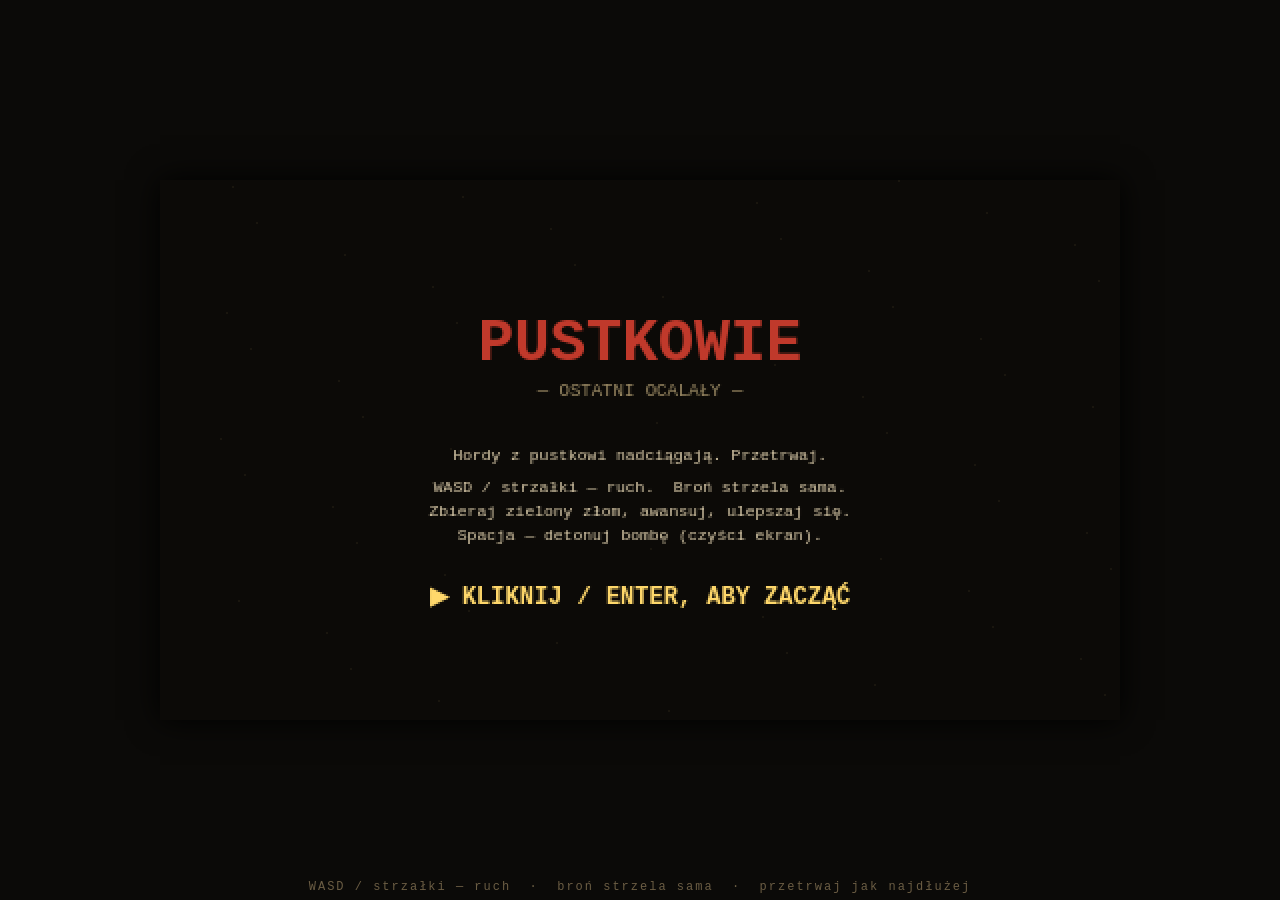
==== index.html @ 8762fdc7 "PUSTKOWIE — Ostatni Ocalały: survivor/horda post-apo (wersja startowa) Survivor/horde w jednym pliku" ====
<!DOCTYPE html>
<html lang="pl">
<head>
<meta charset="utf-8">
<meta name="viewport" content="width=device-width, initial-scale=1, maximum-scale=1, user-scalable=no">
<meta http-equiv="Cache-Control" content="no-cache, no-store, must-revalidate">
<meta http-equiv="Pragma" content="no-cache">
<meta http-equiv="Expires" content="0">
<title>PUSTKOWIE — Ostatni Ocalały</title>
<style>
  html,body{margin:0;height:100%;background:#0b0a08;overflow:hidden;
    font-family:'Courier New',monospace;color:#d8c9a8;-webkit-user-select:none;user-select:none;touch-action:none;}
  #wrap{position:fixed;inset:0;display:flex;align-items:center;justify-content:center;}
  canvas{image-rendering:pixelated;image-rendering:crisp-edges;background:#16130d;
    box-shadow:0 0 60px #000 inset, 0 0 30px #000;}
  #hint{position:fixed;bottom:6px;left:0;right:0;text-align:center;font-size:12px;color:#6b5d44;letter-spacing:2px;}
</style>
</head>
<body>
<div id="wrap"><canvas id="cv"></canvas></div>
<div id="hint">WASD / strzałki — ruch &nbsp;·&nbsp; broń strzela sama &nbsp;·&nbsp; przetrwaj jak najdłużej</div>
<script>
"use strict";
(function(){
// ====================== CANVAS / SKALA ======================
const VW=480, VH=270;               // logiczna rozdzielczość (świat)
const cv=document.getElementById('cv');
const ctx=cv.getContext('2d');
let SCALE=2;
function fit(){
  const ww=window.innerWidth, wh=window.innerHeight;
  SCALE=Math.max(1,Math.min(Math.floor(ww/VW), Math.floor(wh/VH)));
  cv.width=VW; cv.height=VH;
  cv.style.width=(VW*SCALE)+'px'; cv.style.height=(VH*SCALE)+'px';
  ctx.imageSmoothingEnabled=false;
}
window.addEventListener('resize',fit); fit();

// ====================== WEJŚCIE ======================
const keys={};
const KMAP={ArrowUp:'up',ArrowDown:'down',ArrowLeft:'left',ArrowRight:'right',
  w:'up',s:'down',a:'left',d:'right',W:'up',S:'down',A:'left',D:'right'};
addEventListener('keydown',e=>{
  const k=KMAP[e.key]; if(k){keys[k]=1;e.preventDefault();}
  if(e.key===' '||e.key==='Enter') {keys.confirm=1;e.preventDefault();}
  if(e.key>='1'&&e.key<='3') keys['pick'+e.key]=1;
});
addEventListener('keyup',e=>{
  const k=KMAP[e.key]; if(k)keys[k]=0;
  if(e.key===' '||e.key==='Enter')keys.confirm=0;
  if(e.key>='1'&&e.key<='3') keys['pick'+e.key]=0;
});
// klik / dotyk = potwierdź na ekranach
function tap(){ keys.tap=1; }
cv.addEventListener('mousedown',tap);
cv.addEventListener('touchstart',e=>{e.preventDefault();tap();},{passive:false});

// ====================== POMOCNICZE ======================
const rnd=(a,b)=>a+Math.random()*(b-a);
const rint=(a,b)=>Math.floor(rnd(a,b+1));
const clamp=(v,a,b)=>v<a?a:v>b?b:v;
const dist2=(ax,ay,bx,by)=>{const dx=ax-bx,dy=ay-by;return dx*dx+dy*dy;};
function pick(arr){return arr[Math.floor(Math.random()*arr.length)];}

// ====================== PROCEDURALNE SPRITE'Y ======================
// rysujemy małe kafelki na offscreen-canvasach (styl pixel-art)
function mkSprite(w,h,draw){
  const c=document.createElement('canvas'); c.width=w; c.height=h;
  const x=c.getContext('2d'); x.imageSmoothingEnabled=false; draw(x,w,h); return c;
}
function px(x,col,a,b,w,h){x.fillStyle=col;x.fillRect(a,b,w,h);}

// --- gracz: ocalały w masce/płaszczu ---
function survivorSprite(frame){
  return mkSprite(16,18,(x)=>{
    const sw = frame===1?1:frame===2?-1:0; // lekkie kołysanie
    // nogi
    px(x,'#2a2620',6+sw,14,3,4); px(x,'#2a2620',8-sw,14,3,4);
    // płaszcz
    px(x,'#4a3f2c',4,7,9,8);
    px(x,'#5a4d36',5,8,7,5);
    // pas
    px(x,'#23201a',4,12,9,1);
    // głowa + maska gazowa
    px(x,'#7a6a4c',6,2,5,5);
    px(x,'#1c1a16',6,4,5,3);   // maska
    px(x,'#c94f3a',7,5,1,1);   // filtr
    px(x,'#9b8a64',6,1,5,1);   // kaptur górny
    // ramię/broń
    px(x,'#2e2a22',11,9,3,2);
    px(x,'#888',13,9,3,1);     // lufa
  });
}
// --- wrogowie ---
function ghoulSprite(c1,c2,frame){
  const sw=frame?1:0;
  return mkSprite(14,16,(x)=>{
    px(x,c2,4+sw,12,2,4); px(x,c2,7-sw,12,2,4);
    px(x,c1,3,5,8,8);             // tułów
    px(x,c2,4,6,6,5);
    px(x,c1,4,1,6,5);            // głowa
    px(x,'#1a0f0a',5,3,1,1); px(x,'#1a0f0a',8,3,1,1); // oczy
    px(x,'#c33',6,5,3,1);        // paszcza
    px(x,c1,1,6,2,4); px(x,c1,11,6,2,4); // ramiona
  });
}
function dogSprite(frame){
  const sw=frame?1:0;
  return mkSprite(18,12,(x)=>{
    px(x,'#3b342a',2,5,12,5);     // ciało
    px(x,'#2c2620',3+sw,9,2,3); px(x,'#2c2620',11-sw,9,2,3);
    px(x,'#473e30',12,3,5,5);     // głowa
    px(x,'#b33',14,5,1,1);        // oko
    px(x,'#1a1612',16,6,2,1);     // pysk
    px(x,'#2c2620',0,4,3,2);      // ogon
  });
}
function brutePix(frame){
  const sw=frame?1:0;
  return mkSprite(22,24,(x)=>{
    px(x,'#3a3328',7,18,4,6); px(x,'#3a3328',12,18,4,6);
    px(x,'#5b5040',3,6,16,13);    // wielki tułów
    px(x,'#6b5e48',5,8,12,9);
    px(x,'#4a4030',8,1,7,7);      // głowa
    px(x,'#c33',9,3,2,1); px(x,'#c33',13,3,2,1);
    px(x,'#2a251d',1,7,3,9); px(x,'#2a251d',19,7,3,9); // pięści
    px(x,'#888',0,9,2,2); px(x,'#888',20,9,2,2);
  });
}
function gemSprite(){
  return mkSprite(8,8,(x)=>{
    px(x,'#1fbf6f',2,1,4,6); px(x,'#6effb0',3,2,2,3); px(x,'#0a6e3a',2,6,4,1);
  });
}
function medkitSprite(){
  return mkSprite(9,9,(x)=>{ px(x,'#e7e0cf',0,0,9,9); px(x,'#c0392b',3,1,3,7); px(x,'#c0392b',1,3,7,3); });
}
function bombSprite(){
  return mkSprite(9,9,(x)=>{ px(x,'#222',1,1,7,7); px(x,'#e67e22',3,3,3,3); px(x,'#888',4,0,1,2); });
}

const IMG={
  hero:[survivorSprite(0),survivorSprite(1),survivorSprite(2)],
  ghoul:[ghoulSprite('#6b7d4a','#4a5733',0),ghoulSprite('#6b7d4a','#4a5733',1)],
  fastghoul:[ghoulSprite('#8a5a3a','#5e3c24',0),ghoulSprite('#8a5a3a','#5e3c24',1)],
  dog:[dogSprite(0),dogSprite(1)],
  brute:[brutePix(0),brutePix(1)],
  gem:gemSprite(), medkit:medkitSprite(), bomb:bombSprite()
};

// kafelki tła (pustkowie)
function bgTile(){
  return mkSprite(32,32,(x)=>{
    px(x,'#1d1a12',0,0,32,32);
    for(let i=0;i<40;i++){ // ziarno/pył
      const c=pick(['#241f15','#15120c','#26221a']);
      px(x,c,rint(0,31),rint(0,31),1,1);
    }
    // pęknięcia
    x.strokeStyle='#100d08'; x.beginPath();
    x.moveTo(rint(0,32),0); x.lineTo(rint(0,32),32); x.stroke();
  });
}
const BG=[bgTile(),bgTile(),bgTile()];
// rozrzucone obiekty otoczenia
function debrisSprite(){
  const t=rint(0,3);
  return mkSprite(24,18,(x)=>{
    if(t===0){ // wrak auta
      px(x,'#5a3a2a',2,6,20,9); px(x,'#7a4d36',4,3,12,5);
      px(x,'#222',4,14,4,3); px(x,'#222',16,14,4,3);
      px(x,'#3a2418',2,6,20,2);
    } else if(t===1){ // beczka radioaktywna
      px(x,'#6b6f2a',8,3,8,14); px(x,'#9ba83a',9,4,6,4); px(x,'#222',8,9,8,1);
      px(x,'#cfe000',10,11,4,4);
    } else { // sterta gruzu
      px(x,'#4a4438',3,9,18,7); px(x,'#5b5446',6,6,9,5); px(x,'#33302a',9,12,6,4);
    }
  });
}
let debris=[];

// ====================== STAN GRY ======================
let state='title';   // title | play | levelup | over
let world,player,enemies,bullets,gems,pickups,particles,floaters;
let gameTime, killCount, spawnTimer, waveLevel, screenShake, shakeT;
let levelChoices=[];
let camx=0,camy=0;

// definicje broni / ulepszeń
function newPlayer(){
  return {
    x:0,y:0, r:6, speed:62, hp:100, maxhp:100, regen:0,
    facing:1, animT:0, animF:0, invul:0,
    // statystyki broni
    fireRate:0.42, dmg:9, bulletSpeed:170, bulletCount:1, spread:0.18, pierce:0,
    fireTimer:0, range:170,
    pickupR:26, magnet:false,
    orbit:0,          // liczba ostrzy orbitujących
    orbitAng:0,
    shotgun:false,    // dodatkowy strzał wachlarzem
    xp:0, level:1, nextXp:5,
    bombs:1,
  };
}

const UPGRADES=[
  {id:'dmg',  name:'Cięższa amunicja', desc:'+35% obrażeń', apply:p=>p.dmg*=1.35},
  {id:'rof',  name:'Szybszy spust',    desc:'+25% szybkostrzelności', apply:p=>p.fireRate*=0.78},
  {id:'multi',name:'Podwójna lufa',    desc:'+1 pocisk na strzał', apply:p=>{p.bulletCount++;p.spread=Math.max(0.12,p.spread);}},
  {id:'pierce',name:'Pociski przebijające',desc:'pociski przebijają +1 wroga', apply:p=>p.pierce++},
  {id:'spd',  name:'Lekkie buty',      desc:'+15% prędkości ruchu', apply:p=>p.speed*=1.15},
  {id:'hp',   name:'Pancerz',          desc:'+30 maks. zdrowia (i leczy)', apply:p=>{p.maxhp+=30;p.hp+=30;}},
  {id:'regen',name:'Apteczka polowa',  desc:'+0.6 HP/s regeneracji', apply:p=>p.regen+=0.6},
  {id:'magnet',name:'Magnes złomu',    desc:'większy zasięg zbierania', apply:p=>{p.pickupR+=22;}},
  {id:'orbit',name:'Wirująca piła',    desc:'+1 ostrze orbitujące wokół Ciebie', apply:p=>p.orbit++},
  {id:'shotgun',name:'Obrzyn',         desc:'co strzał dodatkowy wachlarz', apply:p=>{p.shotgun=true;p.bulletCount=Math.max(3,p.bulletCount);}},
  {id:'bspd', name:'Naddźwiękowe',     desc:'+30% prędkości pocisków', apply:p=>p.bulletSpeed*=1.3},
];

function startGame(){
  player=newPlayer();
  enemies=[]; bullets=[]; gems=[]; pickups=[]; particles=[]; floaters=[];
  gameTime=0; killCount=0; spawnTimer=0; waveLevel=1; screenShake=0; shakeT=0;
  // rozrzuć śmieci po świecie
  debris=[];
  for(let i=0;i<60;i++) debris.push({x:rnd(-900,900),y:rnd(-700,700),s:debrisSprite()});
  state='play';
}

// ====================== SPAWNY ======================
const ENEMY_TYPES={
  ghoul:    {img:'ghoul', hp:18, speed:30, dmg:8,  r:6,  xp:1,  score:10},
  fastghoul:{img:'fastghoul', hp:12, speed:54, dmg:6, r:5, xp:1, score:12},
  dog:      {img:'dog', hp:9,  speed:74, dmg:5,  r:5,  xp:1,  score:14},
  brute:    {img:'brute', hp:120,speed:22, dmg:22, r:10, xp:6, score:60},
};
function spawnEnemy(){
  // wybór typu wg poziomu fali
  let type='ghoul';
  const r=Math.random();
  if(waveLevel>=6 && r<0.10) type='brute';
  else if(waveLevel>=3 && r<0.35) type='dog';
  else if(waveLevel>=2 && r<0.55) type='fastghoul';
  const t=ENEMY_TYPES[type];
  // spawn za krawędzią ekranu
  const ang=rnd(0,Math.PI*2), d=rnd(170,230);
  const sc=1+(waveLevel-1)*0.12; // skalowanie
  enemies.push({
    type, x:player.x+Math.cos(ang)*d, y:player.y+Math.sin(ang)*d,
    hp:t.hp*sc, maxhp:t.hp*sc, speed:t.speed, dmg:t.dmg*(1+(waveLevel-1)*0.06),
    r:t.r, xp:t.xp, score:t.score, img:t.img, animT:Math.random(), animF:0, hitT:0, knock:{x:0,y:0}
  });
}

// ====================== AKTUALIZACJA ======================
function addFloater(x,y,txt,col){ floaters.push({x,y,txt,col,t:0}); }
function burst(x,y,col,n){ for(let i=0;i<n;i++){const a=rnd(0,Math.PI*2),s=rnd(20,90);
  particles.push({x,y,vx:Math.cos(a)*s,vy:Math.sin(a)*s,t:0,life:rnd(0.25,0.6),col});}}

function fireWeapons(dt){
  player.fireTimer-=dt;
  if(player.fireTimer<=0){
    // znajdź najbliższego wroga w zasięgu
    let best=null,bd=player.range*player.range;
    for(const e of enemies){const d=dist2(e.x,e.y,player.x,player.y); if(d<bd){bd=d;best=e;}}
    if(best){
      player.fireTimer=player.fireRate;
      const baseAng=Math.atan2(best.y-player.y,best.x-player.x);
      const n=player.bulletCount;
      for(let i=0;i<n;i++){
        const off=(n>1)?(i-(n-1)/2)*player.spread:0;
        const a=baseAng+off;
        bullets.push({x:player.x,y:player.y,vx:Math.cos(a)*player.bulletSpeed,
          vy:Math.sin(a)*player.bulletSpeed,dmg:player.dmg,r:3,pierce:player.pierce,t:0,hitset:new Set()});
      }
      if(player.shotgun){ // dodatkowy wachlarz w tył-bok
        for(let i=0;i<3;i++){const a=baseAng+rnd(-0.5,0.5);
          bullets.push({x:player.x,y:player.y,vx:Math.cos(a)*player.bulletSpeed*0.8,
            vy:Math.sin(a)*player.bulletSpeed*0.8,dmg:player.dmg*0.7,r:2,pierce:player.pierce,t:0,hitset:new Set()});}
      }
    }
  }
}

function damageEnemy(e,dmg,kx,ky){
  e.hp-=dmg; e.hitT=0.08;
  e.knock.x+=kx; e.knock.y+=ky;
  addFloater(e.x,e.y-e.r-4,Math.round(dmg),'#ffd86b');
  if(e.hp<=0) killEnemy(e);
}
function killEnemy(e){
  e.dead=true; killCount++;
  burst(e.x,e.y,'#7a3', 8);
  // drop XP
  gems.push({x:e.x,y:e.y,xp:e.xp,t:0,vx:rnd(-20,20),vy:rnd(-20,20)});
  // rzadkie dropy
  const r=Math.random();
  if(r<0.025) pickups.push({x:e.x,y:e.y,kind:'medkit'});
  else if(r<0.04) pickups.push({x:e.x,y:e.y,kind:'bomb'});
}

function detonateBomb(){
  if(player.bombs<=0) return;
  player.bombs--;
  screenShake=8; shakeT=0.4;
  burst(player.x,player.y,'#e67e22',40);
  for(const e of enemies){
    if(dist2(e.x,e.y,player.x,player.y)<170*170) damageEnemy(e,120,0,0);
  }
}

function update(dt){
  gameTime+=dt;
  // skalowanie fali z czasem
  waveLevel=1+Math.floor(gameTime/22);

  // --- ruch gracza ---
  let mx=(keys.right?1:0)-(keys.left?1:0);
  let my=(keys.down?1:0)-(keys.up?1:0);
  if(mx||my){const l=Math.hypot(mx,my);mx/=l;my/=l; player.facing=mx<0?2:mx>0?1:player.facing;
    player.animT+=dt*8; player.animF=1+(Math.floor(player.animT)%2);}
  else player.animF=0;
  player.x+=mx*player.speed*dt; player.y+=my*player.speed*dt;
  player.invul=Math.max(0,player.invul-dt);
  if(player.regen) player.hp=Math.min(player.maxhp,player.hp+player.regen*dt);

  // bomba na klawisz (B)
  // (auto: detonacja gdy gracz blisko śmierci? nie — ręcznie) -> klawisz space w grze
  if(keys.confirm){ detonateBomb(); keys.confirm=0; }

  // --- broń ---
  fireWeapons(dt);
  // ostrza orbitujące
  if(player.orbit>0){
    player.orbitAng+=dt*3.2;
    for(let i=0;i<player.orbit;i++){
      const a=player.orbitAng+i*(Math.PI*2/player.orbit);
      const ox=player.x+Math.cos(a)*30, oy=player.y+Math.sin(a)*30;
      for(const e of enemies){ if(!e.dead && dist2(e.x,e.y,ox,oy)<(e.r+7)*(e.r+7)){
        if(!e._orbT||gameTime-e._orbT>0.25){e._orbT=gameTime; damageEnemy(e,player.dmg*0.6,Math.cos(a)*40,Math.sin(a)*40);}
      }}
      player._orb=player._orb||[]; player._orb[i]={x:ox,y:oy};
    }
  }

  // --- spawn ---
  spawnTimer-=dt;
  const spawnInterval=Math.max(0.18, 1.1 - waveLevel*0.07);
  if(spawnTimer<=0){ spawnTimer=spawnInterval;
    const batch=1+Math.floor(waveLevel/3);
    for(let i=0;i<batch;i++) spawnEnemy();
  }

  // --- wrogowie ---
  for(const e of enemies){
    if(e.dead) continue;
    const dx=player.x-e.x, dy=player.y-e.y, d=Math.hypot(dx,dy)||1;
    e.x+=(dx/d)*e.speed*dt + e.knock.x*dt;
    e.y+=(dy/d)*e.speed*dt + e.knock.y*dt;
    e.knock.x*=0.86; e.knock.y*=0.86;
    e.hitT=Math.max(0,e.hitT-dt);
    e.animT+=dt*6; e.animF=Math.floor(e.animT)%2;
    // kontakt z graczem
    if(d<e.r+player.r && player.invul<=0){
      player.hp-=e.dmg; player.invul=0.6; screenShake=5; shakeT=0.2;
      burst(player.x,player.y,'#c33',6);
      if(player.hp<=0){ player.hp=0; gameOver(); }
    }
  }

  // --- pociski ---
  for(const b of bullets){
    b.x+=b.vx*dt; b.y+=b.vy*dt; b.t+=dt;
    for(const e of enemies){
      if(e.dead||b.hitset.has(e)) continue;
      if(dist2(b.x,b.y,e.x,e.y)<(e.r+b.r)*(e.r+b.r)){
        b.hitset.add(e);
        const kl=Math.hypot(b.vx,b.vy)||1;
        damageEnemy(e,b.dmg,(b.vx/kl)*60,(b.vy/kl)*60);
        if(b.pierce>0){b.pierce--;} else {b.dead=true; break;}
      }
    }
  }

  // --- gemy / zbieranie ---
  for(const g of gems){
    g.t+=dt; g.x+=g.vx*dt; g.y+=g.vy*dt; g.vx*=0.9; g.vy*=0.9;
    const d=Math.hypot(player.x-g.x,player.y-g.y);
    if(d<player.pickupR){ // przyciąganie
      g.x+=(player.x-g.x)/d*180*dt; g.y+=(player.y-g.y)/d*180*dt;
    }
    if(d<8){ g.dead=true; gainXp(g.xp); }
  }
  // --- pickupy ---
  for(const p of pickups){
    const d=Math.hypot(player.x-p.x,player.y-p.y);
    if(d<12){ p.dead=true;
      if(p.kind==='medkit'){ player.hp=Math.min(player.maxhp,player.hp+35); addFloater(player.x,player.y-12,'+35','#7be07b'); }
      else if(p.kind==='bomb'){ player.bombs++; addFloater(player.x,player.y-12,'+BOMBA','#e67e22'); }
    }
  }

  // --- cząsteczki / floatery ---
  for(const pa of particles){ pa.t+=dt; pa.x+=pa.vx*dt; pa.y+=pa.vy*dt; pa.vx*=0.92; pa.vy*=0.92; }
  for(const f of floaters){ f.t+=dt; f.y-=20*dt; }

  // sprzątanie
  enemies=enemies.filter(e=>!e.dead);
  bullets=bullets.filter(b=>!b.dead && b.t<2.2);
  gems=gems.filter(g=>!g.dead);
  pickups=pickups.filter(p=>!p.dead);
  particles=particles.filter(p=>p.t<p.life);
  floaters=floaters.filter(f=>f.t<0.8);

  // trzęsienie
  if(shakeT>0){shakeT-=dt; if(shakeT<=0)screenShake=0;}

  // kamera
  camx=player.x-VW/2; camy=player.y-VH/2;
}

function gainXp(n){
  player.xp+=n;
  if(player.xp>=player.nextXp){
    player.xp-=player.nextXp;
    player.level++;
    player.nextXp=Math.floor(player.nextXp*1.35+3);
    openLevelUp();
  }
}
function openLevelUp(){
  // 3 losowe ulepszenia (bez duplikatów)
  const pool=UPGRADES.slice();
  levelChoices=[];
  for(let i=0;i<3 && pool.length;i++){
    const idx=rint(0,pool.length-1); levelChoices.push(pool.splice(idx,1)[0]);
  }
  state='levelup';
}
function gameOver(){ state='over'; saveBest(); }

// rekord w localStorage
let best=parseInt(localStorage.getItem('pustkowie_best')||'0',10);
function saveBest(){ const t=Math.floor(gameTime); if(t>best){best=t;localStorage.setItem('pustkowie_best',String(t));} }
function fmtTime(t){ const m=Math.floor(t/60),s=Math.floor(t%60); return (m<10?'0':'')+m+':'+(s<10?'0':'')+s; }

// ====================== RYSOWANIE ======================
function drawWorld(){
  ctx.save();
  let sx=0,sy=0;
  if(screenShake>0){ sx=rnd(-screenShake,screenShake); sy=rnd(-screenShake,screenShake); }
  ctx.translate(-Math.floor(camx)+sx,-Math.floor(camy)+sy);

  // tło — kafelkowane
  const ts=32;
  const x0=Math.floor(camx/ts)-1, y0=Math.floor(camy/ts)-1;
  for(let gx=x0; gx<x0+VW/ts+3; gx++) for(let gy=y0; gy<y0+VH/ts+3; gy++){
    const t=BG[((gx*7+gy*13)%BG.length+BG.length)%BG.length];
    ctx.drawImage(t,gx*ts,gy*ts);
  }
  // śmieci otoczenia
  for(const d of debris){ ctx.drawImage(d.s,Math.floor(d.x),Math.floor(d.y)); }

  // gemy
  for(const g of gems){ const bob=Math.sin(g.t*6)*1; ctx.drawImage(IMG.gem,Math.floor(g.x)-4,Math.floor(g.y)-4+bob); }
  // pickupy
  for(const p of pickups){ const img=p.kind==='medkit'?IMG.medkit:IMG.bomb; ctx.drawImage(img,Math.floor(p.x)-4,Math.floor(p.y)-4); }

  // wrogowie
  for(const e of enemies){
    const img=IMG[e.img][e.animF%IMG[e.img].length];
    if(e.hitT>0){ ctx.globalAlpha=1; ctx.drawImage(img,Math.floor(e.x)-img.width/2,Math.floor(e.y)-img.height+e.r);
      ctx.globalCompositeOperation='lighter'; ctx.drawImage(img,Math.floor(e.x)-img.width/2,Math.floor(e.y)-img.height+e.r);
      ctx.globalCompositeOperation='source-over';
    } else ctx.drawImage(img,Math.floor(e.x)-img.width/2,Math.floor(e.y)-img.height+e.r);
    // pasek hp brutów
    if(e.type==='brute'){ const w=18,h=2,hp=clamp(e.hp/e.maxhp,0,1);
      ctx.fillStyle='#000';ctx.fillRect(e.x-w/2,e.y-img.height+e.r-3,w,h);
      ctx.fillStyle='#c33';ctx.fillRect(e.x-w/2,e.y-img.height+e.r-3,w*hp,h);}
  }

  // ostrza orbitujące
  if(player.orbit>0 && player._orb){
    for(let i=0;i<player.orbit;i++){ const o=player._orb[i]; if(!o)continue;
      ctx.save(); ctx.translate(o.x,o.y); ctx.rotate(player.orbitAng*3);
      ctx.fillStyle='#cfd2d6'; ctx.fillRect(-5,-1,10,2); ctx.fillRect(-1,-5,2,10); ctx.restore();
    }
  }

  // gracz
  {
    const img=IMG.hero[player.animF];
    if(player.invul>0 && Math.floor(player.invul*20)%2) ctx.globalAlpha=0.4;
    ctx.save(); ctx.translate(Math.floor(player.x),Math.floor(player.y)-player.r);
    if(player.facing===2){ ctx.scale(-1,1); }
    ctx.drawImage(img,-img.width/2,-img.height+player.r);
    ctx.restore(); ctx.globalAlpha=1;
  }

  // pociski
  ctx.fillStyle='#ffe27a';
  for(const b of bullets){ ctx.fillRect(Math.floor(b.x)-1,Math.floor(b.y)-1,3,3); }

  // cząsteczki
  for(const pa of particles){ ctx.globalAlpha=clamp(1-pa.t/pa.life,0,1); ctx.fillStyle=pa.col;
    ctx.fillRect(Math.floor(pa.x),Math.floor(pa.y),2,2); }
  ctx.globalAlpha=1;

  // floatery
  ctx.font='6px "Courier New"'; ctx.textAlign='center';
  for(const f of floaters){ ctx.globalAlpha=clamp(1-f.t/0.8,0,1); ctx.fillStyle=f.col;
    ctx.fillText(f.txt,Math.floor(f.x),Math.floor(f.y)); }
  ctx.globalAlpha=1; ctx.textAlign='left';

  ctx.restore();
}

function drawHUD(){
  // pasek HP
  ctx.fillStyle='#000a'; ctx.fillRect(8,8,120,8);
  ctx.fillStyle='#7a2620'; ctx.fillRect(9,9,118,6);
  ctx.fillStyle='#cf3b2e'; ctx.fillRect(9,9,118*clamp(player.hp/player.maxhp,0,1),6);
  ctx.font='6px "Courier New"'; ctx.fillStyle='#eee'; ctx.textAlign='left';
  ctx.fillText(Math.ceil(player.hp)+'/'+player.maxhp,12,14);
  // pasek XP
  ctx.fillStyle='#000a'; ctx.fillRect(8,18,120,5);
  ctx.fillStyle='#1fbf6f'; ctx.fillRect(9,19,118*clamp(player.xp/player.nextXp,0,1),3);
  // poziom / czas / zabici / bomby
  ctx.fillStyle='#d8c9a8'; ctx.font='8px "Courier New"';
  ctx.fillText('LVL '+player.level,8,32);
  ctx.textAlign='center'; ctx.fillStyle='#ffd86b';
  ctx.fillText(fmtTime(gameTime),VW/2,14);
  ctx.textAlign='right'; ctx.fillStyle='#d8c9a8';
  ctx.fillText('☠ '+killCount,VW-8,14);
  ctx.fillText('💣 '+player.bombs+'  [spacja]',VW-8,24);
  ctx.textAlign='left';
  // fala
  ctx.fillStyle='#9b8a64'; ctx.font='6px "Courier New"';
  ctx.fillText('FALA '+waveLevel,8,42);
}

function drawTitle(){
  ctx.fillStyle='#0c0a07'; ctx.fillRect(0,0,VW,VH);
  // tło — pył
  for(let i=0;i<60;i++){ctx.fillStyle='#1a160e';ctx.fillRect((i*53+((Date.now()/40)|0))%VW,(i*97)%VH,1,1);}
  ctx.textAlign='center';
  ctx.fillStyle='#c0392b'; ctx.font='bold 30px "Courier New"';
  ctx.fillText('PUSTKOWIE',VW/2,90);
  ctx.fillStyle='#9b8a64'; ctx.font='9px "Courier New"';
  ctx.fillText('— OSTATNI OCALAŁY —',VW/2,108);
  ctx.fillStyle='#d8c9a8'; ctx.font='8px "Courier New"';
  ctx.fillText('Hordy z pustkowi nadciągają. Przetrwaj.',VW/2,140);
  ctx.fillText('WASD / strzałki — ruch.  Broń strzela sama.',VW/2,156);
  ctx.fillText('Zbieraj zielony złom, awansuj, ulepszaj się.',VW/2,168);
  ctx.fillText('Spacja — detonuj bombę (czyści ekran).',VW/2,180);
  const bl=Math.floor(Date.now()/500)%2;
  ctx.fillStyle=bl?'#ffd86b':'#7a6a3a'; ctx.font='bold 12px "Courier New"';
  ctx.fillText('▶ KLIKNIJ / ENTER, ABY ZACZĄĆ',VW/2,212);
  if(best>0){ctx.fillStyle='#6b5d44';ctx.font='8px "Courier New"';ctx.fillText('Rekord: '+fmtTime(best),VW/2,234);}
  ctx.textAlign='left';
}

function drawLevelUp(){
  drawWorld(); drawHUD();
  ctx.fillStyle='#000b'; ctx.fillRect(0,0,VW,VH);
  ctx.textAlign='center'; ctx.fillStyle='#1fbf6f'; ctx.font='bold 14px "Courier New"';
  ctx.fillText('AWANS — POZIOM '+player.level,VW/2,40);
  ctx.fillStyle='#9b8a64'; ctx.font='7px "Courier New"';
  ctx.fillText('wybierz ulepszenie (klik lub 1/2/3)',VW/2,52);
  const cw=130,ch=80,gap=12, total=levelChoices.length*cw+(levelChoices.length-1)*gap;
  const x0=(VW-total)/2, y=75;
  levelChoices.forEach((u,i)=>{
    const x=x0+i*(cw+gap);
    ctx.fillStyle='#241f15'; ctx.fillRect(x,y,cw,ch);
    ctx.strokeStyle='#7a6a3a'; ctx.lineWidth=1; ctx.strokeRect(x+0.5,y+0.5,cw-1,ch-1);
    ctx.fillStyle='#ffd86b'; ctx.font='bold 8px "Courier New"';
    ctx.fillText('['+(i+1)+']',x+cw/2,y+16);
    ctx.fillStyle='#e7dcc0'; ctx.font='bold 9px "Courier New"';
    wrap(u.name,x+cw/2,y+34,cw-12,11);
    ctx.fillStyle='#a89878'; ctx.font='7px "Courier New"';
    wrap(u.desc,x+cw/2,y+56,cw-14,9);
    u._rect={x,y,w:cw,h:ch};
  });
  ctx.textAlign='left';
}
function wrap(txt,cx,cy,maxw,lh){
  const words=txt.split(' '); let line='',y=cy;
  for(const w of words){ const test=line?line+' '+w:w;
    if(ctx.measureText(test).width>maxw && line){ ctx.fillText(line,cx,y); line=w; y+=lh; } else line=test; }
  ctx.fillText(line,cx,y);
}

function drawOver(){
  drawWorld();
  ctx.fillStyle='#000c'; ctx.fillRect(0,0,VW,VH);
  ctx.textAlign='center';
  ctx.fillStyle='#c0392b'; ctx.font='bold 22px "Courier New"';
  ctx.fillText('KONIEC WĘDRÓWKI',VW/2,90);
  ctx.fillStyle='#d8c9a8'; ctx.font='10px "Courier New"';
  ctx.fillText('Przetrwałeś: '+fmtTime(gameTime),VW/2,120);
  ctx.fillText('Poziom: '+player.level+'   Zabici: '+killCount,VW/2,138);
  ctx.fillStyle=Math.floor(gameTime)>=best&&best>0?'#ffd86b':'#9b8a64';
  ctx.fillText('Rekord: '+fmtTime(best),VW/2,158);
  const bl=Math.floor(Date.now()/500)%2;
  ctx.fillStyle=bl?'#ffd86b':'#7a6a3a'; ctx.font='bold 11px "Courier New"';
  ctx.fillText('▶ KLIKNIJ / ENTER, ABY ZAGRAĆ PONOWNIE',VW/2,200);
  ctx.textAlign='left';
}

// obsługa wyboru na ekranach
function handleScreens(){
  if(state==='title'){
    if(keys.tap||keys.confirm){ keys.tap=0;keys.confirm=0; startGame(); }
  } else if(state==='over'){
    if(keys.tap||keys.confirm){ keys.tap=0;keys.confirm=0; startGame(); }
  } else if(state==='levelup'){
    let chosen=-1;
    if(keys.pick1){chosen=0;keys.pick1=0;} if(keys.pick2){chosen=1;keys.pick2=0;} if(keys.pick3){chosen=2;keys.pick3=0;}
    if(keys.tap && lastTap){ // klik w kartę
      for(let i=0;i<levelChoices.length;i++){const r=levelChoices[i]._rect;
        if(r && lastTap.x>=r.x&&lastTap.x<=r.x+r.w&&lastTap.y>=r.y&&lastTap.y<=r.y+r.h){chosen=i;break;}}
      keys.tap=0;
    }
    if(chosen>=0 && levelChoices[chosen]){ levelChoices[chosen].apply(player); state='play'; }
  }
}
// pozycja kliknięcia w przestrzeni logicznej
let lastTap=null;
function tapPos(e){
  const rect=cv.getBoundingClientRect();
  const cx=(e.touches?e.touches[0].clientX:e.clientX)-rect.left;
  const cy=(e.touches?e.touches[0].clientY:e.clientY)-rect.top;
  lastTap={x:cx/SCALE, y:cy/SCALE};
}
cv.addEventListener('mousedown',tapPos);
cv.addEventListener('touchstart',e=>tapPos(e),{passive:true});

// ====================== PĘTLA ======================
let last=performance.now();
function loop(now){
  let dt=(now-last)/1000; last=now; if(dt>0.05)dt=0.05;
  ctx.clearRect(0,0,VW,VH);
  handleScreens();
  if(state==='play'){ update(dt); drawWorld(); drawHUD(); }
  else if(state==='levelup'){ drawLevelUp(); }
  else if(state==='title'){ drawTitle(); }
  else if(state==='over'){ drawOver(); }
  requestAnimationFrame(loop);
}
requestAnimationFrame(loop);

})();
</script>
</body>
</html>
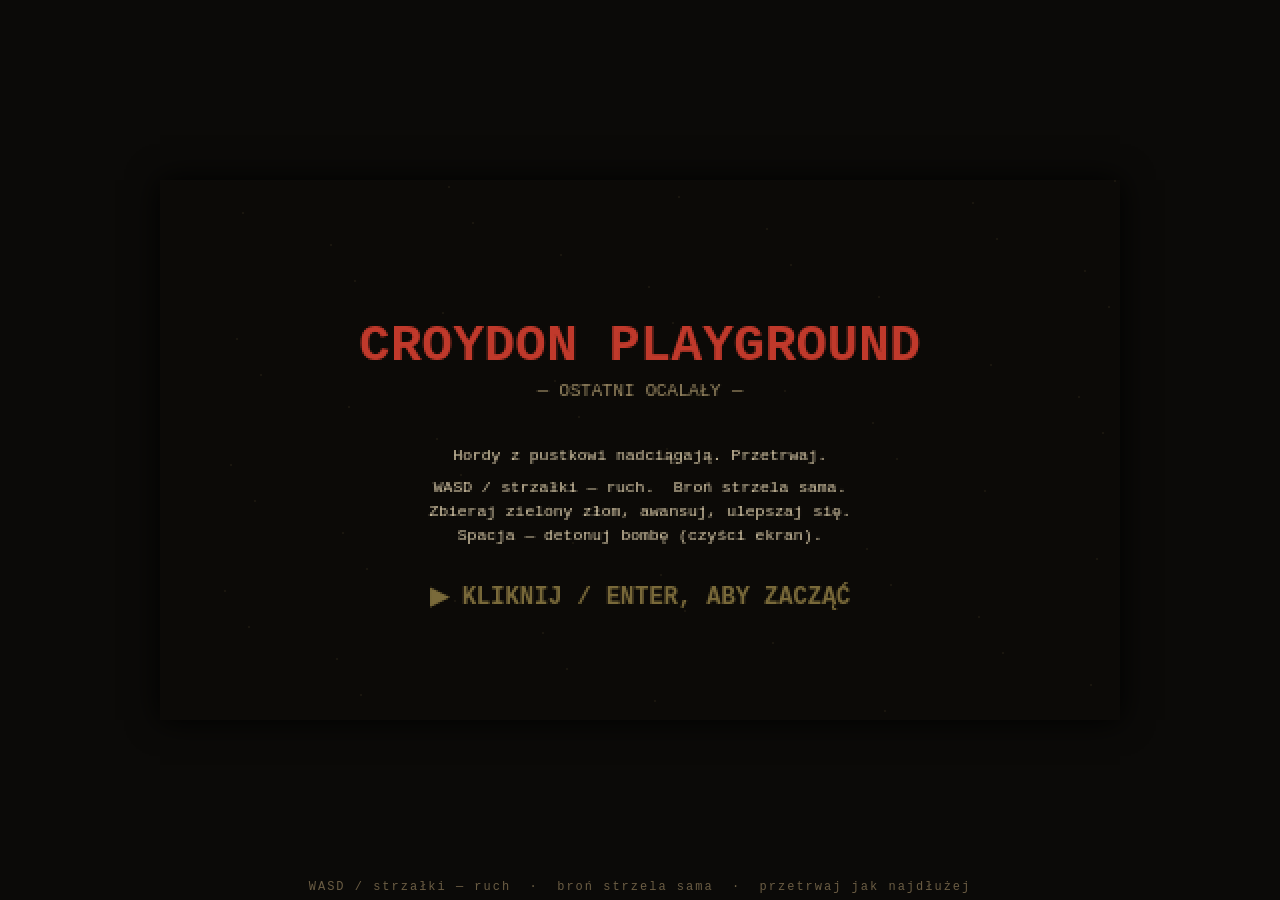
==== commit 6c89f8f8: "Zmiana nazwy gry na Croydon Playground Co-Authored-By: Claude Opus 4.8 <noreply@anthropic.com>" ====
--- a/index.html
+++ b/index.html
@@ -6,7 +6,7 @@
 <meta http-equiv="Cache-Control" content="no-cache, no-store, must-revalidate">
 <meta http-equiv="Pragma" content="no-cache">
 <meta http-equiv="Expires" content="0">
-<title>PUSTKOWIE — Ostatni Ocalały</title>
+<title>Croydon Playground</title>
 <style>
   html,body{margin:0;height:100%;background:#0b0a08;overflow:hidden;
     font-family:'Courier New',monospace;color:#d8c9a8;-webkit-user-select:none;user-select:none;touch-action:none;}
@@ -545,8 +545,8 @@
   // tło — pył
   for(let i=0;i<60;i++){ctx.fillStyle='#1a160e';ctx.fillRect((i*53+((Date.now()/40)|0))%VW,(i*97)%VH,1,1);}
   ctx.textAlign='center';
-  ctx.fillStyle='#c0392b'; ctx.font='bold 30px "Courier New"';
-  ctx.fillText('PUSTKOWIE',VW/2,90);
+  ctx.fillStyle='#c0392b'; ctx.font='bold 26px "Courier New"';
+  ctx.fillText('CROYDON PLAYGROUND',VW/2,90);
   ctx.fillStyle='#9b8a64'; ctx.font='9px "Courier New"';
   ctx.fillText('— OSTATNI OCALAŁY —',VW/2,108);
   ctx.fillStyle='#d8c9a8'; ctx.font='8px "Courier New"';
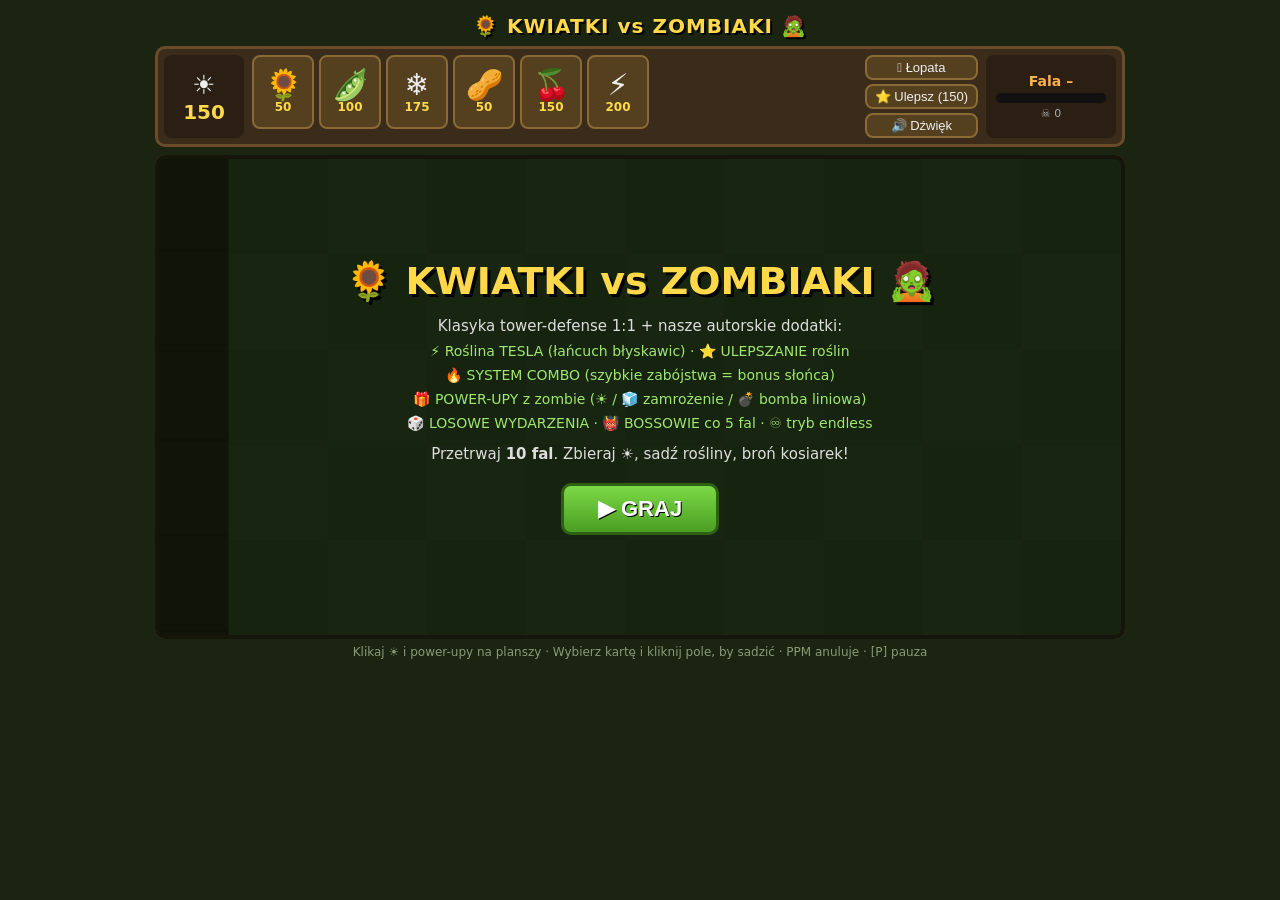
==== commit 1d758c59: "Nowa gra: Kwiatki vs Zombiaki — klon PvZ z autorskimi dodatkami Pełny klon mechanik Plants vs Zombie" ====
--- a/index.html
+++ b/index.html
@@ -1,656 +1,806 @@
 <!DOCTYPE html>
 <html lang="pl">
 <head>
-<meta charset="utf-8">
-<meta name="viewport" content="width=device-width, initial-scale=1, maximum-scale=1, user-scalable=no">
-<meta http-equiv="Cache-Control" content="no-cache, no-store, must-revalidate">
-<meta http-equiv="Pragma" content="no-cache">
-<meta http-equiv="Expires" content="0">
-<title>Croydon Playground</title>
+<meta charset="UTF-8">
+<meta name="viewport" content="width=device-width, initial-scale=1.0">
+<title>Kwiatki vs Zombiaki 🌻🧟</title>
 <style>
-  html,body{margin:0;height:100%;background:#0b0a08;overflow:hidden;
-    font-family:'Courier New',monospace;color:#d8c9a8;-webkit-user-select:none;user-select:none;touch-action:none;}
-  #wrap{position:fixed;inset:0;display:flex;align-items:center;justify-content:center;}
-  canvas{image-rendering:pixelated;image-rendering:crisp-edges;background:#16130d;
-    box-shadow:0 0 60px #000 inset, 0 0 30px #000;}
-  #hint{position:fixed;bottom:6px;left:0;right:0;text-align:center;font-size:12px;color:#6b5d44;letter-spacing:2px;}
+  * { margin:0; padding:0; box-sizing:border-box; }
+  body {
+    background:#1a2410; color:#eee; font-family:'Segoe UI',system-ui,sans-serif;
+    display:flex; flex-direction:column; align-items:center; min-height:100vh; padding:10px;
+    user-select:none; -webkit-user-select:none;
+  }
+  h1 { font-size:20px; margin:4px 0 8px; color:#ffd94a; text-shadow:2px 2px 0 #000; letter-spacing:1px; }
+  #topbar {
+    width:970px; max-width:100%; display:flex; align-items:stretch; gap:8px;
+    background:#3b2b1a; border:3px solid #6b4c2a; border-radius:10px; padding:6px; margin-bottom:8px;
+  }
+  #sunbox {
+    display:flex; flex-direction:column; align-items:center; justify-content:center;
+    background:#2a1f12; border-radius:8px; padding:4px 10px; min-width:80px;
+  }
+  #sunbox .icon { font-size:26px; }
+  #sunCount { font-size:20px; font-weight:bold; color:#ffd94a; }
+  #cards { display:flex; gap:5px; flex:1; flex-wrap:wrap; }
+  .card {
+    position:relative; width:62px; height:74px;
+    background:#54401f; border:2px solid #8a6a35; border-radius:8px; cursor:pointer;
+    display:flex; flex-direction:column; align-items:center; justify-content:center; overflow:hidden;
+    transition:transform .08s;
+  }
+  .card:hover { transform:scale(1.05); }
+  .card .em { font-size:30px; line-height:1; }
+  .card .cost { font-size:12px; font-weight:bold; color:#ffd94a; }
+  .card.sel { border-color:#7cff5e; box-shadow:0 0 10px #7cff5e; }
+  .card.poor .em, .card.poor .cost { opacity:.35; }
+  .card .cd {
+    position:absolute; left:0; bottom:0; width:100%; height:0%;
+    background:rgba(0,0,0,.72); pointer-events:none;
+  }
+  #tools { display:flex; flex-direction:column; gap:4px; justify-content:center; }
+  .tool {
+    background:#54401f; border:2px solid #8a6a35; border-radius:8px; color:#eee;
+    font-size:13px; padding:3px 8px; cursor:pointer; white-space:nowrap;
+  }
+  .tool.sel { border-color:#ff6a5e; box-shadow:0 0 8px #ff6a5e; }
+  #waveinfo {
+    display:flex; flex-direction:column; align-items:center; justify-content:center;
+    min-width:130px; background:#2a1f12; border-radius:8px; padding:4px 8px; gap:4px;
+  }
+  #waveLabel { font-size:14px; font-weight:bold; color:#ffb14a; }
+  #waveBarWrap { width:110px; height:10px; background:#111; border-radius:5px; overflow:hidden; }
+  #waveBar { height:100%; width:0%; background:linear-gradient(90deg,#5eff6a,#ffd94a); transition:width .3s; }
+  #killLabel { font-size:11px; color:#aaa; }
+  #stage { position:relative; width:970px; max-width:100%; }
+  canvas {
+    width:100%; display:block; background:#274d1c; border:4px solid #6b4c2a; border-radius:10px;
+    cursor:crosshair;
+  }
+  #overlay {
+    position:absolute; inset:0; background:rgba(10,15,5,.88); border-radius:10px;
+    display:flex; flex-direction:column; align-items:center; justify-content:center;
+    text-align:center; padding:20px; z-index:5;
+  }
+  #overlay.hidden { display:none; }
+  #overlay h2 { font-size:38px; color:#ffd94a; text-shadow:3px 3px 0 #000; margin-bottom:10px; }
+  #overlay p { margin:4px 0; font-size:15px; color:#ddd; }
+  #overlay .feat { color:#9fe870; font-size:14px; }
+  #overlay button {
+    margin-top:16px; font-size:22px; font-weight:bold; padding:10px 34px; cursor:pointer;
+    background:linear-gradient(#7cd946,#4a9e22); color:#fff; border:3px solid #2d6212;
+    border-radius:10px; text-shadow:1px 1px 0 #000; margin-left:6px; margin-right:6px;
+  }
+  #overlay button:hover { filter:brightness(1.15); }
+  #overlay button.alt { background:linear-gradient(#d9a746,#9e7422); border-color:#62480f; font-size:17px; }
+  #hint { font-size:12px; color:#8a9a78; margin-top:6px; text-align:center; }
 </style>
 </head>
 <body>
-<div id="wrap"><canvas id="cv"></canvas></div>
-<div id="hint">WASD / strzałki — ruch &nbsp;·&nbsp; broń strzela sama &nbsp;·&nbsp; przetrwaj jak najdłużej</div>
+<h1>🌻 KWIATKI vs ZOMBIAKI 🧟</h1>
+
+<div id="topbar">
+  <div id="sunbox"><span class="icon">☀️</span><span id="sunCount">150</span></div>
+  <div id="cards"></div>
+  <div id="tools">
+    <button class="tool" id="shovelBtn">🪏 Łopata</button>
+    <button class="tool" id="upBtn">⭐ Ulepsz (150)</button>
+    <button class="tool" id="muteBtn">🔊 Dźwięk</button>
+  </div>
+  <div id="waveinfo">
+    <span id="waveLabel">Fala –</span>
+    <div id="waveBarWrap"><div id="waveBar"></div></div>
+    <span id="killLabel">☠️ 0</span>
+  </div>
+</div>
+
+<div id="stage">
+  <canvas id="cv" width="970" height="480"></canvas>
+  <div id="overlay"></div>
+</div>
+<div id="hint">Klikaj ☀️ i power-upy na planszy · Wybierz kartę i kliknij pole, by sadzić · PPM anuluje · [P] pauza</div>
+
 <script>
-"use strict";
-(function(){
-// ====================== CANVAS / SKALA ======================
-const VW=480, VH=270;               // logiczna rozdzielczość (świat)
-const cv=document.getElementById('cv');
-const ctx=cv.getContext('2d');
-let SCALE=2;
-function fit(){
-  const ww=window.innerWidth, wh=window.innerHeight;
-  SCALE=Math.max(1,Math.min(Math.floor(ww/VW), Math.floor(wh/VH)));
-  cv.width=VW; cv.height=VH;
-  cv.style.width=(VW*SCALE)+'px'; cv.style.height=(VH*SCALE)+'px';
-  ctx.imageSmoothingEnabled=false;
-}
-window.addEventListener('resize',fit); fit();
-
-// ====================== WEJŚCIE ======================
-const keys={};
-const KMAP={ArrowUp:'up',ArrowDown:'down',ArrowLeft:'left',ArrowRight:'right',
-  w:'up',s:'down',a:'left',d:'right',W:'up',S:'down',A:'left',D:'right'};
-addEventListener('keydown',e=>{
-  const k=KMAP[e.key]; if(k){keys[k]=1;e.preventDefault();}
-  if(e.key===' '||e.key==='Enter') {keys.confirm=1;e.preventDefault();}
-  if(e.key>='1'&&e.key<='3') keys['pick'+e.key]=1;
+'use strict';
+
+// ====== STAŁE PLANSZY ======
+const COLS=9, ROWS=5, CW=100, CH=96, GX=70;
+const cv=document.getElementById('cv'), ctx=cv.getContext('2d');
+const W=cv.width, H=cv.height;
+const WIN_WAVE=10, UPGRADE_COST=150;
+
+// ====== DEFINICJE ROŚLIN ======
+const PLANTS={
+  sunflower:{name:'Słonecznik', em:'🌻', cost:50,  hp:80,  cd:5,  desc:'produkuje słońce'},
+  pea:      {name:'Groszek',    em:'🫛', cost:100, hp:100, cd:5,  desc:'strzela groszkiem'},
+  ice:      {name:'Mrozak',     em:'❄️', cost:175, hp:100, cd:6,  desc:'spowalnia zombie'},
+  nut:      {name:'Orzech',     em:'🥜', cost:50,  hp:600, cd:18, desc:'twarda ściana'},
+  cherry:   {name:'Wiśnia',     em:'🍒', cost:150, hp:100, cd:25, desc:'eksploduje 3x3'},
+  tesla:    {name:'Tesla',      em:'⚡', cost:200, hp:100, cd:10, desc:'razi łańcuchem'},
+};
+
+// ====== DEFINICJE ZOMBIE ======
+const ZTYPES={
+  normal:{hp:100,  speed:11, em:'🧟', badge:'',   size:54},
+  cone:  {hp:230,  speed:11, em:'🧟', badge:'🔺', size:54},
+  bucket:{hp:400,  speed:10, em:'🧟', badge:'🪣', size:54},
+  runner:{hp:70,   speed:26, em:'🧟', badge:'💨', size:50},
+  boss:  {hp:1600, speed:7,  em:'👹', badge:'👑', size:84},
+};
+
+// ====== DŹWIĘK ======
+let audioCtx=null, muted=false;
+function beep(freq,dur,type='square',vol=0.05){
+  if(muted) return;
+  try{
+    if(!audioCtx) audioCtx=new (window.AudioContext||window.webkitAudioContext)();
+    const o=audioCtx.createOscillator(), g=audioCtx.createGain();
+    o.type=type; o.frequency.value=freq;
+    g.gain.setValueAtTime(vol,audioCtx.currentTime);
+    g.gain.exponentialRampToValueAtTime(0.001,audioCtx.currentTime+dur);
+    o.connect(g); g.connect(audioCtx.destination);
+    o.start(); o.stop(audioCtx.currentTime+dur);
+  }catch(e){}
+}
+
+// ====== STAN GRY ======
+let S=null;
+function newState(){
+  return {
+    state:'menu',        // menu | prewave | wave | pause | over | win
+    endless:false,
+    sun:150, wave:0, preT:0,
+    grid:Array.from({length:ROWS},()=>Array(COLS).fill(null)),
+    zombies:[], projectiles:[], suns:[], pickups:[], floaters:[], particles:[], zaps:[],
+    mowers:Array.from({length:ROWS},(_,r)=>({row:r,x:GX-52,active:false,used:false,gone:false})),
+    cds:{}, selected:null, shovel:false, upgrading:false,
+    queue:[], spawnT:0, totalWave:0, killedWave:0,
+    skyT:6, sunRain:0, sunRainT:0,
+    eventT:40, overT:0,
+    combo:0, comboT:0, maxCombo:0, kills:0,
+    banner:null, mouse:{x:-1,y:-1}, prevState:'wave',
+  };
+}
+
+// ====== UI: KARTY ======
+const cardsDiv=document.getElementById('cards');
+const cardEls={};
+for(const key of Object.keys(PLANTS)){
+  const p=PLANTS[key];
+  const d=document.createElement('div');
+  d.className='card'; d.title=`${p.name} – ${p.desc}`;
+  d.innerHTML=`<span class="em">${p.em}</span><span class="cost">${p.cost}</span><div class="cd"></div>`;
+  d.onclick=()=>{ if(!S||S.state==='menu') return; selectCard(key); };
+  cardsDiv.appendChild(d); cardEls[key]=d;
+}
+function selectCard(key){
+  const p=PLANTS[key];
+  if((S.cds[key]||0)>0 || S.sun<p.cost) { beep(160,.1); return; }
+  S.selected = (S.selected===key)? null : key;
+  S.shovel=false; S.upgrading=false;
+  beep(700,.06,'triangle');
+}
+
+const shovelBtn=document.getElementById('shovelBtn');
+const upBtn=document.getElementById('upBtn');
+const muteBtn=document.getElementById('muteBtn');
+shovelBtn.onclick=()=>{ if(!S) return; S.shovel=!S.shovel; S.upgrading=false; S.selected=null; };
+upBtn.onclick=()=>{ if(!S) return; S.upgrading=!S.upgrading; S.shovel=false; S.selected=null; };
+muteBtn.onclick=()=>{ muted=!muted; muteBtn.textContent=muted?'🔇 Cisza':'🔊 Dźwięk'; };
+
+// ====== POMOCNICZE ======
+const rnd=Math.random;
+function cellX(c){ return GX+c*CW+CW/2; }
+function cellY(r){ return r*CH+CH/2; }
+function floater(x,y,text,color='#ffd94a',size=18){ S.floaters.push({x,y,text,color,size,t:1.2}); }
+function banner(text){ S.banner={text,t:2.6}; }
+function boom(x,y,n,color){ for(let i=0;i<n;i++) S.particles.push({x,y,vx:(rnd()-.5)*260,vy:(rnd()-.5)*260,t:.5+rnd()*.4,color}); }
+
+// ====== SŁOŃCE ======
+function dropSkySun(){
+  const x=GX+30+rnd()*(COLS*CW-60);
+  S.suns.push({x,y:-30,targetY:80+rnd()*(H-140),value:25,t:12});
+}
+function plantSun(x,y,value){
+  S.suns.push({x:x+(rnd()-.5)*30,y:y-10,targetY:y+10,value,t:10});
+}
+
+// ====== FALE ======
+function buildQueue(n){
+  const count=4+Math.round(n*2.2);
+  const pool=[];
+  pool.push({t:'normal',w:10});
+  if(n>=2) pool.push({t:'cone',w:4+n});
+  if(n>=3) pool.push({t:'runner',w:3+n*0.5});
+  if(n>=4) pool.push({t:'bucket',w:2+n*0.7});
+  const total=pool.reduce((a,p)=>a+p.w,0);
+  const q=[];
+  for(let i=0;i<count;i++){
+    let r=rnd()*total;
+    for(const p of pool){ r-=p.w; if(r<=0){ q.push(p.t); break; } }
+  }
+  if(n%5===0) q.push('boss');
+  return q;
+}
+function startWave(){
+  S.wave++;
+  S.queue=buildQueue(S.wave);
+  S.totalWave=S.queue.length; S.killedWave=0;
+  S.spawnT=1.5; S.state='wave';
+  if(!S.endless && S.wave===WIN_WAVE) banner('☠️ OSTATNIA FALA! ☠️');
+  else if(S.wave%5===0) banner(`Fala ${S.wave} — BOSS! 👹`);
+  else banner(`Fala ${S.wave} nadchodzi!`);
+  beep(220,.3,'sawtooth',.08);
+}
+function spawnZombie(type){
+  const zt=ZTYPES[type];
+  const hpScale = type==='boss' ? (1 + (S.wave-5)*0.18) : (1 + Math.max(0,S.wave-6)*0.07);
+  const row=Math.floor(rnd()*ROWS);
+  S.zombies.push({
+    type, row, x:W+20+rnd()*40, hp:zt.hp*hpScale, maxHp:zt.hp*hpScale,
+    speed:zt.speed*(0.9+rnd()*0.2), slowT:0, slowAmt:0, frozenT:0, dead:false, wob:rnd()*6.28,
+  });
+}
+
+// ====== ZOMBIE: OBRAŻENIA / ŚMIERĆ ======
+function damageZombie(z,dmg){
+  if(z.dead) return;
+  z.hp-=dmg;
+  if(z.hp<=0) killZombie(z);
+}
+function killZombie(z){
+  z.dead=true; S.kills++; S.killedWave++;
+  const cx=z.x, cy=cellY(z.row);
+  boom(cx,cy,10,'#8fce6e');
+  beep(180,.12,'square',.06);
+  // COMBO (autorski dodatek)
+  S.combo++; S.comboT=2.5;
+  if(S.combo>S.maxCombo) S.maxCombo=S.combo;
+  if(S.combo>=2){
+    const bonus=Math.min(S.combo*3,30);
+    S.sun+=bonus;
+    floater(cx,cy-30,`COMBO x${S.combo} +☀️${bonus}`,'#7cff5e',16);
+  }
+  // POWER-UPY (autorski dodatek)
+  if(z.type==='boss'){
+    for(let i=0;i<3;i++) dropPickup(cx+(i-1)*45,cy,z.row);
+    banner('👹 BOSS POKONANY!');
+  } else if(rnd()<0.10){
+    dropPickup(cx,cy,z.row);
+  }
+}
+function dropPickup(x,y,row){
+  const types=['sun','freeze','bomb'];
+  const type=types[Math.floor(rnd()*types.length)];
+  S.pickups.push({x:Math.min(Math.max(x,GX+20),W-20),y,row,type,t:9});
+}
+function usePickup(pk){
+  if(pk.type==='sun'){ S.sun+=75; floater(pk.x,pk.y,'+☀️75'); beep(1100,.12,'sine',.08); }
+  else if(pk.type==='freeze'){
+    for(const z of S.zombies) if(!z.dead) z.frozenT=4;
+    banner('🧊 WIELKIE ZAMROŻENIE!'); beep(500,.35,'sine',.08);
+  }
+  else if(pk.type==='bomb'){
+    for(const z of S.zombies) if(!z.dead && z.row===pk.row) damageZombie(z,400);
+    boom(pk.x,pk.y,26,'#ff8844'); banner('💣 BUM! Cała linia!'); beep(90,.4,'square',.12);
+  }
+}
+
+// ====== ROŚLINY ======
+function placePlant(key,r,c){
+  const def=PLANTS[key];
+  const p={type:key,row:r,col:c,hp:def.hp,maxHp:def.hp,up:false,
+           sunT:5+rnd()*3, shootT:0.5, zapT:1.5, fuse:0.9};
+  S.grid[r][c]=p;
+  S.sun-=def.cost; S.cds[key]=def.cd;
+  S.selected=null;
+  boom(cellX(c),cellY(r),6,'#c9f29b');
+  beep(520,.08,'triangle',.06);
+}
+function upgradePlant(p){
+  if(p.up || p.type==='cherry'){ floater(cellX(p.col),cellY(p.row),'Nie można!','#ff7a5e',14); return; }
+  if(S.sun<UPGRADE_COST){ floater(cellX(p.col),cellY(p.row),'Za mało słońca!','#ff7a5e',14); return; }
+  S.sun-=UPGRADE_COST; p.up=true;
+  if(p.type==='nut'){ p.maxHp=1200; p.hp=1200; }
+  floater(cellX(p.col),cellY(p.row)-20,'⭐ ULEPSZONO!','#ffd94a',16);
+  boom(cellX(p.col),cellY(p.row),12,'#ffd94a');
+  beep(880,.15,'triangle',.08);
+  S.upgrading=false;
+}
+function zombieAhead(row,px){
+  return S.zombies.some(z=>!z.dead&&z.row===row&&z.x>px-10&&z.x<W+10);
+}
+function fireProjectile(p){
+  const isIce=p.type==='ice';
+  const dmg=isIce?(p.up?30:15):(p.up?40:20);
+  S.projectiles.push({row:p.row,x:cellX(p.col)+18,dmg,ice:isIce,up:p.up});
+  beep(isIce?980:840,.04,'triangle',.02);
+}
+function teslaZap(p){
+  const px=cellX(p.col);
+  const range=380, maxT=p.up?5:3, dmg=p.up?70:45;
+  const targets=S.zombies.filter(z=>!z.dead&&z.row===p.row&&z.x>px-20&&z.x<px+range)
+                         .sort((a,b)=>a.x-b.x).slice(0,maxT);
+  if(!targets.length) return false;
+  const pts=targets.map(z=>({x:z.x,y:cellY(z.row)-10}));
+  S.zaps.push({x0:px,y0:cellY(p.row)-20,pts,t:0.15});
+  for(const z of targets) damageZombie(z,dmg);
+  beep(600,.1,'sawtooth',.05);
+  return true;
+}
+function explodeCherry(p){
+  const cx=cellX(p.col), cy=cellY(p.row);
+  for(const z of S.zombies){
+    if(z.dead) continue;
+    if(Math.abs(z.row-p.row)<=1 && Math.abs(z.x-cx)<=CW*1.5) damageZombie(z,900);
+  }
+  boom(cx,cy,34,'#ff5c33');
+  S.grid[p.row][p.col]=null;
+  beep(70,.5,'square',.14);
+}
+
+// ====== WYDARZENIA LOSOWE (autorski dodatek) ======
+function randomEvent(){
+  const r=rnd();
+  if(r<0.34){
+    banner('☀️ DESZCZ SŁOŃCA!');
+    S.sunRain=6; S.sunRainT=0;
+  } else if(r<0.67){
+    banner('🧟 SZAŁ HORDY!');
+    for(let i=0;i<3;i++) spawnZombie(rnd()<0.5?'normal':'runner');
+    S.totalWave+=3;
+  } else {
+    banner('⚡ PRZEŁADOWANIE ROŚLIN!');
+    S.overT=8;
+  }
+}
+
+// ====== PORAŻKA / ZWYCIĘSTWO ======
+function gameOver(){
+  S.state='over';
+  showOverlay(`
+    <h2>🧠 ZOMBIAKI ZJADŁY CI MÓZG!</h2>
+    <p>Dotarłeś do fali <b>${S.wave}</b> · Pokonane zombie: <b>${S.kills}</b> · Max combo: <b>x${S.maxCombo}</b></p>
+    <button onclick="startGame()">🔄 Jeszcze raz</button>
+  `);
+  beep(110,.8,'sawtooth',.1);
+}
+function victory(){
+  S.state='win';
+  showOverlay(`
+    <h2>🏆 ZWYCIĘSTWO!</h2>
+    <p>Obroniłeś ogród przez <b>${WIN_WAVE}</b> fal!</p>
+    <p>Pokonane zombie: <b>${S.kills}</b> · Max combo: <b>x${S.maxCombo}</b></p>
+    <button onclick="startGame()">🔄 Od nowa</button>
+    <button class="alt" onclick="goEndless()">♾️ Graj dalej (endless)</button>
+  `);
+  beep(660,.2,'triangle',.1); setTimeout(()=>beep(880,.3,'triangle',.1),200);
+}
+function goEndless(){
+  S.endless=true; S.state='prewave'; S.preT=6;
+  hideOverlay(); banner('♾️ TRYB ENDLESS!');
+}
+
+// ====== OVERLAY ======
+const overlayDiv=document.getElementById('overlay');
+function showOverlay(html){ overlayDiv.innerHTML=html; overlayDiv.classList.remove('hidden'); }
+function hideOverlay(){ overlayDiv.classList.add('hidden'); }
+function showMenu(){
+  showOverlay(`
+    <h2>🌻 KWIATKI vs ZOMBIAKI 🧟</h2>
+    <p>Klasyka tower-defense 1:1 + nasze autorskie dodatki:</p>
+    <p class="feat">⚡ Roślina TESLA (łańcuch błyskawic) · ⭐ ULEPSZANIE roślin</p>
+    <p class="feat">🔥 SYSTEM COMBO (szybkie zabójstwa = bonus słońca)</p>
+    <p class="feat">🎁 POWER-UPY z zombie (☀️ / 🧊 zamrożenie / 💣 bomba liniowa)</p>
+    <p class="feat">🎲 LOSOWE WYDARZENIA · 👹 BOSSOWIE co 5 fal · ♾️ tryb endless</p>
+    <p style="margin-top:10px">Przetrwaj <b>${WIN_WAVE} fal</b>. Zbieraj ☀️, sadź rośliny, broń kosiarek!</p>
+    <button onclick="startGame()">▶ GRAJ</button>
+  `);
+}
+window.startGame=function(){
+  S=newState();
+  S.state='prewave'; S.preT=5;
+  hideOverlay();
+  banner('Przygotuj obronę!');
+};
+window.goEndless=goEndless;
+
+// ====== WEJŚCIE ======
+function canvasPos(e){
+  const rect=cv.getBoundingClientRect();
+  return { x:(e.clientX-rect.left)*(W/rect.width), y:(e.clientY-rect.top)*(H/rect.height) };
+}
+cv.addEventListener('mousemove',e=>{ if(!S) return; const p=canvasPos(e); S.mouse=p; });
+cv.addEventListener('contextmenu',e=>{
+  e.preventDefault();
+  if(S){ S.selected=null; S.shovel=false; S.upgrading=false; }
 });
-addEventListener('keyup',e=>{
-  const k=KMAP[e.key]; if(k)keys[k]=0;
-  if(e.key===' '||e.key==='Enter')keys.confirm=0;
-  if(e.key>='1'&&e.key<='3') keys['pick'+e.key]=0;
+cv.addEventListener('click',e=>{
+  if(!S || S.state==='menu'||S.state==='over'||S.state==='win'||S.state==='pause') return;
+  const {x,y}=canvasPos(e);
+  // 1) słońca
+  for(let i=S.suns.length-1;i>=0;i--){
+    const s=S.suns[i];
+    if(Math.hypot(s.x-x,s.y-y)<34){
+      S.sun+=s.value; floater(s.x,s.y,'+'+s.value);
+      S.suns.splice(i,1); beep(1200,.08,'sine',.06);
+      return;
+    }
+  }
+  // 2) power-upy
+  for(let i=S.pickups.length-1;i>=0;i--){
+    const pk=S.pickups[i];
+    if(Math.hypot(pk.x-x,pk.y-y)<32){ usePickup(pk); S.pickups.splice(i,1); return; }
+  }
+  // 3) siatka
+  const c=Math.floor((x-GX)/CW), r=Math.floor(y/CH);
+  if(c<0||c>=COLS||r<0||r>=ROWS) return;
+  const existing=S.grid[r][c];
+  if(S.shovel){
+    if(existing){ S.grid[r][c]=null; boom(cellX(c),cellY(r),6,'#a8875a'); beep(300,.08); }
+    S.shovel=false; return;
+  }
+  if(S.upgrading){
+    if(existing) upgradePlant(existing);
+    return;
+  }
+  if(S.selected){
+    const def=PLANTS[S.selected];
+    if(existing){ floater(cellX(c),cellY(r),'Zajęte!','#ff7a5e',14); return; }
+    if(S.sun<def.cost||(S.cds[S.selected]||0)>0){ S.selected=null; return; }
+    placePlant(S.selected,r,c);
+  }
 });
-// klik / dotyk = potwierdź na ekranach
-function tap(){ keys.tap=1; }
-cv.addEventListener('mousedown',tap);
-cv.addEventListener('touchstart',e=>{e.preventDefault();tap();},{passive:false});
-
-// ====================== POMOCNICZE ======================
-const rnd=(a,b)=>a+Math.random()*(b-a);
-const rint=(a,b)=>Math.floor(rnd(a,b+1));
-const clamp=(v,a,b)=>v<a?a:v>b?b:v;
-const dist2=(ax,ay,bx,by)=>{const dx=ax-bx,dy=ay-by;return dx*dx+dy*dy;};
-function pick(arr){return arr[Math.floor(Math.random()*arr.length)];}
-
-// ====================== PROCEDURALNE SPRITE'Y ======================
-// rysujemy małe kafelki na offscreen-canvasach (styl pixel-art)
-function mkSprite(w,h,draw){
-  const c=document.createElement('canvas'); c.width=w; c.height=h;
-  const x=c.getContext('2d'); x.imageSmoothingEnabled=false; draw(x,w,h); return c;
-}
-function px(x,col,a,b,w,h){x.fillStyle=col;x.fillRect(a,b,w,h);}
-
-// --- gracz: ocalały w masce/płaszczu ---
-function survivorSprite(frame){
-  return mkSprite(16,18,(x)=>{
-    const sw = frame===1?1:frame===2?-1:0; // lekkie kołysanie
-    // nogi
-    px(x,'#2a2620',6+sw,14,3,4); px(x,'#2a2620',8-sw,14,3,4);
-    // płaszcz
-    px(x,'#4a3f2c',4,7,9,8);
-    px(x,'#5a4d36',5,8,7,5);
-    // pas
-    px(x,'#23201a',4,12,9,1);
-    // głowa + maska gazowa
-    px(x,'#7a6a4c',6,2,5,5);
-    px(x,'#1c1a16',6,4,5,3);   // maska
-    px(x,'#c94f3a',7,5,1,1);   // filtr
-    px(x,'#9b8a64',6,1,5,1);   // kaptur górny
-    // ramię/broń
-    px(x,'#2e2a22',11,9,3,2);
-    px(x,'#888',13,9,3,1);     // lufa
-  });
-}
-// --- wrogowie ---
-function ghoulSprite(c1,c2,frame){
-  const sw=frame?1:0;
-  return mkSprite(14,16,(x)=>{
-    px(x,c2,4+sw,12,2,4); px(x,c2,7-sw,12,2,4);
-    px(x,c1,3,5,8,8);             // tułów
-    px(x,c2,4,6,6,5);
-    px(x,c1,4,1,6,5);            // głowa
-    px(x,'#1a0f0a',5,3,1,1); px(x,'#1a0f0a',8,3,1,1); // oczy
-    px(x,'#c33',6,5,3,1);        // paszcza
-    px(x,c1,1,6,2,4); px(x,c1,11,6,2,4); // ramiona
-  });
-}
-function dogSprite(frame){
-  const sw=frame?1:0;
-  return mkSprite(18,12,(x)=>{
-    px(x,'#3b342a',2,5,12,5);     // ciało
-    px(x,'#2c2620',3+sw,9,2,3); px(x,'#2c2620',11-sw,9,2,3);
-    px(x,'#473e30',12,3,5,5);     // głowa
-    px(x,'#b33',14,5,1,1);        // oko
-    px(x,'#1a1612',16,6,2,1);     // pysk
-    px(x,'#2c2620',0,4,3,2);      // ogon
-  });
-}
-function brutePix(frame){
-  const sw=frame?1:0;
-  return mkSprite(22,24,(x)=>{
-    px(x,'#3a3328',7,18,4,6); px(x,'#3a3328',12,18,4,6);
-    px(x,'#5b5040',3,6,16,13);    // wielki tułów
-    px(x,'#6b5e48',5,8,12,9);
-    px(x,'#4a4030',8,1,7,7);      // głowa
-    px(x,'#c33',9,3,2,1); px(x,'#c33',13,3,2,1);
-    px(x,'#2a251d',1,7,3,9); px(x,'#2a251d',19,7,3,9); // pięści
-    px(x,'#888',0,9,2,2); px(x,'#888',20,9,2,2);
-  });
-}
-function gemSprite(){
-  return mkSprite(8,8,(x)=>{
-    px(x,'#1fbf6f',2,1,4,6); px(x,'#6effb0',3,2,2,3); px(x,'#0a6e3a',2,6,4,1);
-  });
-}
-function medkitSprite(){
-  return mkSprite(9,9,(x)=>{ px(x,'#e7e0cf',0,0,9,9); px(x,'#c0392b',3,1,3,7); px(x,'#c0392b',1,3,7,3); });
-}
-function bombSprite(){
-  return mkSprite(9,9,(x)=>{ px(x,'#222',1,1,7,7); px(x,'#e67e22',3,3,3,3); px(x,'#888',4,0,1,2); });
-}
-
-const IMG={
-  hero:[survivorSprite(0),survivorSprite(1),survivorSprite(2)],
-  ghoul:[ghoulSprite('#6b7d4a','#4a5733',0),ghoulSprite('#6b7d4a','#4a5733',1)],
-  fastghoul:[ghoulSprite('#8a5a3a','#5e3c24',0),ghoulSprite('#8a5a3a','#5e3c24',1)],
-  dog:[dogSprite(0),dogSprite(1)],
-  brute:[brutePix(0),brutePix(1)],
-  gem:gemSprite(), medkit:medkitSprite(), bomb:bombSprite()
-};
-
-// kafelki tła (pustkowie)
-function bgTile(){
-  return mkSprite(32,32,(x)=>{
-    px(x,'#1d1a12',0,0,32,32);
-    for(let i=0;i<40;i++){ // ziarno/pył
-      const c=pick(['#241f15','#15120c','#26221a']);
-      px(x,c,rint(0,31),rint(0,31),1,1);
-    }
-    // pęknięcia
-    x.strokeStyle='#100d08'; x.beginPath();
-    x.moveTo(rint(0,32),0); x.lineTo(rint(0,32),32); x.stroke();
-  });
-}
-const BG=[bgTile(),bgTile(),bgTile()];
-// rozrzucone obiekty otoczenia
-function debrisSprite(){
-  const t=rint(0,3);
-  return mkSprite(24,18,(x)=>{
-    if(t===0){ // wrak auta
-      px(x,'#5a3a2a',2,6,20,9); px(x,'#7a4d36',4,3,12,5);
-      px(x,'#222',4,14,4,3); px(x,'#222',16,14,4,3);
-      px(x,'#3a2418',2,6,20,2);
-    } else if(t===1){ // beczka radioaktywna
-      px(x,'#6b6f2a',8,3,8,14); px(x,'#9ba83a',9,4,6,4); px(x,'#222',8,9,8,1);
-      px(x,'#cfe000',10,11,4,4);
-    } else { // sterta gruzu
-      px(x,'#4a4438',3,9,18,7); px(x,'#5b5446',6,6,9,5); px(x,'#33302a',9,12,6,4);
-    }
-  });
-}
-let debris=[];
-
-// ====================== STAN GRY ======================
-let state='title';   // title | play | levelup | over
-let world,player,enemies,bullets,gems,pickups,particles,floaters;
-let gameTime, killCount, spawnTimer, waveLevel, screenShake, shakeT;
-let levelChoices=[];
-let camx=0,camy=0;
-
-// definicje broni / ulepszeń
-function newPlayer(){
-  return {
-    x:0,y:0, r:6, speed:62, hp:100, maxhp:100, regen:0,
-    facing:1, animT:0, animF:0, invul:0,
-    // statystyki broni
-    fireRate:0.42, dmg:9, bulletSpeed:170, bulletCount:1, spread:0.18, pierce:0,
-    fireTimer:0, range:170,
-    pickupR:26, magnet:false,
-    orbit:0,          // liczba ostrzy orbitujących
-    orbitAng:0,
-    shotgun:false,    // dodatkowy strzał wachlarzem
-    xp:0, level:1, nextXp:5,
-    bombs:1,
-  };
-}
-
-const UPGRADES=[
-  {id:'dmg',  name:'Cięższa amunicja', desc:'+35% obrażeń', apply:p=>p.dmg*=1.35},
-  {id:'rof',  name:'Szybszy spust',    desc:'+25% szybkostrzelności', apply:p=>p.fireRate*=0.78},
-  {id:'multi',name:'Podwójna lufa',    desc:'+1 pocisk na strzał', apply:p=>{p.bulletCount++;p.spread=Math.max(0.12,p.spread);}},
-  {id:'pierce',name:'Pociski przebijające',desc:'pociski przebijają +1 wroga', apply:p=>p.pierce++},
-  {id:'spd',  name:'Lekkie buty',      desc:'+15% prędkości ruchu', apply:p=>p.speed*=1.15},
-  {id:'hp',   name:'Pancerz',          desc:'+30 maks. zdrowia (i leczy)', apply:p=>{p.maxhp+=30;p.hp+=30;}},
-  {id:'regen',name:'Apteczka polowa',  desc:'+0.6 HP/s regeneracji', apply:p=>p.regen+=0.6},
-  {id:'magnet',name:'Magnes złomu',    desc:'większy zasięg zbierania', apply:p=>{p.pickupR+=22;}},
-  {id:'orbit',name:'Wirująca piła',    desc:'+1 ostrze orbitujące wokół Ciebie', apply:p=>p.orbit++},
-  {id:'shotgun',name:'Obrzyn',         desc:'co strzał dodatkowy wachlarz', apply:p=>{p.shotgun=true;p.bulletCount=Math.max(3,p.bulletCount);}},
-  {id:'bspd', name:'Naddźwiękowe',     desc:'+30% prędkości pocisków', apply:p=>p.bulletSpeed*=1.3},
-];
-
-function startGame(){
-  player=newPlayer();
-  enemies=[]; bullets=[]; gems=[]; pickups=[]; particles=[]; floaters=[];
-  gameTime=0; killCount=0; spawnTimer=0; waveLevel=1; screenShake=0; shakeT=0;
-  // rozrzuć śmieci po świecie
-  debris=[];
-  for(let i=0;i<60;i++) debris.push({x:rnd(-900,900),y:rnd(-700,700),s:debrisSprite()});
-  state='play';
-}
-
-// ====================== SPAWNY ======================
-const ENEMY_TYPES={
-  ghoul:    {img:'ghoul', hp:18, speed:30, dmg:8,  r:6,  xp:1,  score:10},
-  fastghoul:{img:'fastghoul', hp:12, speed:54, dmg:6, r:5, xp:1, score:12},
-  dog:      {img:'dog', hp:9,  speed:74, dmg:5,  r:5,  xp:1,  score:14},
-  brute:    {img:'brute', hp:120,speed:22, dmg:22, r:10, xp:6, score:60},
-};
-function spawnEnemy(){
-  // wybór typu wg poziomu fali
-  let type='ghoul';
-  const r=Math.random();
-  if(waveLevel>=6 && r<0.10) type='brute';
-  else if(waveLevel>=3 && r<0.35) type='dog';
-  else if(waveLevel>=2 && r<0.55) type='fastghoul';
-  const t=ENEMY_TYPES[type];
-  // spawn za krawędzią ekranu
-  const ang=rnd(0,Math.PI*2), d=rnd(170,230);
-  const sc=1+(waveLevel-1)*0.12; // skalowanie
-  enemies.push({
-    type, x:player.x+Math.cos(ang)*d, y:player.y+Math.sin(ang)*d,
-    hp:t.hp*sc, maxhp:t.hp*sc, speed:t.speed, dmg:t.dmg*(1+(waveLevel-1)*0.06),
-    r:t.r, xp:t.xp, score:t.score, img:t.img, animT:Math.random(), animF:0, hitT:0, knock:{x:0,y:0}
-  });
-}
-
-// ====================== AKTUALIZACJA ======================
-function addFloater(x,y,txt,col){ floaters.push({x,y,txt,col,t:0}); }
-function burst(x,y,col,n){ for(let i=0;i<n;i++){const a=rnd(0,Math.PI*2),s=rnd(20,90);
-  particles.push({x,y,vx:Math.cos(a)*s,vy:Math.sin(a)*s,t:0,life:rnd(0.25,0.6),col});}}
-
-function fireWeapons(dt){
-  player.fireTimer-=dt;
-  if(player.fireTimer<=0){
-    // znajdź najbliższego wroga w zasięgu
-    let best=null,bd=player.range*player.range;
-    for(const e of enemies){const d=dist2(e.x,e.y,player.x,player.y); if(d<bd){bd=d;best=e;}}
-    if(best){
-      player.fireTimer=player.fireRate;
-      const baseAng=Math.atan2(best.y-player.y,best.x-player.x);
-      const n=player.bulletCount;
-      for(let i=0;i<n;i++){
-        const off=(n>1)?(i-(n-1)/2)*player.spread:0;
-        const a=baseAng+off;
-        bullets.push({x:player.x,y:player.y,vx:Math.cos(a)*player.bulletSpeed,
-          vy:Math.sin(a)*player.bulletSpeed,dmg:player.dmg,r:3,pierce:player.pierce,t:0,hitset:new Set()});
+document.addEventListener('keydown',e=>{
+  if(!S) return;
+  if(e.key==='p'||e.key==='P'){
+    if(S.state==='wave'||S.state==='prewave'){ S.prevState=S.state; S.state='pause'; showOverlay('<h2>⏸️ PAUZA</h2><p>Naciśnij P, aby kontynuować</p>'); }
+    else if(S.state==='pause'){ S.state=S.prevState; hideOverlay(); }
+  }
+  if(e.key==='Escape'){ S.selected=null; S.shovel=false; S.upgrading=false; }
+});
+
+// ====== AKTUALIZACJA ======
+function update(dt){
+  if(!S || S.state==='menu'||S.state==='pause'||S.state==='over'||S.state==='win') return;
+
+  if(S.state==='prewave'){
+    S.preT-=dt;
+    if(S.preT<=0) startWave();
+  }
+
+  // cooldowny kart
+  for(const k in S.cds) if(S.cds[k]>0) S.cds[k]-=dt;
+
+  // słońce z nieba
+  S.skyT-=dt;
+  if(S.skyT<=0){ dropSkySun(); S.skyT=7+rnd()*4; }
+  // deszcz słońca
+  if(S.sunRain>0){
+    S.sunRainT-=dt;
+    if(S.sunRainT<=0){ dropSkySun(); S.sunRain--; S.sunRainT=0.5; }
+  }
+  // spadanie / życie słońc
+  for(let i=S.suns.length-1;i>=0;i--){
+    const s=S.suns[i];
+    if(s.y<s.targetY) s.y=Math.min(s.y+90*dt,s.targetY);
+    s.t-=dt;
+    if(s.t<=0) S.suns.splice(i,1);
+  }
+
+  // przeładowanie
+  if(S.overT>0) S.overT-=dt;
+  const rateMul=S.overT>0?2:1;
+
+  // rośliny
+  for(let r=0;r<ROWS;r++) for(let c=0;c<COLS;c++){
+    const p=S.grid[r][c]; if(!p) continue;
+    if(p.type==='sunflower'){
+      p.sunT-=dt;
+      if(p.sunT<=0){ plantSun(cellX(c),cellY(r),p.up?50:25); p.sunT=11+rnd()*3; }
+    } else if(p.type==='pea'||p.type==='ice'){
+      p.shootT-=dt*rateMul;
+      if(p.shootT<=0 && zombieAhead(r,cellX(c))){ fireProjectile(p); p.shootT=1.4; }
+    } else if(p.type==='tesla'){
+      p.zapT-=dt*rateMul;
+      if(p.zapT<=0){ if(teslaZap(p)) p.zapT=2.6; else p.zapT=0.3; }
+    } else if(p.type==='cherry'){
+      p.fuse-=dt;
+      if(p.fuse<=0) explodeCherry(p);
+    }
+  }
+
+  // pociski
+  for(let i=S.projectiles.length-1;i>=0;i--){
+    const pr=S.projectiles[i];
+    pr.x+=320*dt;
+    if(pr.x>W+20){ S.projectiles.splice(i,1); continue; }
+    let hit=null;
+    for(const z of S.zombies){
+      if(z.dead||z.row!==pr.row) continue;
+      if(Math.abs(z.x-pr.x)<28 && (!hit||z.x<hit.x)) hit=z;
+    }
+    if(hit){
+      damageZombie(hit,pr.dmg);
+      if(pr.ice){ hit.slowT=pr.up?4:3; hit.slowAmt=pr.up?0.6:0.4; }
+      boom(pr.x,cellY(pr.row)-10,3,pr.ice?'#9fe0ff':'#a8e05a');
+      S.projectiles.splice(i,1);
+    }
+  }
+
+  // zombie
+  for(const z of S.zombies){
+    if(z.dead) continue;
+    z.wob+=dt*6;
+    if(z.frozenT>0){ z.frozenT-=dt; continue; }
+    if(z.slowT>0) z.slowT-=dt;
+    const sp=z.speed*(z.slowT>0?(1-z.slowAmt):1);
+    const frontCol=Math.floor((z.x-24-GX)/CW);
+    let eating=false;
+    if(frontCol>=0&&frontCol<COLS){
+      const p=S.grid[z.row][frontCol];
+      if(p){
+        eating=true;
+        p.hp-=(z.type==='boss'?90:35)*dt;
+        if(p.hp<=0){ S.grid[z.row][frontCol]=null; boom(cellX(frontCol),cellY(z.row),8,'#7a9a4e'); beep(240,.1); }
       }
-      if(player.shotgun){ // dodatkowy wachlarz w tył-bok
-        for(let i=0;i<3;i++){const a=baseAng+rnd(-0.5,0.5);
-          bullets.push({x:player.x,y:player.y,vx:Math.cos(a)*player.bulletSpeed*0.8,
-            vy:Math.sin(a)*player.bulletSpeed*0.8,dmg:player.dmg*0.7,r:2,pierce:player.pierce,t:0,hitset:new Set()});}
+    }
+    if(!eating) z.x-=sp*dt;
+    // kosiarka
+    if(z.x<GX+6){
+      const m=S.mowers[z.row];
+      if(!m.used){ m.used=true; m.active=true; beep(400,.3,'sawtooth',.1); }
+      else if(z.x<GX-40){ gameOver(); return; }
+    }
+  }
+
+  // kosiarki
+  for(const m of S.mowers){
+    if(!m.active||m.gone) continue;
+    m.x+=330*dt;
+    for(const z of S.zombies){
+      if(z.dead||z.row!==m.row) continue;
+      if(z.x<m.x+42){
+        if(z.type==='boss') damageZombie(z,1500);
+        else killZombie(z);
       }
     }
-  }
-}
-
-function damageEnemy(e,dmg,kx,ky){
-  e.hp-=dmg; e.hitT=0.08;
-  e.knock.x+=kx; e.knock.y+=ky;
-  addFloater(e.x,e.y-e.r-4,Math.round(dmg),'#ffd86b');
-  if(e.hp<=0) killEnemy(e);
-}
-function killEnemy(e){
-  e.dead=true; killCount++;
-  burst(e.x,e.y,'#7a3', 8);
-  // drop XP
-  gems.push({x:e.x,y:e.y,xp:e.xp,t:0,vx:rnd(-20,20),vy:rnd(-20,20)});
-  // rzadkie dropy
-  const r=Math.random();
-  if(r<0.025) pickups.push({x:e.x,y:e.y,kind:'medkit'});
-  else if(r<0.04) pickups.push({x:e.x,y:e.y,kind:'bomb'});
-}
-
-function detonateBomb(){
-  if(player.bombs<=0) return;
-  player.bombs--;
-  screenShake=8; shakeT=0.4;
-  burst(player.x,player.y,'#e67e22',40);
-  for(const e of enemies){
-    if(dist2(e.x,e.y,player.x,player.y)<170*170) damageEnemy(e,120,0,0);
-  }
-}
-
-function update(dt){
-  gameTime+=dt;
-  // skalowanie fali z czasem
-  waveLevel=1+Math.floor(gameTime/22);
-
-  // --- ruch gracza ---
-  let mx=(keys.right?1:0)-(keys.left?1:0);
-  let my=(keys.down?1:0)-(keys.up?1:0);
-  if(mx||my){const l=Math.hypot(mx,my);mx/=l;my/=l; player.facing=mx<0?2:mx>0?1:player.facing;
-    player.animT+=dt*8; player.animF=1+(Math.floor(player.animT)%2);}
-  else player.animF=0;
-  player.x+=mx*player.speed*dt; player.y+=my*player.speed*dt;
-  player.invul=Math.max(0,player.invul-dt);
-  if(player.regen) player.hp=Math.min(player.maxhp,player.hp+player.regen*dt);
-
-  // bomba na klawisz (B)
-  // (auto: detonacja gdy gracz blisko śmierci? nie — ręcznie) -> klawisz space w grze
-  if(keys.confirm){ detonateBomb(); keys.confirm=0; }
-
-  // --- broń ---
-  fireWeapons(dt);
-  // ostrza orbitujące
-  if(player.orbit>0){
-    player.orbitAng+=dt*3.2;
-    for(let i=0;i<player.orbit;i++){
-      const a=player.orbitAng+i*(Math.PI*2/player.orbit);
-      const ox=player.x+Math.cos(a)*30, oy=player.y+Math.sin(a)*30;
-      for(const e of enemies){ if(!e.dead && dist2(e.x,e.y,ox,oy)<(e.r+7)*(e.r+7)){
-        if(!e._orbT||gameTime-e._orbT>0.25){e._orbT=gameTime; damageEnemy(e,player.dmg*0.6,Math.cos(a)*40,Math.sin(a)*40);}
-      }}
-      player._orb=player._orb||[]; player._orb[i]={x:ox,y:oy};
-    }
-  }
-
-  // --- spawn ---
-  spawnTimer-=dt;
-  const spawnInterval=Math.max(0.18, 1.1 - waveLevel*0.07);
-  if(spawnTimer<=0){ spawnTimer=spawnInterval;
-    const batch=1+Math.floor(waveLevel/3);
-    for(let i=0;i<batch;i++) spawnEnemy();
-  }
-
-  // --- wrogowie ---
-  for(const e of enemies){
-    if(e.dead) continue;
-    const dx=player.x-e.x, dy=player.y-e.y, d=Math.hypot(dx,dy)||1;
-    e.x+=(dx/d)*e.speed*dt + e.knock.x*dt;
-    e.y+=(dy/d)*e.speed*dt + e.knock.y*dt;
-    e.knock.x*=0.86; e.knock.y*=0.86;
-    e.hitT=Math.max(0,e.hitT-dt);
-    e.animT+=dt*6; e.animF=Math.floor(e.animT)%2;
-    // kontakt z graczem
-    if(d<e.r+player.r && player.invul<=0){
-      player.hp-=e.dmg; player.invul=0.6; screenShake=5; shakeT=0.2;
-      burst(player.x,player.y,'#c33',6);
-      if(player.hp<=0){ player.hp=0; gameOver(); }
-    }
-  }
-
-  // --- pociski ---
-  for(const b of bullets){
-    b.x+=b.vx*dt; b.y+=b.vy*dt; b.t+=dt;
-    for(const e of enemies){
-      if(e.dead||b.hitset.has(e)) continue;
-      if(dist2(b.x,b.y,e.x,e.y)<(e.r+b.r)*(e.r+b.r)){
-        b.hitset.add(e);
-        const kl=Math.hypot(b.vx,b.vy)||1;
-        damageEnemy(e,b.dmg,(b.vx/kl)*60,(b.vy/kl)*60);
-        if(b.pierce>0){b.pierce--;} else {b.dead=true; break;}
+    if(m.x>W+60){ m.active=false; m.gone=true; }
+  }
+
+  // usuń martwych
+  S.zombies=S.zombies.filter(z=>!z.dead);
+
+  // combo timeout
+  if(S.comboT>0){ S.comboT-=dt; if(S.comboT<=0) S.combo=0; }
+
+  // pickupy
+  for(let i=S.pickups.length-1;i>=0;i--){
+    S.pickups[i].t-=dt;
+    if(S.pickups[i].t<=0) S.pickups.splice(i,1);
+  }
+
+  // spawnowanie fali
+  if(S.state==='wave'){
+    if(S.queue.length){
+      S.spawnT-=dt;
+      if(S.spawnT<=0){
+        spawnZombie(S.queue.shift());
+        const base=Math.max(1.1,3.4-S.wave*0.16);
+        S.spawnT=base*(0.6+rnd()*0.8);
       }
-    }
-  }
-
-  // --- gemy / zbieranie ---
-  for(const g of gems){
-    g.t+=dt; g.x+=g.vx*dt; g.y+=g.vy*dt; g.vx*=0.9; g.vy*=0.9;
-    const d=Math.hypot(player.x-g.x,player.y-g.y);
-    if(d<player.pickupR){ // przyciąganie
-      g.x+=(player.x-g.x)/d*180*dt; g.y+=(player.y-g.y)/d*180*dt;
-    }
-    if(d<8){ g.dead=true; gainXp(g.xp); }
-  }
-  // --- pickupy ---
-  for(const p of pickups){
-    const d=Math.hypot(player.x-p.x,player.y-p.y);
-    if(d<12){ p.dead=true;
-      if(p.kind==='medkit'){ player.hp=Math.min(player.maxhp,player.hp+35); addFloater(player.x,player.y-12,'+35','#7be07b'); }
-      else if(p.kind==='bomb'){ player.bombs++; addFloater(player.x,player.y-12,'+BOMBA','#e67e22'); }
-    }
-  }
-
-  // --- cząsteczki / floatery ---
-  for(const pa of particles){ pa.t+=dt; pa.x+=pa.vx*dt; pa.y+=pa.vy*dt; pa.vx*=0.92; pa.vy*=0.92; }
-  for(const f of floaters){ f.t+=dt; f.y-=20*dt; }
-
-  // sprzątanie
-  enemies=enemies.filter(e=>!e.dead);
-  bullets=bullets.filter(b=>!b.dead && b.t<2.2);
-  gems=gems.filter(g=>!g.dead);
-  pickups=pickups.filter(p=>!p.dead);
-  particles=particles.filter(p=>p.t<p.life);
-  floaters=floaters.filter(f=>f.t<0.8);
-
-  // trzęsienie
-  if(shakeT>0){shakeT-=dt; if(shakeT<=0)screenShake=0;}
-
-  // kamera
-  camx=player.x-VW/2; camy=player.y-VH/2;
-}
-
-function gainXp(n){
-  player.xp+=n;
-  if(player.xp>=player.nextXp){
-    player.xp-=player.nextXp;
-    player.level++;
-    player.nextXp=Math.floor(player.nextXp*1.35+3);
-    openLevelUp();
-  }
-}
-function openLevelUp(){
-  // 3 losowe ulepszenia (bez duplikatów)
-  const pool=UPGRADES.slice();
-  levelChoices=[];
-  for(let i=0;i<3 && pool.length;i++){
-    const idx=rint(0,pool.length-1); levelChoices.push(pool.splice(idx,1)[0]);
-  }
-  state='levelup';
-}
-function gameOver(){ state='over'; saveBest(); }
-
-// rekord w localStorage
-let best=parseInt(localStorage.getItem('pustkowie_best')||'0',10);
-function saveBest(){ const t=Math.floor(gameTime); if(t>best){best=t;localStorage.setItem('pustkowie_best',String(t));} }
-function fmtTime(t){ const m=Math.floor(t/60),s=Math.floor(t%60); return (m<10?'0':'')+m+':'+(s<10?'0':'')+s; }
-
-// ====================== RYSOWANIE ======================
-function drawWorld(){
-  ctx.save();
-  let sx=0,sy=0;
-  if(screenShake>0){ sx=rnd(-screenShake,screenShake); sy=rnd(-screenShake,screenShake); }
-  ctx.translate(-Math.floor(camx)+sx,-Math.floor(camy)+sy);
-
-  // tło — kafelkowane
-  const ts=32;
-  const x0=Math.floor(camx/ts)-1, y0=Math.floor(camy/ts)-1;
-  for(let gx=x0; gx<x0+VW/ts+3; gx++) for(let gy=y0; gy<y0+VH/ts+3; gy++){
-    const t=BG[((gx*7+gy*13)%BG.length+BG.length)%BG.length];
-    ctx.drawImage(t,gx*ts,gy*ts);
-  }
-  // śmieci otoczenia
-  for(const d of debris){ ctx.drawImage(d.s,Math.floor(d.x),Math.floor(d.y)); }
-
-  // gemy
-  for(const g of gems){ const bob=Math.sin(g.t*6)*1; ctx.drawImage(IMG.gem,Math.floor(g.x)-4,Math.floor(g.y)-4+bob); }
-  // pickupy
-  for(const p of pickups){ const img=p.kind==='medkit'?IMG.medkit:IMG.bomb; ctx.drawImage(img,Math.floor(p.x)-4,Math.floor(p.y)-4); }
-
-  // wrogowie
-  for(const e of enemies){
-    const img=IMG[e.img][e.animF%IMG[e.img].length];
-    if(e.hitT>0){ ctx.globalAlpha=1; ctx.drawImage(img,Math.floor(e.x)-img.width/2,Math.floor(e.y)-img.height+e.r);
-      ctx.globalCompositeOperation='lighter'; ctx.drawImage(img,Math.floor(e.x)-img.width/2,Math.floor(e.y)-img.height+e.r);
-      ctx.globalCompositeOperation='source-over';
-    } else ctx.drawImage(img,Math.floor(e.x)-img.width/2,Math.floor(e.y)-img.height+e.r);
-    // pasek hp brutów
-    if(e.type==='brute'){ const w=18,h=2,hp=clamp(e.hp/e.maxhp,0,1);
-      ctx.fillStyle='#000';ctx.fillRect(e.x-w/2,e.y-img.height+e.r-3,w,h);
-      ctx.fillStyle='#c33';ctx.fillRect(e.x-w/2,e.y-img.height+e.r-3,w*hp,h);}
-  }
-
-  // ostrza orbitujące
-  if(player.orbit>0 && player._orb){
-    for(let i=0;i<player.orbit;i++){ const o=player._orb[i]; if(!o)continue;
-      ctx.save(); ctx.translate(o.x,o.y); ctx.rotate(player.orbitAng*3);
-      ctx.fillStyle='#cfd2d6'; ctx.fillRect(-5,-1,10,2); ctx.fillRect(-1,-5,2,10); ctx.restore();
-    }
-  }
-
-  // gracz
-  {
-    const img=IMG.hero[player.animF];
-    if(player.invul>0 && Math.floor(player.invul*20)%2) ctx.globalAlpha=0.4;
-    ctx.save(); ctx.translate(Math.floor(player.x),Math.floor(player.y)-player.r);
-    if(player.facing===2){ ctx.scale(-1,1); }
-    ctx.drawImage(img,-img.width/2,-img.height+player.r);
-    ctx.restore(); ctx.globalAlpha=1;
+    } else if(!S.zombies.length){
+      if(!S.endless && S.wave>=WIN_WAVE){ victory(); return; }
+      S.state='prewave'; S.preT=7;
+    }
+    // wydarzenia losowe
+    if(S.wave>=2){
+      S.eventT-=dt;
+      if(S.eventT<=0){ randomEvent(); S.eventT=35+rnd()*20; }
+    }
+  }
+
+  // efekty
+  for(let i=S.floaters.length-1;i>=0;i--){
+    const f=S.floaters[i]; f.t-=dt; f.y-=30*dt;
+    if(f.t<=0) S.floaters.splice(i,1);
+  }
+  for(let i=S.particles.length-1;i>=0;i--){
+    const p=S.particles[i]; p.t-=dt; p.x+=p.vx*dt; p.y+=p.vy*dt; p.vy+=200*dt;
+    if(p.t<=0) S.particles.splice(i,1);
+  }
+  for(let i=S.zaps.length-1;i>=0;i--){
+    S.zaps[i].t-=dt;
+    if(S.zaps[i].t<=0) S.zaps.splice(i,1);
+  }
+  if(S.banner){ S.banner.t-=dt; if(S.banner.t<=0) S.banner=null; }
+}
+
+// ====== RYSOWANIE ======
+function draw(){
+  ctx.clearRect(0,0,W,H);
+  // pas domu
+  ctx.fillStyle='#4a3a26'; ctx.fillRect(0,0,GX,H);
+  ctx.fillStyle='#3a2d1c';
+  for(let r=0;r<ROWS;r++) ctx.fillRect(0,r*CH+CH-6,GX,3);
+  // trawa
+  for(let r=0;r<ROWS;r++) for(let c=0;c<COLS;c++){
+    ctx.fillStyle=(r+c)%2===0?'#77b255':'#88c766';
+    ctx.fillRect(GX+c*CW,r*CH,CW,CH);
+  }
+  if(!S){ return; }
+
+  // podgląd sadzenia
+  if(S.selected&&S.mouse.x>=GX){
+    const c=Math.floor((S.mouse.x-GX)/CW), r=Math.floor(S.mouse.y/CH);
+    if(c>=0&&c<COLS&&r>=0&&r<ROWS&&!S.grid[r][c]){
+      ctx.globalAlpha=0.45;
+      ctx.font='52px serif'; ctx.textAlign='center'; ctx.textBaseline='middle';
+      ctx.fillText(PLANTS[S.selected].em,cellX(c),cellY(r));
+      ctx.globalAlpha=1;
+    }
+  }
+
+  // kosiarki
+  ctx.font='34px serif'; ctx.textAlign='center'; ctx.textBaseline='middle';
+  for(const m of S.mowers){
+    if(m.gone&&!m.active) continue;
+    ctx.fillText('🚜',m.x+20,cellY(m.row)+18);
+  }
+
+  // rośliny
+  for(let r=0;r<ROWS;r++) for(let c=0;c<COLS;c++){
+    const p=S.grid[r][c]; if(!p) continue;
+    const x=cellX(c), y=cellY(r);
+    ctx.globalAlpha=p.type==='nut'?Math.max(0.45,p.hp/p.maxHp):1;
+    ctx.font='50px serif';
+    ctx.fillText(PLANTS[p.type].em,x,y);
+    ctx.globalAlpha=1;
+    if(p.up){ ctx.font='18px serif'; ctx.fillText('⭐',x+26,y-26); }
+    if(p.hp<p.maxHp){
+      ctx.fillStyle='#300'; ctx.fillRect(x-22,y-40,44,5);
+      ctx.fillStyle='#5eff6a'; ctx.fillRect(x-22,y-40,44*Math.max(0,p.hp/p.maxHp),5);
+    }
+  }
+
+  // zombie
+  for(const z of S.zombies){
+    const zt=ZTYPES[z.type];
+    const y=cellY(z.row)+(z.type==='boss'?-8:4)+Math.sin(z.wob)*2;
+    ctx.font=zt.size+'px serif';
+    if(z.frozenT>0){ ctx.globalAlpha=0.7; }
+    ctx.fillText(zt.em,z.x,y);
+    ctx.globalAlpha=1;
+    if(zt.badge){ ctx.font='20px serif'; ctx.fillText(zt.badge,z.x,y-zt.size*0.55); }
+    if(z.frozenT>0){ ctx.font='18px serif'; ctx.fillText('🧊',z.x-20,y-20); }
+    // pasek hp
+    const bw=z.type==='boss'?70:40;
+    ctx.fillStyle='#300'; ctx.fillRect(z.x-bw/2,y-zt.size*0.62-8,bw,5);
+    ctx.fillStyle=z.slowT>0?'#7fd8ff':'#ff5c5c';
+    ctx.fillRect(z.x-bw/2,y-zt.size*0.62-8,bw*Math.max(0,z.hp/z.maxHp),5);
   }
 
   // pociski
-  ctx.fillStyle='#ffe27a';
-  for(const b of bullets){ ctx.fillRect(Math.floor(b.x)-1,Math.floor(b.y)-1,3,3); }
+  for(const pr of S.projectiles){
+    ctx.beginPath();
+    ctx.arc(pr.x,cellY(pr.row)-12,pr.up?9:7,0,7);
+    ctx.fillStyle=pr.ice?'#7fd8ff':'#6ecb3c';
+    ctx.fill();
+    ctx.strokeStyle='rgba(0,0,0,.3)'; ctx.stroke();
+  }
+
+  // błyskawice tesli
+  for(const zp of S.zaps){
+    ctx.strokeStyle='#ffe95e'; ctx.lineWidth=3;
+    let px=zp.x0, py=zp.y0;
+    for(const pt of zp.pts){
+      ctx.beginPath(); ctx.moveTo(px,py);
+      const mx=(px+pt.x)/2+(rnd()-.5)*16, my=(py+pt.y)/2+(rnd()-.5)*16;
+      ctx.lineTo(mx,my); ctx.lineTo(pt.x,pt.y); ctx.stroke();
+      px=pt.x; py=pt.y;
+    }
+    ctx.lineWidth=1;
+  }
 
   // cząsteczki
-  for(const pa of particles){ ctx.globalAlpha=clamp(1-pa.t/pa.life,0,1); ctx.fillStyle=pa.col;
-    ctx.fillRect(Math.floor(pa.x),Math.floor(pa.y),2,2); }
+  for(const p of S.particles){
+    ctx.globalAlpha=Math.max(0,p.t*2);
+    ctx.fillStyle=p.color;
+    ctx.fillRect(p.x-3,p.y-3,6,6);
+  }
   ctx.globalAlpha=1;
 
+  // power-upy
+  for(const pk of S.pickups){
+    const pulse=1+Math.sin(Date.now()/150)*0.1;
+    ctx.beginPath(); ctx.arc(pk.x,pk.y,24*pulse,0,7);
+    ctx.fillStyle='rgba(255,255,255,.25)'; ctx.fill();
+    ctx.font=Math.round(30*pulse)+'px serif';
+    ctx.fillText(pk.type==='sun'?'💰':pk.type==='freeze'?'🧊':'💣',pk.x,pk.y);
+    if(pk.t<3&&Math.floor(pk.t*6)%2===0) { /* miganie przed zniknięciem */ }
+  }
+
+  // słońca
+  for(const s of S.suns){
+    const pulse=1+Math.sin(Date.now()/200+s.x)*0.08;
+    ctx.font=Math.round(40*pulse)+'px serif';
+    ctx.globalAlpha=s.t<2?Math.max(0.25,s.t/2):1;
+    ctx.fillText('☀️',s.x,s.y);
+    ctx.globalAlpha=1;
+  }
+
   // floatery
-  ctx.font='6px "Courier New"'; ctx.textAlign='center';
-  for(const f of floaters){ ctx.globalAlpha=clamp(1-f.t/0.8,0,1); ctx.fillStyle=f.col;
-    ctx.fillText(f.txt,Math.floor(f.x),Math.floor(f.y)); }
-  ctx.globalAlpha=1; ctx.textAlign='left';
-
-  ctx.restore();
-}
-
-function drawHUD(){
-  // pasek HP
-  ctx.fillStyle='#000a'; ctx.fillRect(8,8,120,8);
-  ctx.fillStyle='#7a2620'; ctx.fillRect(9,9,118,6);
-  ctx.fillStyle='#cf3b2e'; ctx.fillRect(9,9,118*clamp(player.hp/player.maxhp,0,1),6);
-  ctx.font='6px "Courier New"'; ctx.fillStyle='#eee'; ctx.textAlign='left';
-  ctx.fillText(Math.ceil(player.hp)+'/'+player.maxhp,12,14);
-  // pasek XP
-  ctx.fillStyle='#000a'; ctx.fillRect(8,18,120,5);
-  ctx.fillStyle='#1fbf6f'; ctx.fillRect(9,19,118*clamp(player.xp/player.nextXp,0,1),3);
-  // poziom / czas / zabici / bomby
-  ctx.fillStyle='#d8c9a8'; ctx.font='8px "Courier New"';
-  ctx.fillText('LVL '+player.level,8,32);
-  ctx.textAlign='center'; ctx.fillStyle='#ffd86b';
-  ctx.fillText(fmtTime(gameTime),VW/2,14);
-  ctx.textAlign='right'; ctx.fillStyle='#d8c9a8';
-  ctx.fillText('☠ '+killCount,VW-8,14);
-  ctx.fillText('💣 '+player.bombs+'  [spacja]',VW-8,24);
-  ctx.textAlign='left';
-  // fala
-  ctx.fillStyle='#9b8a64'; ctx.font='6px "Courier New"';
-  ctx.fillText('FALA '+waveLevel,8,42);
-}
-
-function drawTitle(){
-  ctx.fillStyle='#0c0a07'; ctx.fillRect(0,0,VW,VH);
-  // tło — pył
-  for(let i=0;i<60;i++){ctx.fillStyle='#1a160e';ctx.fillRect((i*53+((Date.now()/40)|0))%VW,(i*97)%VH,1,1);}
-  ctx.textAlign='center';
-  ctx.fillStyle='#c0392b'; ctx.font='bold 26px "Courier New"';
-  ctx.fillText('CROYDON PLAYGROUND',VW/2,90);
-  ctx.fillStyle='#9b8a64'; ctx.font='9px "Courier New"';
-  ctx.fillText('— OSTATNI OCALAŁY —',VW/2,108);
-  ctx.fillStyle='#d8c9a8'; ctx.font='8px "Courier New"';
-  ctx.fillText('Hordy z pustkowi nadciągają. Przetrwaj.',VW/2,140);
-  ctx.fillText('WASD / strzałki — ruch.  Broń strzela sama.',VW/2,156);
-  ctx.fillText('Zbieraj zielony złom, awansuj, ulepszaj się.',VW/2,168);
-  ctx.fillText('Spacja — detonuj bombę (czyści ekran).',VW/2,180);
-  const bl=Math.floor(Date.now()/500)%2;
-  ctx.fillStyle=bl?'#ffd86b':'#7a6a3a'; ctx.font='bold 12px "Courier New"';
-  ctx.fillText('▶ KLIKNIJ / ENTER, ABY ZACZĄĆ',VW/2,212);
-  if(best>0){ctx.fillStyle='#6b5d44';ctx.font='8px "Courier New"';ctx.fillText('Rekord: '+fmtTime(best),VW/2,234);}
-  ctx.textAlign='left';
-}
-
-function drawLevelUp(){
-  drawWorld(); drawHUD();
-  ctx.fillStyle='#000b'; ctx.fillRect(0,0,VW,VH);
-  ctx.textAlign='center'; ctx.fillStyle='#1fbf6f'; ctx.font='bold 14px "Courier New"';
-  ctx.fillText('AWANS — POZIOM '+player.level,VW/2,40);
-  ctx.fillStyle='#9b8a64'; ctx.font='7px "Courier New"';
-  ctx.fillText('wybierz ulepszenie (klik lub 1/2/3)',VW/2,52);
-  const cw=130,ch=80,gap=12, total=levelChoices.length*cw+(levelChoices.length-1)*gap;
-  const x0=(VW-total)/2, y=75;
-  levelChoices.forEach((u,i)=>{
-    const x=x0+i*(cw+gap);
-    ctx.fillStyle='#241f15'; ctx.fillRect(x,y,cw,ch);
-    ctx.strokeStyle='#7a6a3a'; ctx.lineWidth=1; ctx.strokeRect(x+0.5,y+0.5,cw-1,ch-1);
-    ctx.fillStyle='#ffd86b'; ctx.font='bold 8px "Courier New"';
-    ctx.fillText('['+(i+1)+']',x+cw/2,y+16);
-    ctx.fillStyle='#e7dcc0'; ctx.font='bold 9px "Courier New"';
-    wrap(u.name,x+cw/2,y+34,cw-12,11);
-    ctx.fillStyle='#a89878'; ctx.font='7px "Courier New"';
-    wrap(u.desc,x+cw/2,y+56,cw-14,9);
-    u._rect={x,y,w:cw,h:ch};
-  });
-  ctx.textAlign='left';
-}
-function wrap(txt,cx,cy,maxw,lh){
-  const words=txt.split(' '); let line='',y=cy;
-  for(const w of words){ const test=line?line+' '+w:w;
-    if(ctx.measureText(test).width>maxw && line){ ctx.fillText(line,cx,y); line=w; y+=lh; } else line=test; }
-  ctx.fillText(line,cx,y);
-}
-
-function drawOver(){
-  drawWorld();
-  ctx.fillStyle='#000c'; ctx.fillRect(0,0,VW,VH);
-  ctx.textAlign='center';
-  ctx.fillStyle='#c0392b'; ctx.font='bold 22px "Courier New"';
-  ctx.fillText('KONIEC WĘDRÓWKI',VW/2,90);
-  ctx.fillStyle='#d8c9a8'; ctx.font='10px "Courier New"';
-  ctx.fillText('Przetrwałeś: '+fmtTime(gameTime),VW/2,120);
-  ctx.fillText('Poziom: '+player.level+'   Zabici: '+killCount,VW/2,138);
-  ctx.fillStyle=Math.floor(gameTime)>=best&&best>0?'#ffd86b':'#9b8a64';
-  ctx.fillText('Rekord: '+fmtTime(best),VW/2,158);
-  const bl=Math.floor(Date.now()/500)%2;
-  ctx.fillStyle=bl?'#ffd86b':'#7a6a3a'; ctx.font='bold 11px "Courier New"';
-  ctx.fillText('▶ KLIKNIJ / ENTER, ABY ZAGRAĆ PONOWNIE',VW/2,200);
-  ctx.textAlign='left';
-}
-
-// obsługa wyboru na ekranach
-function handleScreens(){
-  if(state==='title'){
-    if(keys.tap||keys.confirm){ keys.tap=0;keys.confirm=0; startGame(); }
-  } else if(state==='over'){
-    if(keys.tap||keys.confirm){ keys.tap=0;keys.confirm=0; startGame(); }
-  } else if(state==='levelup'){
-    let chosen=-1;
-    if(keys.pick1){chosen=0;keys.pick1=0;} if(keys.pick2){chosen=1;keys.pick2=0;} if(keys.pick3){chosen=2;keys.pick3=0;}
-    if(keys.tap && lastTap){ // klik w kartę
-      for(let i=0;i<levelChoices.length;i++){const r=levelChoices[i]._rect;
-        if(r && lastTap.x>=r.x&&lastTap.x<=r.x+r.w&&lastTap.y>=r.y&&lastTap.y<=r.y+r.h){chosen=i;break;}}
-      keys.tap=0;
-    }
-    if(chosen>=0 && levelChoices[chosen]){ levelChoices[chosen].apply(player); state='play'; }
-  }
-}
-// pozycja kliknięcia w przestrzeni logicznej
-let lastTap=null;
-function tapPos(e){
-  const rect=cv.getBoundingClientRect();
-  const cx=(e.touches?e.touches[0].clientX:e.clientX)-rect.left;
-  const cy=(e.touches?e.touches[0].clientY:e.clientY)-rect.top;
-  lastTap={x:cx/SCALE, y:cy/SCALE};
-}
-cv.addEventListener('mousedown',tapPos);
-cv.addEventListener('touchstart',e=>tapPos(e),{passive:true});
-
-// ====================== PĘTLA ======================
-let last=performance.now();
+  for(const f of S.floaters){
+    ctx.globalAlpha=Math.min(1,f.t*2);
+    ctx.font='bold '+f.size+'px sans-serif';
+    ctx.fillStyle='#000'; ctx.fillText(f.text,f.x+1,f.y+1);
+    ctx.fillStyle=f.color; ctx.fillText(f.text,f.x,f.y);
+  }
+  ctx.globalAlpha=1;
+
+  // combo HUD
+  if(S.combo>=2){
+    ctx.font='bold 22px sans-serif'; ctx.textAlign='right';
+    ctx.fillStyle='#000'; ctx.fillText(`🔥 COMBO x${S.combo}`,W-14,30);
+    ctx.fillStyle='#7cff5e'; ctx.fillText(`🔥 COMBO x${S.combo}`,W-15,29);
+    ctx.textAlign='center';
+  }
+  // przeładowanie HUD
+  if(S.overT>0){
+    ctx.font='bold 16px sans-serif'; ctx.textAlign='right';
+    ctx.fillStyle='#ffe95e'; ctx.fillText(`⚡ ${Math.ceil(S.overT)}s`,W-15,54);
+    ctx.textAlign='center';
+  }
+
+  // banner
+  if(S.banner){
+    ctx.globalAlpha=Math.min(1,S.banner.t);
+    ctx.font='bold 40px sans-serif'; ctx.textAlign='center';
+    ctx.fillStyle='#000'; ctx.fillText(S.banner.text,W/2+2,H/2-58);
+    ctx.fillStyle='#ffd94a'; ctx.fillText(S.banner.text,W/2,H/2-60);
+    ctx.globalAlpha=1;
+  }
+  // odliczanie prewave
+  if(S.state==='prewave'){
+    ctx.font='bold 22px sans-serif';
+    ctx.fillStyle='#fff';
+    ctx.fillText(`Fala ${S.wave+1} za ${Math.ceil(S.preT)}s...`,W/2,40);
+  }
+}
+
+// ====== UI DOM ======
+function updateUI(){
+  if(!S) return;
+  document.getElementById('sunCount').textContent=S.sun;
+  for(const key in cardEls){
+    const el=cardEls[key], def=PLANTS[key];
+    const cd=S.cds[key]||0;
+    el.querySelector('.cd').style.height=cd>0?Math.min(100,(cd/def.cd)*100)+'%':'0%';
+    el.classList.toggle('poor',S.sun<def.cost);
+    el.classList.toggle('sel',S.selected===key);
+  }
+  shovelBtn.classList.toggle('sel',S.shovel);
+  upBtn.classList.toggle('sel',S.upgrading);
+  const wl=document.getElementById('waveLabel');
+  if(S.wave===0) wl.textContent='Przygotowanie...';
+  else wl.textContent=S.endless?`Fala ${S.wave} ♾️`:`Fala ${S.wave}/${WIN_WAVE}`;
+  const prog=S.totalWave>0?Math.min(100,(S.killedWave/S.totalWave)*100):0;
+  document.getElementById('waveBar').style.width=prog+'%';
+  document.getElementById('killLabel').textContent='☠️ '+S.kills;
+}
+
+// ====== PĘTLA ======
+let lastT=performance.now();
 function loop(now){
-  let dt=(now-last)/1000; last=now; if(dt>0.05)dt=0.05;
-  ctx.clearRect(0,0,VW,VH);
-  handleScreens();
-  if(state==='play'){ update(dt); drawWorld(); drawHUD(); }
-  else if(state==='levelup'){ drawLevelUp(); }
-  else if(state==='title'){ drawTitle(); }
-  else if(state==='over'){ drawOver(); }
+  const dt=Math.min(0.05,(now-lastT)/1000);
+  lastT=now;
+  update(dt);
+  draw();
+  updateUI();
   requestAnimationFrame(loop);
 }
+showMenu();
 requestAnimationFrame(loop);
-
-})();
 </script>
 </body>
 </html>
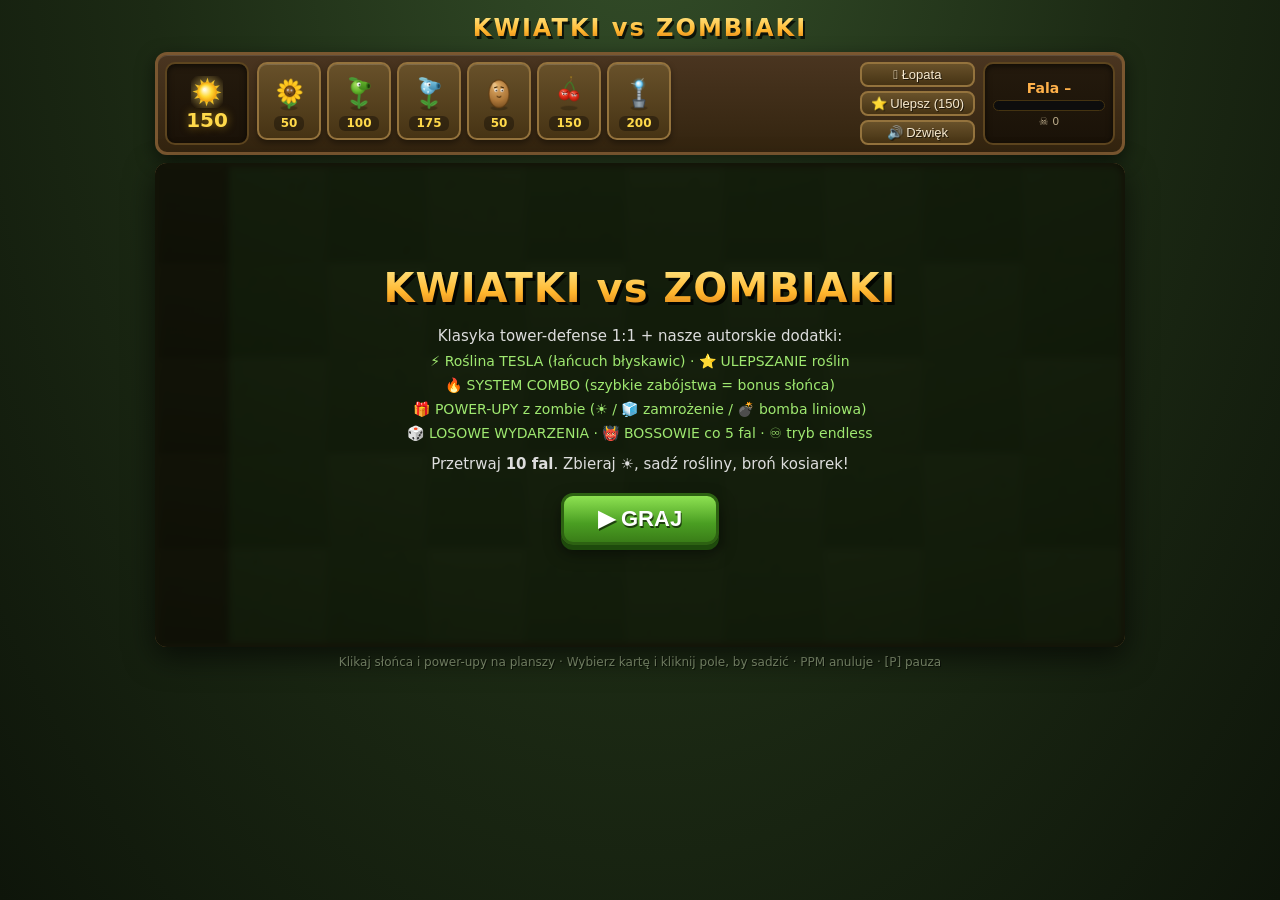
==== commit f35ffe17: "Kompletny redesign grafiki: wektorowa canvas-art zamiast emoji Cała oprawa rysowana ręcznie na canva" ====
--- a/index.html
+++ b/index.html
@@ -7,80 +7,102 @@
 <style>
   * { margin:0; padding:0; box-sizing:border-box; }
   body {
-    background:#1a2410; color:#eee; font-family:'Segoe UI',system-ui,sans-serif;
+    background:radial-gradient(ellipse at 50% -20%, #35502a 0%, #1c2a14 55%, #0e150a 100%);
+    color:#eee; font-family:'Segoe UI',system-ui,sans-serif;
     display:flex; flex-direction:column; align-items:center; min-height:100vh; padding:10px;
     user-select:none; -webkit-user-select:none;
   }
-  h1 { font-size:20px; margin:4px 0 8px; color:#ffd94a; text-shadow:2px 2px 0 #000; letter-spacing:1px; }
+  h1 {
+    font-size:24px; margin:4px 0 10px; letter-spacing:2px; font-weight:900;
+    background:linear-gradient(#ffe98a,#ffb62e 60%,#d97b16);
+    -webkit-background-clip:text; background-clip:text; color:transparent;
+    filter:drop-shadow(2px 3px 0 rgba(0,0,0,.7));
+  }
   #topbar {
     width:970px; max-width:100%; display:flex; align-items:stretch; gap:8px;
-    background:#3b2b1a; border:3px solid #6b4c2a; border-radius:10px; padding:6px; margin-bottom:8px;
+    background:linear-gradient(#4a3520,#33240f); border:3px solid #7a5730; border-radius:12px;
+    padding:7px; margin-bottom:8px; box-shadow:0 6px 18px rgba(0,0,0,.55), inset 0 1px 0 rgba(255,255,255,.12);
   }
   #sunbox {
     display:flex; flex-direction:column; align-items:center; justify-content:center;
-    background:#2a1f12; border-radius:8px; padding:4px 10px; min-width:80px;
-  }
-  #sunbox .icon { font-size:26px; }
-  #sunCount { font-size:20px; font-weight:bold; color:#ffd94a; }
-  #cards { display:flex; gap:5px; flex:1; flex-wrap:wrap; }
+    background:linear-gradient(#241a0d,#1a1208); border:2px solid #5d451f; border-radius:10px;
+    padding:4px 10px; min-width:84px; box-shadow:inset 0 2px 6px rgba(0,0,0,.6);
+  }
+  #sunIcon { width:32px; height:32px; }
+  #sunCount { font-size:20px; font-weight:bold; color:#ffd94a; text-shadow:0 0 8px rgba(255,200,40,.5); }
+  #cards { display:flex; gap:6px; flex:1; flex-wrap:wrap; }
   .card {
-    position:relative; width:62px; height:74px;
-    background:#54401f; border:2px solid #8a6a35; border-radius:8px; cursor:pointer;
-    display:flex; flex-direction:column; align-items:center; justify-content:center; overflow:hidden;
-    transition:transform .08s;
-  }
-  .card:hover { transform:scale(1.05); }
-  .card .em { font-size:30px; line-height:1; }
-  .card .cost { font-size:12px; font-weight:bold; color:#ffd94a; }
-  .card.sel { border-color:#7cff5e; box-shadow:0 0 10px #7cff5e; }
-  .card.poor .em, .card.poor .cost { opacity:.35; }
+    position:relative; width:64px; height:78px;
+    background:linear-gradient(#68512a,#463314); border:2px solid #94733d; border-radius:10px;
+    cursor:pointer; display:flex; flex-direction:column; align-items:center; justify-content:center;
+    gap:1px; overflow:hidden; transition:transform .08s, box-shadow .08s;
+    box-shadow:0 3px 6px rgba(0,0,0,.4), inset 0 1px 0 rgba(255,255,255,.15);
+  }
+  .card:hover { transform:scale(1.06); box-shadow:0 5px 12px rgba(0,0,0,.5); }
+  .card canvas { width:44px; height:44px; }
+  .card .cost {
+    font-size:12px; font-weight:bold; color:#ffd94a;
+    background:rgba(0,0,0,.35); border-radius:6px; padding:0 7px; line-height:15px;
+  }
+  .card.sel { border-color:#8dff6e; box-shadow:0 0 14px rgba(125,255,90,.8), inset 0 0 8px rgba(125,255,90,.3); }
+  .card.poor canvas, .card.poor .cost { opacity:.35; filter:grayscale(.7); }
   .card .cd {
     position:absolute; left:0; bottom:0; width:100%; height:0%;
     background:rgba(0,0,0,.72); pointer-events:none;
   }
   #tools { display:flex; flex-direction:column; gap:4px; justify-content:center; }
   .tool {
-    background:#54401f; border:2px solid #8a6a35; border-radius:8px; color:#eee;
-    font-size:13px; padding:3px 8px; cursor:pointer; white-space:nowrap;
-  }
-  .tool.sel { border-color:#ff6a5e; box-shadow:0 0 8px #ff6a5e; }
+    background:linear-gradient(#68512a,#463314); border:2px solid #94733d; border-radius:8px;
+    color:#f5e8cf; font-size:13px; padding:3px 9px; cursor:pointer; white-space:nowrap;
+    text-shadow:1px 1px 0 rgba(0,0,0,.6);
+  }
+  .tool:hover { filter:brightness(1.15); }
+  .tool.sel { border-color:#ff7a5e; box-shadow:0 0 10px rgba(255,110,80,.8); }
   #waveinfo {
     display:flex; flex-direction:column; align-items:center; justify-content:center;
-    min-width:130px; background:#2a1f12; border-radius:8px; padding:4px 8px; gap:4px;
+    min-width:132px; background:linear-gradient(#241a0d,#1a1208); border:2px solid #5d451f;
+    border-radius:10px; padding:4px 8px; gap:4px; box-shadow:inset 0 2px 6px rgba(0,0,0,.6);
   }
   #waveLabel { font-size:14px; font-weight:bold; color:#ffb14a; }
-  #waveBarWrap { width:110px; height:10px; background:#111; border-radius:5px; overflow:hidden; }
-  #waveBar { height:100%; width:0%; background:linear-gradient(90deg,#5eff6a,#ffd94a); transition:width .3s; }
-  #killLabel { font-size:11px; color:#aaa; }
+  #waveBarWrap { width:112px; height:11px; background:#0d0d0d; border-radius:6px; overflow:hidden; border:1px solid #443311; }
+  #waveBar { height:100%; width:0%; background:linear-gradient(90deg,#5eff6a,#ffd94a,#ff8a3a); transition:width .3s; }
+  #killLabel { font-size:11px; color:#b8a888; }
   #stage { position:relative; width:970px; max-width:100%; }
-  canvas {
-    width:100%; display:block; background:#274d1c; border:4px solid #6b4c2a; border-radius:10px;
-    cursor:crosshair;
+  canvas#cv {
+    width:100%; display:block; border:4px solid #7a5730; border-radius:12px;
+    cursor:crosshair; box-shadow:0 10px 30px rgba(0,0,0,.6), inset 0 0 40px rgba(0,0,0,.2);
   }
   #overlay {
-    position:absolute; inset:0; background:rgba(10,15,5,.88); border-radius:10px;
+    position:absolute; inset:0; background:rgba(8,13,4,.9); border-radius:12px;
     display:flex; flex-direction:column; align-items:center; justify-content:center;
-    text-align:center; padding:20px; z-index:5;
+    text-align:center; padding:20px; z-index:5; backdrop-filter:blur(3px);
   }
   #overlay.hidden { display:none; }
-  #overlay h2 { font-size:38px; color:#ffd94a; text-shadow:3px 3px 0 #000; margin-bottom:10px; }
+  #overlay h2 {
+    font-size:40px; margin-bottom:12px; font-weight:900; letter-spacing:1px;
+    background:linear-gradient(#ffe98a,#ffb62e 60%,#d97b16);
+    -webkit-background-clip:text; background-clip:text; color:transparent;
+    filter:drop-shadow(3px 3px 0 rgba(0,0,0,.8));
+  }
   #overlay p { margin:4px 0; font-size:15px; color:#ddd; }
   #overlay .feat { color:#9fe870; font-size:14px; }
   #overlay button {
     margin-top:16px; font-size:22px; font-weight:bold; padding:10px 34px; cursor:pointer;
-    background:linear-gradient(#7cd946,#4a9e22); color:#fff; border:3px solid #2d6212;
-    border-radius:10px; text-shadow:1px 1px 0 #000; margin-left:6px; margin-right:6px;
-  }
-  #overlay button:hover { filter:brightness(1.15); }
-  #overlay button.alt { background:linear-gradient(#d9a746,#9e7422); border-color:#62480f; font-size:17px; }
-  #hint { font-size:12px; color:#8a9a78; margin-top:6px; text-align:center; }
+    background:linear-gradient(#8ee252,#4a9e22 60%,#3a7d18); color:#fff; border:3px solid #2d6212;
+    border-radius:12px; text-shadow:1px 2px 0 rgba(0,0,0,.6); margin-left:6px; margin-right:6px;
+    box-shadow:0 5px 0 #1e4a0c, 0 8px 16px rgba(0,0,0,.5);
+  }
+  #overlay button:hover { filter:brightness(1.12); transform:translateY(-1px); }
+  #overlay button:active { transform:translateY(3px); box-shadow:0 2px 0 #1e4a0c; }
+  #overlay button.alt { background:linear-gradient(#e8c25a,#9e7422 60%,#7d5a16); border-color:#62480f; font-size:17px; box-shadow:0 5px 0 #4a370c, 0 8px 16px rgba(0,0,0,.5); }
+  #hint { font-size:12px; color:#8a9a78; margin-top:8px; text-align:center; text-shadow:1px 1px 0 rgba(0,0,0,.5); }
 </style>
 </head>
 <body>
-<h1>🌻 KWIATKI vs ZOMBIAKI 🧟</h1>
+<h1>KWIATKI vs ZOMBIAKI</h1>
 
 <div id="topbar">
-  <div id="sunbox"><span class="icon">☀️</span><span id="sunCount">150</span></div>
+  <div id="sunbox"><canvas id="sunIcon" width="32" height="32"></canvas><span id="sunCount">150</span></div>
   <div id="cards"></div>
   <div id="tools">
     <button class="tool" id="shovelBtn">🪏 Łopata</button>
@@ -98,7 +120,7 @@
   <canvas id="cv" width="970" height="480"></canvas>
   <div id="overlay"></div>
 </div>
-<div id="hint">Klikaj ☀️ i power-upy na planszy · Wybierz kartę i kliknij pole, by sadzić · PPM anuluje · [P] pauza</div>
+<div id="hint">Klikaj słońca i power-upy na planszy · Wybierz kartę i kliknij pole, by sadzić · PPM anuluje · [P] pauza</div>
 
 <script>
 'use strict';
@@ -108,24 +130,25 @@
 const cv=document.getElementById('cv'), ctx=cv.getContext('2d');
 const W=cv.width, H=cv.height;
 const WIN_WAVE=10, UPGRADE_COST=150;
+const TAU=Math.PI*2;
 
 // ====== DEFINICJE ROŚLIN ======
 const PLANTS={
-  sunflower:{name:'Słonecznik', em:'🌻', cost:50,  hp:80,  cd:5,  desc:'produkuje słońce'},
-  pea:      {name:'Groszek',    em:'🫛', cost:100, hp:100, cd:5,  desc:'strzela groszkiem'},
-  ice:      {name:'Mrozak',     em:'❄️', cost:175, hp:100, cd:6,  desc:'spowalnia zombie'},
-  nut:      {name:'Orzech',     em:'🥜', cost:50,  hp:600, cd:18, desc:'twarda ściana'},
-  cherry:   {name:'Wiśnia',     em:'🍒', cost:150, hp:100, cd:25, desc:'eksploduje 3x3'},
-  tesla:    {name:'Tesla',      em:'⚡', cost:200, hp:100, cd:10, desc:'razi łańcuchem'},
+  sunflower:{name:'Słonecznik', cost:50,  hp:80,  cd:5,  desc:'produkuje słońce'},
+  pea:      {name:'Groszek',    cost:100, hp:100, cd:5,  desc:'strzela groszkiem'},
+  ice:      {name:'Mrozak',     cost:175, hp:100, cd:6,  desc:'spowalnia zombie'},
+  nut:      {name:'Orzech',     cost:50,  hp:600, cd:18, desc:'twarda ściana'},
+  cherry:   {name:'Wiśnia',     cost:150, hp:100, cd:25, desc:'eksploduje 3x3'},
+  tesla:    {name:'Tesla',      cost:200, hp:100, cd:10, desc:'razi łańcuchem'},
 };
 
 // ====== DEFINICJE ZOMBIE ======
 const ZTYPES={
-  normal:{hp:100,  speed:11, em:'🧟', badge:'',   size:54},
-  cone:  {hp:230,  speed:11, em:'🧟', badge:'🔺', size:54},
-  bucket:{hp:400,  speed:10, em:'🧟', badge:'🪣', size:54},
-  runner:{hp:70,   speed:26, em:'🧟', badge:'💨', size:50},
-  boss:  {hp:1600, speed:7,  em:'👹', badge:'👑', size:84},
+  normal:{hp:100,  speed:11},
+  cone:  {hp:230,  speed:11},
+  bucket:{hp:400,  speed:10},
+  runner:{hp:70,   speed:26},
+  boss:  {hp:1600, speed:7},
 };
 
 // ====== DŹWIĘK ======
@@ -143,6 +166,542 @@
   }catch(e){}
 }
 
+// ====== POMOCNICZE RYSOWANIE ======
+function rr(g,x,y,w,h,r){
+  g.beginPath();
+  g.moveTo(x+r,y);
+  g.arcTo(x+w,y,x+w,y+h,r); g.arcTo(x+w,y+h,x,y+h,r);
+  g.arcTo(x,y+h,x,y,r); g.arcTo(x,y,x+w,y,r);
+  g.closePath();
+}
+function star(g,x,y,r,color){
+  g.save(); g.translate(x,y); g.fillStyle=color;
+  g.beginPath();
+  for(let i=0;i<10;i++){
+    const a=-Math.PI/2+i*Math.PI/5, rad=i%2===0?r:r*0.45;
+    g.lineTo(Math.cos(a)*rad,Math.sin(a)*rad);
+  }
+  g.closePath(); g.fill();
+  g.strokeStyle='rgba(120,80,0,.6)'; g.lineWidth=1; g.stroke();
+  g.restore();
+}
+function leaf(g,x,y,dir,color='#4da33a'){
+  g.save(); g.translate(x,y); g.scale(dir,1); g.rotate(-0.55);
+  g.fillStyle=color;
+  g.beginPath(); g.ellipse(8,0,8.5,3.6,0,0,TAU); g.fill();
+  g.strokeStyle='rgba(30,80,20,.5)'; g.lineWidth=1;
+  g.beginPath(); g.moveTo(1,0); g.lineTo(15,0); g.stroke();
+  g.restore();
+}
+function stem(g,sway){
+  g.strokeStyle='#3f9331'; g.lineWidth=5; g.lineCap='round';
+  g.beginPath(); g.moveTo(0,32); g.quadraticCurveTo(-2+sway*20,18,sway*30,6); g.stroke();
+}
+function plantShadow(g){
+  g.fillStyle='rgba(0,0,0,.22)';
+  g.beginPath(); g.ellipse(0,33,17,4.5,0,0,TAU); g.fill();
+}
+
+// ====== GRAFIKA ROŚLIN ======
+function drawSunflower(g,t,up){
+  const sw=Math.sin(t*1.8)*0.05;
+  plantShadow(g);
+  stem(g,sw);
+  leaf(g,-1,25,-1); leaf(g,1,28,1);
+  g.save(); g.translate(sw*30,0); g.rotate(sw*1.5);
+  for(let i=0;i<12;i++){
+    g.save(); g.rotate(i*Math.PI/6+Math.sin(t*1.8)*0.03);
+    const pg=g.createLinearGradient(6,0,24,0);
+    pg.addColorStop(0,'#ffb814'); pg.addColorStop(1,up?'#ffe45e':'#ffd428');
+    g.fillStyle=pg;
+    g.beginPath(); g.ellipse(15.5,0,9.5,4.4,0,0,TAU); g.fill();
+    g.strokeStyle='rgba(180,110,0,.45)'; g.lineWidth=1; g.stroke();
+    g.restore();
+  }
+  const cg=g.createRadialGradient(-3,-3,1,0,0,11);
+  cg.addColorStop(0,'#a5702f'); cg.addColorStop(1,'#5e3a14');
+  g.fillStyle=cg;
+  g.beginPath(); g.arc(0,0,10.5,0,TAU); g.fill();
+  g.strokeStyle='#4a2d0e'; g.lineWidth=1.5; g.stroke();
+  // twarz
+  g.fillStyle='#fff';
+  g.beginPath(); g.arc(-3.5,-2,2.2,0,TAU); g.arc(3.5,-2,2.2,0,TAU); g.fill();
+  g.fillStyle='#2b1a0a';
+  g.beginPath(); g.arc(-3,-1.7,1.1,0,TAU); g.arc(4,-1.7,1.1,0,TAU); g.fill();
+  g.strokeStyle='#2b1a0a'; g.lineWidth=1.4; g.lineCap='round';
+  g.beginPath(); g.arc(0,2,4,0.25*Math.PI,0.75*Math.PI); g.stroke();
+  g.restore();
+}
+
+function drawShooter(g,t,ice,recoil,up){
+  const sw=Math.sin(t*2+1)*0.04;
+  plantShadow(g);
+  stem(g,sw);
+  leaf(g,-2,26,-1); leaf(g,2,28,1);
+  g.save(); g.translate(-Math.max(0,recoil)*40+sw*20,-8); g.rotate(sw);
+  const cL=ice?'#bfe9f7':'#a2d95e', cM=ice?'#79c4e2':'#63b52c', cD=ice?'#3d85a8':'#3c7f18';
+  // czubek — kiełek
+  g.save(); g.translate(-4,-15); g.rotate(-0.5+sw*2);
+  leaf(g,0,0,-1,ice?'#8fd2e8':'#4da33a');
+  g.restore();
+  // głowa
+  const hg=g.createRadialGradient(-7,-6,2,-2,0,17);
+  hg.addColorStop(0,cL); hg.addColorStop(0.6,cM); hg.addColorStop(1,cD);
+  g.fillStyle=hg;
+  g.beginPath(); g.arc(-2,0,14.5,0,TAU); g.fill();
+  // ryjek / lufa
+  const sg=g.createLinearGradient(4,-12,4,6);
+  sg.addColorStop(0,cM); sg.addColorStop(1,cD);
+  g.fillStyle=sg;
+  g.beginPath(); g.ellipse(9,-3,11,8.5,0,0,TAU); g.fill();
+  // wylot lufy
+  g.fillStyle=cD;
+  g.beginPath(); g.ellipse(17.5,-3,4.5,6.5,0,0,TAU); g.fill();
+  g.fillStyle=ice?'#1e4a61':'#1c3a0b';
+  g.beginPath(); g.ellipse(18.5,-3,2.6,4.5,0,0,TAU); g.fill();
+  // oko
+  g.fillStyle='#fff';
+  g.beginPath(); g.ellipse(-1,-5.5,3.6,4.2,0,0,TAU); g.fill();
+  g.fillStyle='#1a1a1a';
+  g.beginPath(); g.arc(0.4,-5,1.8,0,TAU); g.fill();
+  g.strokeStyle=cD; g.lineWidth=1.6; g.lineCap='round';
+  g.beginPath(); g.moveTo(-5,-10); g.lineTo(1,-11); g.stroke();
+  if(ice){ // sople i szron
+    g.fillStyle='rgba(255,255,255,.85)';
+    for(const [fx,fy] of [[-10,-8],[-12,2],[-4,8]]){
+      g.beginPath(); g.moveTo(fx,fy); g.lineTo(fx+2,fy+5); g.lineTo(fx+4,fy); g.closePath(); g.fill();
+    }
+  }
+  if(up){ star(g,10,-16,6,'#ffd21f'); }
+  g.restore();
+}
+
+function drawNut(g,t,hpRatio,up){
+  const br=1+Math.sin(t*2.4)*0.015;
+  plantShadow(g);
+  g.save(); g.scale(1,br);
+  const ng=g.createRadialGradient(-7,-12,3,0,2,30);
+  ng.addColorStop(0,'#e0ac66'); ng.addColorStop(0.65,'#b0793a'); ng.addColorStop(1,'#7d5222');
+  g.fillStyle=ng;
+  g.beginPath(); g.ellipse(0,5,20,27,0,0,TAU); g.fill();
+  g.strokeStyle='#5e3c14'; g.lineWidth=2; g.stroke();
+  // połysk
+  g.fillStyle='rgba(255,240,200,.3)';
+  g.beginPath(); g.ellipse(-8,-9,4.5,9,-0.35,0,TAU); g.fill();
+  // twarz
+  const worried=hpRatio<0.5;
+  g.fillStyle='#fff';
+  g.beginPath(); g.arc(-6,-2,3.4,0,TAU); g.arc(6,-2,3.4,0,TAU); g.fill();
+  g.fillStyle='#241505';
+  g.beginPath(); g.arc(-5.4,-1.6,1.7,0,TAU); g.arc(6.6,-1.6,1.7,0,TAU); g.fill();
+  g.strokeStyle='#3d2508'; g.lineWidth=1.8; g.lineCap='round';
+  g.beginPath();
+  if(worried) g.arc(0,13,4.5,1.2*Math.PI,1.8*Math.PI);
+  else g.arc(0,7,4.5,0.2*Math.PI,0.8*Math.PI);
+  g.stroke();
+  // brwi
+  g.beginPath(); g.moveTo(-9,-7); g.lineTo(-3.6,-8.4); g.moveTo(3.6,-8.4); g.lineTo(9,-7); g.stroke();
+  // pęknięcia
+  g.strokeStyle='#4a2e0c'; g.lineWidth=1.6;
+  if(hpRatio<0.66){
+    g.beginPath(); g.moveTo(12,-16); g.lineTo(9,-9); g.lineTo(13,-3); g.stroke();
+  }
+  if(hpRatio<0.33){
+    g.beginPath(); g.moveTo(-13,8); g.lineTo(-8,14); g.lineTo(-12,20); g.stroke();
+    g.beginPath(); g.moveTo(2,20); g.lineTo(6,25); g.stroke();
+  }
+  if(up){ star(g,13,-20,6,'#ffd21f'); }
+  g.restore();
+}
+
+function drawCherryB(g,t,fuse){
+  const arming=fuse<0.9;
+  const flash=arming&&fuse<0.4&&Math.floor(fuse*16)%2===0;
+  const puls=arming?1+Math.sin(t*22)*0.06:1;
+  plantShadow(g);
+  g.save(); g.scale(puls,puls);
+  // ogonki
+  g.strokeStyle='#3f7a28'; g.lineWidth=2.6; g.lineCap='round';
+  g.beginPath(); g.moveTo(-8,-6); g.quadraticCurveTo(-4,-16,2,-19); g.stroke();
+  g.beginPath(); g.moveTo(10,-3); g.quadraticCurveTo(8,-14,2,-19); g.stroke();
+  // lont z iskrą
+  g.strokeStyle='#7d5a2a'; g.lineWidth=2;
+  g.beginPath(); g.moveTo(2,-19); g.quadraticCurveTo(6,-23,4,-27); g.stroke();
+  const sp=1+Math.sin(t*30)*0.5;
+  g.fillStyle='#ffe95e';
+  star(g,4,-28,3.5*sp,'#ffe95e');
+  // wisienki
+  for(const [cx,cy,r] of [[-9,6,11.5],[10,9,10.5]]){
+    const cg2=g.createRadialGradient(cx-4,cy-5,1,cx,cy,r+2);
+    if(flash){ cg2.addColorStop(0,'#fff'); cg2.addColorStop(1,'#ff9c8a'); }
+    else { cg2.addColorStop(0,'#ff6a52'); cg2.addColorStop(0.6,'#d92714'); cg2.addColorStop(1,'#8f0f06'); }
+    g.fillStyle=cg2;
+    g.beginPath(); g.arc(cx,cy,r,0,TAU); g.fill();
+    g.fillStyle='rgba(255,255,255,.45)';
+    g.beginPath(); g.ellipse(cx-3.5,cy-4.5,2.8,1.8,-0.5,0,TAU); g.fill();
+    // gniewne oczy
+    g.fillStyle='#fff';
+    g.beginPath(); g.arc(cx-2,cy-1,2.4,0,TAU); g.arc(cx+3,cy-1,2.4,0,TAU); g.fill();
+    g.fillStyle='#1a0505';
+    g.beginPath(); g.arc(cx-1.5,cy-0.6,1.2,0,TAU); g.arc(cx+3.5,cy-0.6,1.2,0,TAU); g.fill();
+    g.strokeStyle='#5e0a02'; g.lineWidth=1.6;
+    g.beginPath(); g.moveTo(cx-5,cy-5); g.lineTo(cx-0.5,cy-3.2); g.moveTo(cx+6.5,cy-5); g.lineTo(cx+2,cy-3.2); g.stroke();
+  }
+  g.restore();
+}
+
+function drawTesla(g,t,up,flash){
+  plantShadow(g);
+  // doniczka metalowa
+  const bg2=g.createLinearGradient(-12,18,12,18);
+  bg2.addColorStop(0,'#5d6870'); bg2.addColorStop(0.5,'#9aa7b0'); bg2.addColorStop(1,'#5d6870');
+  g.fillStyle=bg2;
+  g.beginPath(); g.moveTo(-12,17); g.lineTo(12,17); g.lineTo(9,32); g.lineTo(-9,32); g.closePath(); g.fill();
+  g.strokeStyle='#3d454c'; g.lineWidth=1.5; g.stroke();
+  g.fillStyle='#48525a';
+  g.beginPath(); g.ellipse(0,17,12,3,0,0,TAU); g.fill();
+  // pręt cewki
+  const rg=g.createLinearGradient(-4,0,4,0);
+  rg.addColorStop(0,'#707c85'); rg.addColorStop(0.5,'#c2ccd4'); rg.addColorStop(1,'#707c85');
+  g.fillStyle=rg;
+  g.fillRect(-3.5,-8,7,25);
+  g.strokeStyle='#4a545c'; g.lineWidth=1.4;
+  for(let i=0;i<3;i++){ g.beginPath(); g.moveTo(-3.5,-2+i*6); g.lineTo(3.5,-2+i*6); g.stroke(); }
+  // kula plazmowa
+  const pulse=0.85+Math.sin(t*6)*0.15+(flash>0?flash*2.5:0);
+  const orbR=up?10:8;
+  const gl=g.createRadialGradient(0,-14,1,0,-14,orbR*2.4*pulse);
+  gl.addColorStop(0,'rgba(200,245,255,.85)');
+  gl.addColorStop(0.4,'rgba(90,200,255,.4)');
+  gl.addColorStop(1,'rgba(90,200,255,0)');
+  g.fillStyle=gl;
+  g.beginPath(); g.arc(0,-14,orbR*2.4*pulse,0,TAU); g.fill();
+  const og=g.createRadialGradient(-2,-16,1,0,-14,orbR);
+  og.addColorStop(0,'#ffffff'); og.addColorStop(0.55,'#9fe4ff'); og.addColorStop(1,'#2f9ad4');
+  g.fillStyle=og;
+  g.beginPath(); g.arc(0,-14,orbR,0,TAU); g.fill();
+  // iskry wokół kuli
+  g.strokeStyle='rgba(220,250,255,.8)'; g.lineWidth=1.4; g.lineCap='round';
+  for(let i=0;i<3;i++){
+    const a=t*4+i*2.1;
+    const x1=Math.cos(a)*orbR, y1=-14+Math.sin(a)*orbR;
+    g.beginPath(); g.moveTo(x1,y1);
+    g.lineTo(x1+Math.cos(a)*5+(Math.random()-0.5)*4, y1+Math.sin(a)*5+(Math.random()-0.5)*4);
+    g.stroke();
+  }
+  if(up){ star(g,12,-24,6,'#ffd21f'); }
+}
+
+function drawPlantArt(g,type,t,p){
+  const up=!!(p&&p.up);
+  switch(type){
+    case 'sunflower': drawSunflower(g,t,up); break;
+    case 'pea':  drawShooter(g,t,false,p?(p.recoil||0):0,up); break;
+    case 'ice':  drawShooter(g,t,true, p?(p.recoil||0):0,up); break;
+    case 'nut':  drawNut(g,t,p?Math.max(0,p.hp/p.maxHp):1,up); break;
+    case 'cherry': drawCherryB(g,t,p?p.fuse:1); break;
+    case 'tesla':  drawTesla(g,t,up,p?(p.recoil||0):0); break;
+  }
+}
+
+// ====== GRAFIKA ZOMBIE ======
+function drawZombieArt(g,t,z){
+  const boss=z.type==='boss';
+  const s=boss?1.62 : z.type==='runner'?0.95 : 1.05;
+  const skin  = boss?'#c0563e':'#a8bd72';
+  const skinD = boss?'#8a3a26':'#7d9350';
+  const skinL = boss?'#d97a5a':'#c4d494';
+  const suit  = boss?'#4a2b3a':'#6e6757';
+  const suitD = boss?'#33202b':'#514c3d';
+  const pants = boss?'#3a2430':'#4a4438';
+  const moving = z.frozenT<=0 && !z.eating;
+  const wob=z.wob;
+  g.save();
+  g.translate(0,34*(1-s)); g.scale(s,s);
+  // cień
+  g.fillStyle='rgba(0,0,0,.28)';
+  g.beginPath(); g.ellipse(0,33,15,4.5,0,0,TAU); g.fill();
+  // smugi biegacza
+  if(z.type==='runner'&&moving){
+    g.strokeStyle='rgba(255,255,255,.3)'; g.lineWidth=2; g.lineCap='round';
+    for(let i=0;i<3;i++){
+      const yy=-6+i*10, off=(t*90+i*13)%22;
+      g.beginPath(); g.moveTo(14+off,yy); g.lineTo(24+off,yy); g.stroke();
+    }
+  }
+  // nogi
+  const swl=moving?Math.sin(wob*2.2)*4.5:1.5;
+  g.strokeStyle=pants; g.lineWidth=5.5; g.lineCap='round';
+  g.beginPath(); g.moveTo(-3,13); g.lineTo(-4+swl,30); g.stroke();
+  g.beginPath(); g.moveTo(3,13); g.lineTo(4-swl,30); g.stroke();
+  g.fillStyle='#2c2822';
+  g.beginPath(); g.ellipse(-6+swl,31.5,5,2.6,0,0,TAU); g.fill();
+  g.beginPath(); g.ellipse(2-swl,31.5,5,2.6,0,0,TAU); g.fill();
+  const lean=z.type==='runner'?-0.22:-0.06;
+  g.save(); g.rotate(lean);
+  // tułów — podarta marynarka
+  const tg2=g.createLinearGradient(-9,-10,9,14);
+  tg2.addColorStop(0,suit); tg2.addColorStop(1,suitD);
+  g.fillStyle=tg2;
+  rr(g,-9,-10,18,24,4); g.fill();
+  g.fillStyle=suitD;
+  g.beginPath(); g.moveTo(-9,14); g.lineTo(-5,9); g.lineTo(-1,14); g.closePath(); g.fill();
+  g.beginPath(); g.moveTo(3,14); g.lineTo(6,10); g.lineTo(9,14); g.closePath(); g.fill();
+  // krawat
+  g.fillStyle=boss?'#d4a017':'#8f2f26';
+  g.beginPath(); g.moveTo(0,-8); g.lineTo(-2.5,-4); g.lineTo(0,6); g.lineTo(2.5,-4); g.closePath(); g.fill();
+  // ramiona wyciągnięte do przodu
+  const armY=-4+Math.sin(wob*2.2+1)*1.5+(z.eating?Math.sin(wob*5)*2.5:0);
+  g.strokeStyle=suitD; g.lineWidth=5;
+  g.beginPath(); g.moveTo(-4,-6); g.lineTo(-15,armY); g.stroke();
+  g.strokeStyle=skinD; g.lineWidth=4.4;
+  g.beginPath(); g.moveTo(-15,armY); g.lineTo(-22,armY+3); g.stroke();
+  g.fillStyle=skinD; g.beginPath(); g.arc(-23,armY+3,3,0,TAU); g.fill();
+  g.strokeStyle=suit; g.lineWidth=5;
+  g.beginPath(); g.moveTo(-2,-2); g.lineTo(-14,armY+5); g.stroke();
+  g.strokeStyle=skin; g.lineWidth=4.4;
+  g.beginPath(); g.moveTo(-14,armY+5); g.lineTo(-21,armY+8); g.stroke();
+  g.fillStyle=skin; g.beginPath(); g.arc(-22,armY+8,3,0,TAU); g.fill();
+  // głowa
+  g.save(); g.translate(-2,-16); g.rotate(Math.sin(wob*1.6)*0.05-0.04);
+  const chomp=z.eating?2+Math.abs(Math.sin(wob*4.5))*3.5:1.4;
+  const hg2=g.createRadialGradient(-3,-7,1,0,-3,12);
+  hg2.addColorStop(0,skinL); hg2.addColorStop(1,skin);
+  g.fillStyle=hg2;
+  g.beginPath(); g.arc(0,-4,9.8,0,TAU); g.fill();
+  // ucho
+  g.fillStyle=skinD;
+  g.beginPath(); g.arc(8,-4,2.4,0,TAU); g.fill();
+  // szczęka
+  g.fillStyle=skinD;
+  g.beginPath(); g.ellipse(-3,3.5+chomp*0.5,6.2,3.6,0,0,TAU); g.fill();
+  // usta
+  g.fillStyle='#3a1d1d';
+  g.beginPath(); g.ellipse(-4,1.5,4.6,chomp,0,0,TAU); g.fill();
+  g.fillStyle='#e8e3d0';
+  g.fillRect(-6.5,0.2,2,1.6); g.fillRect(-3,0.2,2,1.6);
+  // oczy
+  g.fillStyle='#e8e3d0';
+  g.beginPath(); g.arc(-5,-6,2.8,0,TAU); g.arc(2.4,-7,3.2,0,TAU); g.fill();
+  g.fillStyle=boss?'#ff3a1a':'#1e1e1e';
+  g.beginPath(); g.arc(-6,-6,1.2,0,TAU); g.arc(1.2,-7,1.35,0,TAU); g.fill();
+  // opadająca powieka + blizna
+  g.strokeStyle=skinD; g.lineWidth=1.6; g.lineCap='round';
+  g.beginPath(); g.moveTo(0,-10); g.lineTo(5,-9.4); g.stroke();
+  g.beginPath(); g.moveTo(4,-13); g.lineTo(7,-10);
+  g.moveTo(4.4,-12.6) ; g.lineTo(5.8,-13.4);
+  g.moveTo(5.4,-11.6); g.lineTo(6.8,-12.4); g.stroke();
+  // włosy
+  g.strokeStyle='#3a3a2c'; g.lineWidth=1.6;
+  g.beginPath();
+  g.moveTo(-6,-12.5); g.lineTo(-7.5,-16);
+  g.moveTo(-2,-13.6); g.lineTo(-2.4,-17.4);
+  g.moveTo(2,-13.4); g.lineTo(3.4,-16.6);
+  g.stroke();
+  // akcesoria
+  if(z.type==='cone'){
+    const cg3=g.createLinearGradient(-8,-28,6,-10);
+    cg3.addColorStop(0,'#f0a03c'); cg3.addColorStop(1,'#c26a1a');
+    g.fillStyle=cg3;
+    g.beginPath(); g.moveTo(-8,-11); g.lineTo(-1,-30); g.lineTo(6,-11); g.closePath(); g.fill();
+    g.strokeStyle='#8f4a10'; g.lineWidth=1.4; g.stroke();
+    g.strokeStyle='#ffe0b0'; g.lineWidth=2;
+    g.beginPath(); g.moveTo(-4.6,-18); g.lineTo(2.8,-18); g.stroke();
+    g.fillStyle='#c26a1a';
+    g.beginPath(); g.ellipse(-1,-11,8.4,2.4,0,0,TAU); g.fill();
+  } else if(z.type==='bucket'){
+    const bg3=g.createLinearGradient(-9,-28,7,-10);
+    bg3.addColorStop(0,'#b8c2ca'); bg3.addColorStop(1,'#78848d');
+    g.fillStyle=bg3;
+    g.beginPath(); g.moveTo(-9,-10); g.lineTo(-7,-28); g.lineTo(5,-28); g.lineTo(7,-10); g.closePath(); g.fill();
+    g.strokeStyle='#4d565e'; g.lineWidth=1.6; g.stroke();
+    g.fillStyle='#68747d';
+    g.beginPath(); g.ellipse(-1,-10,8.6,2.4,0,0,TAU); g.fill();
+    g.strokeStyle='rgba(255,255,255,.55)'; g.lineWidth=2;
+    g.beginPath(); g.moveTo(-5.5,-25) ; g.lineTo(-4.5,-13); g.stroke();
+  } else if(z.type==='runner'){
+    g.fillStyle='#d92f1e';
+    rr(g,-9,-11.5,18.4,4.4,2); g.fill();
+    g.beginPath(); g.moveTo(8,-10); g.lineTo(16,-7); g.lineTo(15,-11); g.closePath(); g.fill();
+  } else if(boss){
+    g.fillStyle='#4a2018';
+    g.beginPath(); g.moveTo(-8,-9); g.quadraticCurveTo(-15,-16,-12,-24); g.quadraticCurveTo(-9,-17,-5,-13); g.closePath(); g.fill();
+    g.beginPath(); g.moveTo(6,-10); g.quadraticCurveTo(13,-17,10,-25); g.quadraticCurveTo(7,-18,3,-14); g.closePath(); g.fill();
+    g.fillStyle='#ffd21f';
+    g.beginPath();
+    g.moveTo(-6,-13); g.lineTo(-6,-20); g.lineTo(-3.4,-15.5); g.lineTo(-1,-21); g.lineTo(1.4,-15.5); g.lineTo(4,-20); g.lineTo(4,-13);
+    g.closePath(); g.fill();
+    g.strokeStyle='#a5780a'; g.lineWidth=1; g.stroke();
+  }
+  g.restore(); // głowa
+  g.restore(); // pochylenie
+  // zamrożenie / spowolnienie / trafienie
+  if(z.frozenT>0){
+    g.fillStyle='rgba(140,210,255,.4)'; g.strokeStyle='rgba(225,248,255,.85)'; g.lineWidth=2;
+    rr(g,-15,-32,30,66,7); g.fill(); g.stroke();
+    g.strokeStyle='rgba(255,255,255,.6)'; g.lineWidth=2.5;
+    g.beginPath(); g.moveTo(-8,-26); g.lineTo(2,-12); g.stroke();
+  } else if(z.slowT>0){
+    g.fillStyle='rgba(110,195,255,.2)';
+    g.beginPath(); g.ellipse(0,0,17,34,0,0,TAU); g.fill();
+  }
+  if(z.hitT>0){
+    g.fillStyle=`rgba(255,255,255,${Math.min(0.8,z.hitT*6)})`;
+    g.beginPath(); g.ellipse(-1,-1,15,30,0,0,TAU); g.fill();
+  }
+  g.restore();
+}
+
+// ====== GRAFIKA: KOSIARKA / SŁOŃCE / POWER-UPY ======
+function drawMowerArt(g,t,active){
+  g.save();
+  // rączka
+  g.strokeStyle='#5a5a5a'; g.lineWidth=3; g.lineCap='round';
+  g.beginPath(); g.moveTo(10,-4); g.lineTo(20,-18); g.stroke();
+  g.strokeStyle='#333'; g.lineWidth=2;
+  g.beginPath(); g.moveTo(18,-19); g.lineTo(23,-16); g.stroke();
+  // korpus
+  const mg=g.createLinearGradient(0,-14,0,0);
+  mg.addColorStop(0,'#e85a42'); mg.addColorStop(1,'#9e2f1e');
+  g.fillStyle=mg;
+  rr(g,-16,-13,32,12,4); g.fill();
+  g.strokeStyle='#701d10'; g.lineWidth=1.5; g.stroke();
+  // silnik
+  g.fillStyle='#8a8f94';
+  rr(g,-8,-19,12,7,2); g.fill();
+  g.strokeStyle='#54585c'; g.stroke();
+  // osłona trawy z przodu
+  g.fillStyle='#7d1f12';
+  g.beginPath(); g.moveTo(16,-10); g.lineTo(22,-2); g.lineTo(16,-1); g.closePath(); g.fill();
+  // koła
+  const rot=active?t*14:0;
+  for(const wx of [-10,10]){
+    g.save(); g.translate(wx,1); g.rotate(rot);
+    g.fillStyle='#1e1e1e'; g.beginPath(); g.arc(0,0,6,0,TAU); g.fill();
+    g.fillStyle='#6e6e6e'; g.beginPath(); g.arc(0,0,2.6,0,TAU); g.fill();
+    g.strokeStyle='#444'; g.lineWidth=1.4;
+    g.beginPath(); g.moveTo(-5,0); g.lineTo(5,0); g.moveTo(0,-5); g.lineTo(0,5); g.stroke();
+    g.restore();
+  }
+  g.restore();
+}
+
+function drawSunArt(g,t,r,alpha){
+  g.save(); g.globalAlpha=alpha;
+  const gl=g.createRadialGradient(0,0,r*0.4,0,0,r*2);
+  gl.addColorStop(0,'rgba(255,225,110,.55)'); gl.addColorStop(1,'rgba(255,225,110,0)');
+  g.fillStyle=gl;
+  g.beginPath(); g.arc(0,0,r*2,0,TAU); g.fill();
+  g.save(); g.rotate(t*0.7);
+  g.fillStyle='rgba(255,205,40,.9)';
+  for(let i=0;i<12;i++){
+    g.rotate(TAU/12);
+    g.beginPath();
+    g.moveTo(r*0.75,-r*0.22); g.lineTo(r*1.45,0); g.lineTo(r*0.75,r*0.22);
+    g.closePath(); g.fill();
+  }
+  g.restore();
+  const cg4=g.createRadialGradient(-r*0.25,-r*0.25,1,0,0,r);
+  cg4.addColorStop(0,'#fffbe0'); cg4.addColorStop(0.55,'#ffd934'); cg4.addColorStop(1,'#f09d0c');
+  g.fillStyle=cg4;
+  g.beginPath(); g.arc(0,0,r,0,TAU); g.fill();
+  g.restore();
+}
+
+function drawPickupArt(g,t,type){
+  const pulse=1+Math.sin(t*7)*0.08;
+  g.save(); g.scale(pulse,pulse);
+  const gl=g.createRadialGradient(0,0,4,0,0,30);
+  gl.addColorStop(0,'rgba(255,255,255,.4)'); gl.addColorStop(1,'rgba(255,255,255,0)');
+  g.fillStyle=gl;
+  g.beginPath(); g.arc(0,0,30,0,TAU); g.fill();
+  if(type==='sun'){
+    // sakiewka złota
+    g.fillStyle='#c9902e';
+    g.beginPath(); g.moveTo(0,-13); g.quadraticCurveTo(-14,-4,-11,8);
+    g.quadraticCurveTo(-8,16,0,16); g.quadraticCurveTo(8,16,11,8);
+    g.quadraticCurveTo(14,-4,0,-13); g.closePath(); g.fill();
+    g.strokeStyle='#8a5c12'; g.lineWidth=1.6; g.stroke();
+    g.strokeStyle='#8a5c12'; g.lineWidth=2.4;
+    g.beginPath(); g.moveTo(-4,-11); g.lineTo(4,-11); g.stroke();
+    g.fillStyle='#ffe45e'; g.font='bold 13px sans-serif';
+    g.textAlign='center'; g.textBaseline='middle';
+    g.fillText('☀',0,4);
+  } else if(type==='freeze'){
+    const ig=g.createLinearGradient(-12,-12,12,12);
+    ig.addColorStop(0,'rgba(210,240,255,.95)'); ig.addColorStop(1,'rgba(110,190,235,.9)');
+    g.fillStyle=ig;
+    rr(g,-12,-12,24,24,5); g.fill();
+    g.strokeStyle='#fff'; g.lineWidth=1.6; g.stroke();
+    g.strokeStyle='#2e7ba6'; g.lineWidth=2; g.lineCap='round';
+    g.beginPath();
+    g.moveTo(0,-8); g.lineTo(0,8);
+    g.moveTo(-7,-4); g.lineTo(7,4);
+    g.moveTo(-7,4); g.lineTo(7,-4);
+    g.stroke();
+    g.strokeStyle='rgba(255,255,255,.7)'; g.lineWidth=2;
+    g.beginPath(); g.moveTo(-8,-9); g.lineTo(-3,-4); g.stroke();
+  } else { // bomb
+    const bg4=g.createRadialGradient(-4,-5,1,0,0,14);
+    bg4.addColorStop(0,'#5a5a66'); bg4.addColorStop(1,'#16161c');
+    g.fillStyle=bg4;
+    g.beginPath(); g.arc(0,2,12,0,TAU); g.fill();
+    g.fillStyle='#3d3d46';
+    rr(g,-4,-13,8,5,2); g.fill();
+    g.strokeStyle='#8a6a3a'; g.lineWidth=2;
+    g.beginPath(); g.moveTo(0,-13); g.quadraticCurveTo(5,-18,3,-21); g.stroke();
+    star(g,3,-22,3.5+Math.sin(t*25)*1.2,'#ffb02e');
+    g.fillStyle='rgba(255,255,255,.35)';
+    g.beginPath(); g.ellipse(-4,-2,3.4,2.2,-0.5,0,TAU); g.fill();
+  }
+  g.restore();
+}
+
+// ====== TŁO (renderowane raz) ======
+const bgCanvas=document.createElement('canvas');
+bgCanvas.width=W; bgCanvas.height=H;
+(function renderBG(){
+  const b=bgCanvas.getContext('2d');
+  // drewniany ganek
+  for(let r=0;r<ROWS;r++){
+    const pg=b.createLinearGradient(0,r*CH,0,(r+1)*CH);
+    pg.addColorStop(0,'#7a5a38'); pg.addColorStop(1,'#5d4226');
+    b.fillStyle=pg; b.fillRect(0,r*CH,GX,CH);
+    b.strokeStyle='rgba(40,25,10,.6)'; b.lineWidth=2;
+    b.beginPath(); b.moveTo(0,(r+1)*CH-1); b.lineTo(GX,(r+1)*CH-1); b.stroke();
+    b.strokeStyle='rgba(40,25,10,.25)'; b.lineWidth=1;
+    for(let i=0;i<4;i++){
+      const gy=r*CH+14+i*22+((r*7)%9);
+      b.beginPath(); b.moveTo(4,gy); b.lineTo(GX-6,gy+3); b.stroke();
+    }
+  }
+  b.strokeStyle='rgba(0,0,0,.35)'; b.lineWidth=3;
+  b.beginPath(); b.moveTo(GX-1,0); b.lineTo(GX-1,H); b.stroke();
+  // trawa w kratkę z tuftami
+  for(let r=0;r<ROWS;r++) for(let c=0;c<COLS;c++){
+    const light=(r+c)%2===0;
+    const gg=b.createLinearGradient(0,r*CH,0,(r+1)*CH);
+    if(light){ gg.addColorStop(0,'#8fca66'); gg.addColorStop(1,'#79b254'); }
+    else { gg.addColorStop(0,'#7cb956'); gg.addColorStop(1,'#69a247'); }
+    b.fillStyle=gg;
+    b.fillRect(GX+c*CW,r*CH,CW,CH);
+    // źdźbła
+    b.strokeStyle=light?'rgba(60,110,40,.35)':'rgba(50,95,32,.35)';
+    b.lineWidth=1.4; b.lineCap='round';
+    for(let i=0;i<7;i++){
+      const tx=GX+c*CW+8+Math.random()*(CW-16);
+      const ty=r*CH+10+Math.random()*(CH-16);
+      b.beginPath(); b.moveTo(tx,ty+4); b.quadraticCurveTo(tx+1,ty,tx+3,ty-3); b.stroke();
+    }
+    b.strokeStyle='rgba(0,0,0,.06)'; b.lineWidth=1;
+    b.strokeRect(GX+c*CW+0.5,r*CH+0.5,CW-1,CH-1);
+  }
+  // winieta
+  const vg=b.createRadialGradient(W/2,H/2,H*0.5,W/2,H/2,W*0.72);
+  vg.addColorStop(0,'rgba(0,0,0,0)'); vg.addColorStop(1,'rgba(0,0,0,.22)');
+  b.fillStyle=vg; b.fillRect(0,0,W,H);
+})();
+
 // ====== STAN GRY ======
 let S=null;
 function newState(){
@@ -151,7 +710,7 @@
     endless:false,
     sun:150, wave:0, preT:0,
     grid:Array.from({length:ROWS},()=>Array(COLS).fill(null)),
-    zombies:[], projectiles:[], suns:[], pickups:[], floaters:[], particles:[], zaps:[],
+    zombies:[], projectiles:[], suns:[], pickups:[], floaters:[], particles:[], zaps:[], rings:[],
     mowers:Array.from({length:ROWS},(_,r)=>({row:r,x:GX-52,active:false,used:false,gone:false})),
     cds:{}, selected:null, shovel:false, upgrading:false,
     queue:[], spawnT:0, totalWave:0, killedWave:0,
@@ -162,17 +721,38 @@
   };
 }
 
-// ====== UI: KARTY ======
+// ====== UI: KARTY Z RENDEROWANYMI IKONAMI ======
+function makeIcon(key){
+  const c=document.createElement('canvas');
+  c.width=52; c.height=52;
+  const g=c.getContext('2d');
+  g.translate(26,24); g.scale(0.6,0.6);
+  drawPlantArt(g,key,0.8,null);
+  return c;
+}
 const cardsDiv=document.getElementById('cards');
 const cardEls={};
 for(const key of Object.keys(PLANTS)){
   const p=PLANTS[key];
   const d=document.createElement('div');
   d.className='card'; d.title=`${p.name} – ${p.desc}`;
-  d.innerHTML=`<span class="em">${p.em}</span><span class="cost">${p.cost}</span><div class="cd"></div>`;
+  d.appendChild(makeIcon(key));
+  const cost=document.createElement('span');
+  cost.className='cost'; cost.textContent=p.cost;
+  d.appendChild(cost);
+  const cd=document.createElement('div');
+  cd.className='cd';
+  d.appendChild(cd);
   d.onclick=()=>{ if(!S||S.state==='menu') return; selectCard(key); };
   cardsDiv.appendChild(d); cardEls[key]=d;
 }
+// ikona słońca w liczniku
+(function(){
+  const g=document.getElementById('sunIcon').getContext('2d');
+  g.translate(16,16);
+  drawSunArt(g,0.8,10,1);
+})();
+
 function selectCard(key){
   const p=PLANTS[key];
   if((S.cds[key]||0)>0 || S.sun<p.cost) { beep(160,.1); return; }
@@ -194,7 +774,8 @@
 function cellY(r){ return r*CH+CH/2; }
 function floater(x,y,text,color='#ffd94a',size=18){ S.floaters.push({x,y,text,color,size,t:1.2}); }
 function banner(text){ S.banner={text,t:2.6}; }
-function boom(x,y,n,color){ for(let i=0;i<n;i++) S.particles.push({x,y,vx:(rnd()-.5)*260,vy:(rnd()-.5)*260,t:.5+rnd()*.4,color}); }
+function boom(x,y,n,color){ for(let i=0;i<n;i++) S.particles.push({x,y,vx:(rnd()-.5)*260,vy:(rnd()-.5)*260,t:.5+rnd()*.4,color,r:2+rnd()*3}); }
+function shockRing(x,y,max,color='rgba(255,190,90,'){ S.rings.push({x,y,r:8,max,t:0.4,T:0.4,color}); }
 
 // ====== SŁOŃCE ======
 function dropSkySun(){
@@ -238,20 +819,21 @@
   const row=Math.floor(rnd()*ROWS);
   S.zombies.push({
     type, row, x:W+20+rnd()*40, hp:zt.hp*hpScale, maxHp:zt.hp*hpScale,
-    speed:zt.speed*(0.9+rnd()*0.2), slowT:0, slowAmt:0, frozenT:0, dead:false, wob:rnd()*6.28,
+    speed:zt.speed*(0.9+rnd()*0.2), slowT:0, slowAmt:0, frozenT:0,
+    dead:false, wob:rnd()*6.28, eating:false, hitT:0,
   });
 }
 
 // ====== ZOMBIE: OBRAŻENIA / ŚMIERĆ ======
 function damageZombie(z,dmg){
   if(z.dead) return;
-  z.hp-=dmg;
+  z.hp-=dmg; z.hitT=0.12;
   if(z.hp<=0) killZombie(z);
 }
 function killZombie(z){
   z.dead=true; S.kills++; S.killedWave++;
   const cx=z.x, cy=cellY(z.row);
-  boom(cx,cy,10,'#8fce6e');
+  boom(cx,cy,12,'#8fce6e');
   beep(180,.12,'square',.06);
   // COMBO (autorski dodatek)
   S.combo++; S.comboT=2.5;
@@ -265,6 +847,7 @@
   if(z.type==='boss'){
     for(let i=0;i<3;i++) dropPickup(cx+(i-1)*45,cy,z.row);
     banner('👹 BOSS POKONANY!');
+    shockRing(cx,cy,120,'rgba(255,120,80,');
   } else if(rnd()<0.10){
     dropPickup(cx,cy,z.row);
   }
@@ -279,10 +862,12 @@
   else if(pk.type==='freeze'){
     for(const z of S.zombies) if(!z.dead) z.frozenT=4;
     banner('🧊 WIELKIE ZAMROŻENIE!'); beep(500,.35,'sine',.08);
+    shockRing(pk.x,pk.y,160,'rgba(140,220,255,');
   }
   else if(pk.type==='bomb'){
     for(const z of S.zombies) if(!z.dead && z.row===pk.row) damageZombie(z,400);
     boom(pk.x,pk.y,26,'#ff8844'); banner('💣 BUM! Cała linia!'); beep(90,.4,'square',.12);
+    shockRing(pk.x,pk.y,140,'rgba(255,150,60,');
   }
 }
 
@@ -290,11 +875,11 @@
 function placePlant(key,r,c){
   const def=PLANTS[key];
   const p={type:key,row:r,col:c,hp:def.hp,maxHp:def.hp,up:false,
-           sunT:5+rnd()*3, shootT:0.5, zapT:1.5, fuse:0.9};
+           sunT:5+rnd()*3, shootT:0.5, zapT:1.5, fuse:0.9, recoil:0};
   S.grid[r][c]=p;
   S.sun-=def.cost; S.cds[key]=def.cd;
   S.selected=null;
-  boom(cellX(c),cellY(r),6,'#c9f29b');
+  boom(cellX(c),cellY(r),8,'#c9f29b');
   beep(520,.08,'triangle',.06);
 }
 function upgradePlant(p){
@@ -303,7 +888,8 @@
   S.sun-=UPGRADE_COST; p.up=true;
   if(p.type==='nut'){ p.maxHp=1200; p.hp=1200; }
   floater(cellX(p.col),cellY(p.row)-20,'⭐ ULEPSZONO!','#ffd94a',16);
-  boom(cellX(p.col),cellY(p.row),12,'#ffd94a');
+  boom(cellX(p.col),cellY(p.row),14,'#ffd94a');
+  shockRing(cellX(p.col),cellY(p.row),60,'rgba(255,220,80,');
   beep(880,.15,'triangle',.08);
   S.upgrading=false;
 }
@@ -314,6 +900,7 @@
   const isIce=p.type==='ice';
   const dmg=isIce?(p.up?30:15):(p.up?40:20);
   S.projectiles.push({row:p.row,x:cellX(p.col)+18,dmg,ice:isIce,up:p.up});
+  p.recoil=0.15;
   beep(isIce?980:840,.04,'triangle',.02);
 }
 function teslaZap(p){
@@ -323,8 +910,9 @@
                          .sort((a,b)=>a.x-b.x).slice(0,maxT);
   if(!targets.length) return false;
   const pts=targets.map(z=>({x:z.x,y:cellY(z.row)-10}));
-  S.zaps.push({x0:px,y0:cellY(p.row)-20,pts,t:0.15});
+  S.zaps.push({x0:px,y0:cellY(p.row)-14,pts,t:0.15});
   for(const z of targets) damageZombie(z,dmg);
+  p.recoil=0.15;
   beep(600,.1,'sawtooth',.05);
   return true;
 }
@@ -334,7 +922,9 @@
     if(z.dead) continue;
     if(Math.abs(z.row-p.row)<=1 && Math.abs(z.x-cx)<=CW*1.5) damageZombie(z,900);
   }
-  boom(cx,cy,34,'#ff5c33');
+  boom(cx,cy,40,'#ff5c33');
+  boom(cx,cy,20,'#ffd21f');
+  shockRing(cx,cy,150,'rgba(255,140,50,');
   S.grid[p.row][p.col]=null;
   beep(70,.5,'square',.14);
 }
@@ -387,7 +977,7 @@
 function hideOverlay(){ overlayDiv.classList.add('hidden'); }
 function showMenu(){
   showOverlay(`
-    <h2>🌻 KWIATKI vs ZOMBIAKI 🧟</h2>
+    <h2>KWIATKI vs ZOMBIAKI</h2>
     <p>Klasyka tower-defense 1:1 + nasze autorskie dodatki:</p>
     <p class="feat">⚡ Roślina TESLA (łańcuch błyskawic) · ⭐ ULEPSZANIE roślin</p>
     <p class="feat">🔥 SYSTEM COMBO (szybkie zabójstwa = bonus słońca)</p>
@@ -437,7 +1027,7 @@
   if(c<0||c>=COLS||r<0||r>=ROWS) return;
   const existing=S.grid[r][c];
   if(S.shovel){
-    if(existing){ S.grid[r][c]=null; boom(cellX(c),cellY(r),6,'#a8875a'); beep(300,.08); }
+    if(existing){ S.grid[r][c]=null; boom(cellX(c),cellY(r),8,'#a8875a'); beep(300,.08); }
     S.shovel=false; return;
   }
   if(S.upgrading){
@@ -495,6 +1085,7 @@
   // rośliny
   for(let r=0;r<ROWS;r++) for(let c=0;c<COLS;c++){
     const p=S.grid[r][c]; if(!p) continue;
+    if(p.recoil>0) p.recoil-=dt;
     if(p.type==='sunflower'){
       p.sunT-=dt;
       if(p.sunT<=0){ plantSun(cellX(c),cellY(r),p.up?50:25); p.sunT=11+rnd()*3; }
@@ -523,7 +1114,7 @@
     if(hit){
       damageZombie(hit,pr.dmg);
       if(pr.ice){ hit.slowT=pr.up?4:3; hit.slowAmt=pr.up?0.6:0.4; }
-      boom(pr.x,cellY(pr.row)-10,3,pr.ice?'#9fe0ff':'#a8e05a');
+      boom(pr.x,cellY(pr.row)-10,4,pr.ice?'#9fe0ff':'#a8e05a');
       S.projectiles.splice(i,1);
     }
   }
@@ -532,6 +1123,7 @@
   for(const z of S.zombies){
     if(z.dead) continue;
     z.wob+=dt*6;
+    if(z.hitT>0) z.hitT-=dt;
     if(z.frozenT>0){ z.frozenT-=dt; continue; }
     if(z.slowT>0) z.slowT-=dt;
     const sp=z.speed*(z.slowT>0?(1-z.slowAmt):1);
@@ -542,9 +1134,10 @@
       if(p){
         eating=true;
         p.hp-=(z.type==='boss'?90:35)*dt;
-        if(p.hp<=0){ S.grid[z.row][frontCol]=null; boom(cellX(frontCol),cellY(z.row),8,'#7a9a4e'); beep(240,.1); }
+        if(p.hp<=0){ S.grid[z.row][frontCol]=null; boom(cellX(frontCol),cellY(z.row),10,'#7a9a4e'); beep(240,.1); }
       }
     }
+    z.eating=eating;
     if(!eating) z.x-=sp*dt;
     // kosiarka
     if(z.x<GX+6){
@@ -613,158 +1206,197 @@
     S.zaps[i].t-=dt;
     if(S.zaps[i].t<=0) S.zaps.splice(i,1);
   }
+  for(let i=S.rings.length-1;i>=0;i--){
+    const rg=S.rings[i];
+    rg.t-=dt; rg.r+=(rg.max-8)*dt/rg.T;
+    if(rg.t<=0) S.rings.splice(i,1);
+  }
   if(S.banner){ S.banner.t-=dt; if(S.banner.t<=0) S.banner=null; }
 }
 
 // ====== RYSOWANIE ======
-function draw(){
+function draw(tNow){
   ctx.clearRect(0,0,W,H);
-  // pas domu
-  ctx.fillStyle='#4a3a26'; ctx.fillRect(0,0,GX,H);
-  ctx.fillStyle='#3a2d1c';
-  for(let r=0;r<ROWS;r++) ctx.fillRect(0,r*CH+CH-6,GX,3);
-  // trawa
-  for(let r=0;r<ROWS;r++) for(let c=0;c<COLS;c++){
-    ctx.fillStyle=(r+c)%2===0?'#77b255':'#88c766';
-    ctx.fillRect(GX+c*CW,r*CH,CW,CH);
-  }
-  if(!S){ return; }
-
-  // podgląd sadzenia
+  ctx.drawImage(bgCanvas,0,0);
+  if(!S) return;
+
+  // podświetlenie i podgląd sadzenia
   if(S.selected&&S.mouse.x>=GX){
     const c=Math.floor((S.mouse.x-GX)/CW), r=Math.floor(S.mouse.y/CH);
-    if(c>=0&&c<COLS&&r>=0&&r<ROWS&&!S.grid[r][c]){
-      ctx.globalAlpha=0.45;
-      ctx.font='52px serif'; ctx.textAlign='center'; ctx.textBaseline='middle';
-      ctx.fillText(PLANTS[S.selected].em,cellX(c),cellY(r));
-      ctx.globalAlpha=1;
+    if(c>=0&&c<COLS&&r>=0&&r<ROWS){
+      const free=!S.grid[r][c];
+      ctx.fillStyle=free?'rgba(255,255,255,.18)':'rgba(255,80,60,.18)';
+      ctx.fillRect(GX+c*CW,r*CH,CW,CH);
+      if(free){
+        ctx.save(); ctx.globalAlpha=0.55;
+        ctx.translate(cellX(c),cellY(r));
+        drawPlantArt(ctx,S.selected,tNow,null);
+        ctx.restore();
+      }
     }
   }
 
   // kosiarki
-  ctx.font='34px serif'; ctx.textAlign='center'; ctx.textBaseline='middle';
   for(const m of S.mowers){
     if(m.gone&&!m.active) continue;
-    ctx.fillText('🚜',m.x+20,cellY(m.row)+18);
+    ctx.save();
+    ctx.translate(m.x+20,cellY(m.row)+30);
+    drawMowerArt(ctx,tNow,m.active);
+    ctx.restore();
   }
 
   // rośliny
   for(let r=0;r<ROWS;r++) for(let c=0;c<COLS;c++){
     const p=S.grid[r][c]; if(!p) continue;
     const x=cellX(c), y=cellY(r);
-    ctx.globalAlpha=p.type==='nut'?Math.max(0.45,p.hp/p.maxHp):1;
-    ctx.font='50px serif';
-    ctx.fillText(PLANTS[p.type].em,x,y);
+    ctx.save();
+    ctx.translate(x,y);
+    drawPlantArt(ctx,p.type,tNow+(r*31+c*17)*0.35,p);
+    ctx.restore();
+    if(p.hp<p.maxHp){
+      ctx.fillStyle='rgba(40,0,0,.7)'; ctx.fillRect(x-22,y-44,44,5);
+      ctx.fillStyle='#5eff6a'; ctx.fillRect(x-22,y-44,44*Math.max(0,p.hp/p.maxHp),5);
+      ctx.strokeStyle='rgba(0,0,0,.5)'; ctx.lineWidth=1; ctx.strokeRect(x-22,y-44,44,5);
+    }
+  }
+
+  // zombie (sortowane rzędami, by niżsi zasłaniali wyższych)
+  const zsorted=[...S.zombies].sort((a,b)=>a.row-b.row);
+  for(const z of zsorted){
+    const y=cellY(z.row);
+    ctx.save();
+    ctx.translate(z.x,y);
+    drawZombieArt(ctx,tNow,z);
+    ctx.restore();
+    // pasek hp
+    const boss=z.type==='boss';
+    const bw=boss?70:40, by=y-(boss?72:48);
+    ctx.fillStyle='rgba(40,0,0,.7)'; ctx.fillRect(z.x-bw/2,by,bw,5);
+    ctx.fillStyle=z.slowT>0?'#7fd8ff':'#ff5c5c';
+    ctx.fillRect(z.x-bw/2,by,bw*Math.max(0,z.hp/z.maxHp),5);
+    ctx.strokeStyle='rgba(0,0,0,.5)'; ctx.lineWidth=1; ctx.strokeRect(z.x-bw/2,by,bw,5);
+  }
+
+  // pociski z ogonem
+  for(const pr of S.projectiles){
+    const py=cellY(pr.row)-14;
+    const r=pr.up?9:7;
+    for(let i=1;i<=3;i++){
+      ctx.globalAlpha=0.18-i*0.045;
+      ctx.fillStyle=pr.ice?'#9fe0ff':'#a8e05a';
+      ctx.beginPath(); ctx.arc(pr.x-i*11,py,r*(1-i*0.18),0,TAU); ctx.fill();
+    }
     ctx.globalAlpha=1;
-    if(p.up){ ctx.font='18px serif'; ctx.fillText('⭐',x+26,y-26); }
-    if(p.hp<p.maxHp){
-      ctx.fillStyle='#300'; ctx.fillRect(x-22,y-40,44,5);
-      ctx.fillStyle='#5eff6a'; ctx.fillRect(x-22,y-40,44*Math.max(0,p.hp/p.maxHp),5);
-    }
-  }
-
-  // zombie
-  for(const z of S.zombies){
-    const zt=ZTYPES[z.type];
-    const y=cellY(z.row)+(z.type==='boss'?-8:4)+Math.sin(z.wob)*2;
-    ctx.font=zt.size+'px serif';
-    if(z.frozenT>0){ ctx.globalAlpha=0.7; }
-    ctx.fillText(zt.em,z.x,y);
-    ctx.globalAlpha=1;
-    if(zt.badge){ ctx.font='20px serif'; ctx.fillText(zt.badge,z.x,y-zt.size*0.55); }
-    if(z.frozenT>0){ ctx.font='18px serif'; ctx.fillText('🧊',z.x-20,y-20); }
-    // pasek hp
-    const bw=z.type==='boss'?70:40;
-    ctx.fillStyle='#300'; ctx.fillRect(z.x-bw/2,y-zt.size*0.62-8,bw,5);
-    ctx.fillStyle=z.slowT>0?'#7fd8ff':'#ff5c5c';
-    ctx.fillRect(z.x-bw/2,y-zt.size*0.62-8,bw*Math.max(0,z.hp/z.maxHp),5);
-  }
-
-  // pociski
-  for(const pr of S.projectiles){
-    ctx.beginPath();
-    ctx.arc(pr.x,cellY(pr.row)-12,pr.up?9:7,0,7);
-    ctx.fillStyle=pr.ice?'#7fd8ff':'#6ecb3c';
-    ctx.fill();
-    ctx.strokeStyle='rgba(0,0,0,.3)'; ctx.stroke();
-  }
-
-  // błyskawice tesli
+    const pg2=ctx.createRadialGradient(pr.x-2,py-2,1,pr.x,py,r);
+    if(pr.ice){ pg2.addColorStop(0,'#f0fcff'); pg2.addColorStop(0.6,'#8fd7f2'); pg2.addColorStop(1,'#3d85a8'); }
+    else { pg2.addColorStop(0,'#d8f5a2'); pg2.addColorStop(0.6,'#7cc242'); pg2.addColorStop(1,'#3c7f18'); }
+    ctx.fillStyle=pg2;
+    ctx.beginPath(); ctx.arc(pr.x,py,r,0,TAU); ctx.fill();
+    if(pr.ice){
+      ctx.strokeStyle='rgba(255,255,255,.8)'; ctx.lineWidth=1.4;
+      ctx.beginPath();
+      ctx.moveTo(pr.x-4,py); ctx.lineTo(pr.x+4,py);
+      ctx.moveTo(pr.x,py-4); ctx.lineTo(pr.x,py+4);
+      ctx.stroke();
+    }
+  }
+
+  // błyskawice tesli (poświata + rdzeń)
   for(const zp of S.zaps){
-    ctx.strokeStyle='#ffe95e'; ctx.lineWidth=3;
-    let px=zp.x0, py=zp.y0;
-    for(const pt of zp.pts){
-      ctx.beginPath(); ctx.moveTo(px,py);
-      const mx=(px+pt.x)/2+(rnd()-.5)*16, my=(py+pt.y)/2+(rnd()-.5)*16;
-      ctx.lineTo(mx,my); ctx.lineTo(pt.x,pt.y); ctx.stroke();
-      px=pt.x; py=pt.y;
+    for(const pass of [[7,'rgba(120,210,255,.35)'],[2.2,'#eaffff']]){
+      ctx.lineWidth=pass[0]; ctx.strokeStyle=pass[1]; ctx.lineCap='round';
+      let px=zp.x0, py=zp.y0;
+      for(const pt of zp.pts){
+        ctx.beginPath(); ctx.moveTo(px,py);
+        const mx=(px+pt.x)/2+(rnd()-.5)*18, my=(py+pt.y)/2+(rnd()-.5)*18;
+        ctx.lineTo(mx,my); ctx.lineTo(pt.x,pt.y); ctx.stroke();
+        px=pt.x; py=pt.y;
+      }
     }
     ctx.lineWidth=1;
   }
+
+  // pierścienie uderzeniowe
+  for(const rg of S.rings){
+    const a=Math.max(0,rg.t/rg.T);
+    ctx.strokeStyle=rg.color+(a*0.8)+')';
+    ctx.lineWidth=3+a*4;
+    ctx.beginPath(); ctx.arc(rg.x,rg.y,rg.r,0,TAU); ctx.stroke();
+  }
+  ctx.lineWidth=1;
 
   // cząsteczki
   for(const p of S.particles){
-    ctx.globalAlpha=Math.max(0,p.t*2);
+    ctx.globalAlpha=Math.max(0,Math.min(1,p.t*2));
     ctx.fillStyle=p.color;
-    ctx.fillRect(p.x-3,p.y-3,6,6);
+    ctx.beginPath(); ctx.arc(p.x,p.y,p.r||3,0,TAU); ctx.fill();
   }
   ctx.globalAlpha=1;
 
   // power-upy
   for(const pk of S.pickups){
-    const pulse=1+Math.sin(Date.now()/150)*0.1;
-    ctx.beginPath(); ctx.arc(pk.x,pk.y,24*pulse,0,7);
-    ctx.fillStyle='rgba(255,255,255,.25)'; ctx.fill();
-    ctx.font=Math.round(30*pulse)+'px serif';
-    ctx.fillText(pk.type==='sun'?'💰':pk.type==='freeze'?'🧊':'💣',pk.x,pk.y);
-    if(pk.t<3&&Math.floor(pk.t*6)%2===0) { /* miganie przed zniknięciem */ }
+    if(pk.t<3&&Math.floor(pk.t*6)%2===0) continue; // miganie przed zniknięciem
+    ctx.save();
+    ctx.translate(pk.x,pk.y);
+    drawPickupArt(ctx,tNow,pk.type);
+    ctx.restore();
   }
 
   // słońca
   for(const s of S.suns){
-    const pulse=1+Math.sin(Date.now()/200+s.x)*0.08;
-    ctx.font=Math.round(40*pulse)+'px serif';
-    ctx.globalAlpha=s.t<2?Math.max(0.25,s.t/2):1;
-    ctx.fillText('☀️',s.x,s.y);
-    ctx.globalAlpha=1;
+    ctx.save();
+    ctx.translate(s.x,s.y);
+    drawSunArt(ctx,tNow+s.x,15,s.t<2?Math.max(0.25,s.t/2):1);
+    ctx.restore();
   }
 
   // floatery
   for(const f of S.floaters){
     ctx.globalAlpha=Math.min(1,f.t*2);
-    ctx.font='bold '+f.size+'px sans-serif';
-    ctx.fillStyle='#000'; ctx.fillText(f.text,f.x+1,f.y+1);
+    ctx.font='bold '+f.size+'px sans-serif'; ctx.textAlign='center'; ctx.textBaseline='middle';
+    ctx.lineWidth=4; ctx.strokeStyle='rgba(0,0,0,.8)';
+    ctx.strokeText(f.text,f.x,f.y);
     ctx.fillStyle=f.color; ctx.fillText(f.text,f.x,f.y);
   }
   ctx.globalAlpha=1;
 
   // combo HUD
   if(S.combo>=2){
-    ctx.font='bold 22px sans-serif'; ctx.textAlign='right';
-    ctx.fillStyle='#000'; ctx.fillText(`🔥 COMBO x${S.combo}`,W-14,30);
-    ctx.fillStyle='#7cff5e'; ctx.fillText(`🔥 COMBO x${S.combo}`,W-15,29);
+    ctx.font='bold 22px sans-serif'; ctx.textAlign='right'; ctx.textBaseline='alphabetic';
+    ctx.lineWidth=5; ctx.strokeStyle='rgba(0,0,0,.85)';
+    ctx.strokeText(`🔥 COMBO x${S.combo}`,W-15,30);
+    ctx.fillStyle='#7cff5e'; ctx.fillText(`🔥 COMBO x${S.combo}`,W-15,30);
     ctx.textAlign='center';
   }
   // przeładowanie HUD
   if(S.overT>0){
     ctx.font='bold 16px sans-serif'; ctx.textAlign='right';
+    ctx.lineWidth=4; ctx.strokeStyle='rgba(0,0,0,.85)';
+    ctx.strokeText(`⚡ ${Math.ceil(S.overT)}s`,W-15,54);
     ctx.fillStyle='#ffe95e'; ctx.fillText(`⚡ ${Math.ceil(S.overT)}s`,W-15,54);
     ctx.textAlign='center';
   }
 
-  // banner
+  // banner z animacją "pop"
   if(S.banner){
+    const age=2.6-S.banner.t;
+    const scale=age<0.15?0.5+age/0.15*0.5:1;
+    ctx.save();
     ctx.globalAlpha=Math.min(1,S.banner.t);
-    ctx.font='bold 40px sans-serif'; ctx.textAlign='center';
-    ctx.fillStyle='#000'; ctx.fillText(S.banner.text,W/2+2,H/2-58);
-    ctx.fillStyle='#ffd94a'; ctx.fillText(S.banner.text,W/2,H/2-60);
-    ctx.globalAlpha=1;
+    ctx.translate(W/2,H/2-60);
+    ctx.scale(scale,scale);
+    ctx.font='bold 40px sans-serif'; ctx.textAlign='center'; ctx.textBaseline='middle';
+    ctx.lineWidth=8; ctx.strokeStyle='rgba(0,0,0,.85)';
+    ctx.strokeText(S.banner.text,0,0);
+    ctx.fillStyle='#ffd94a'; ctx.fillText(S.banner.text,0,0);
+    ctx.restore();
   }
   // odliczanie prewave
   if(S.state==='prewave'){
-    ctx.font='bold 22px sans-serif';
-    ctx.fillStyle='#fff';
-    ctx.fillText(`Fala ${S.wave+1} za ${Math.ceil(S.preT)}s...`,W/2,40);
+    ctx.font='bold 22px sans-serif'; ctx.textAlign='center'; ctx.textBaseline='middle';
+    ctx.lineWidth=5; ctx.strokeStyle='rgba(0,0,0,.8)';
+    ctx.strokeText(`Fala ${S.wave+1} za ${Math.ceil(S.preT)}s...`,W/2,40);
+    ctx.fillStyle='#fff'; ctx.fillText(`Fala ${S.wave+1} za ${Math.ceil(S.preT)}s...`,W/2,40);
   }
 }
 
@@ -795,7 +1427,7 @@
   const dt=Math.min(0.05,(now-lastT)/1000);
   lastT=now;
   update(dt);
-  draw();
+  draw(now/1000);
   updateUI();
   requestAnimationFrame(loop);
 }
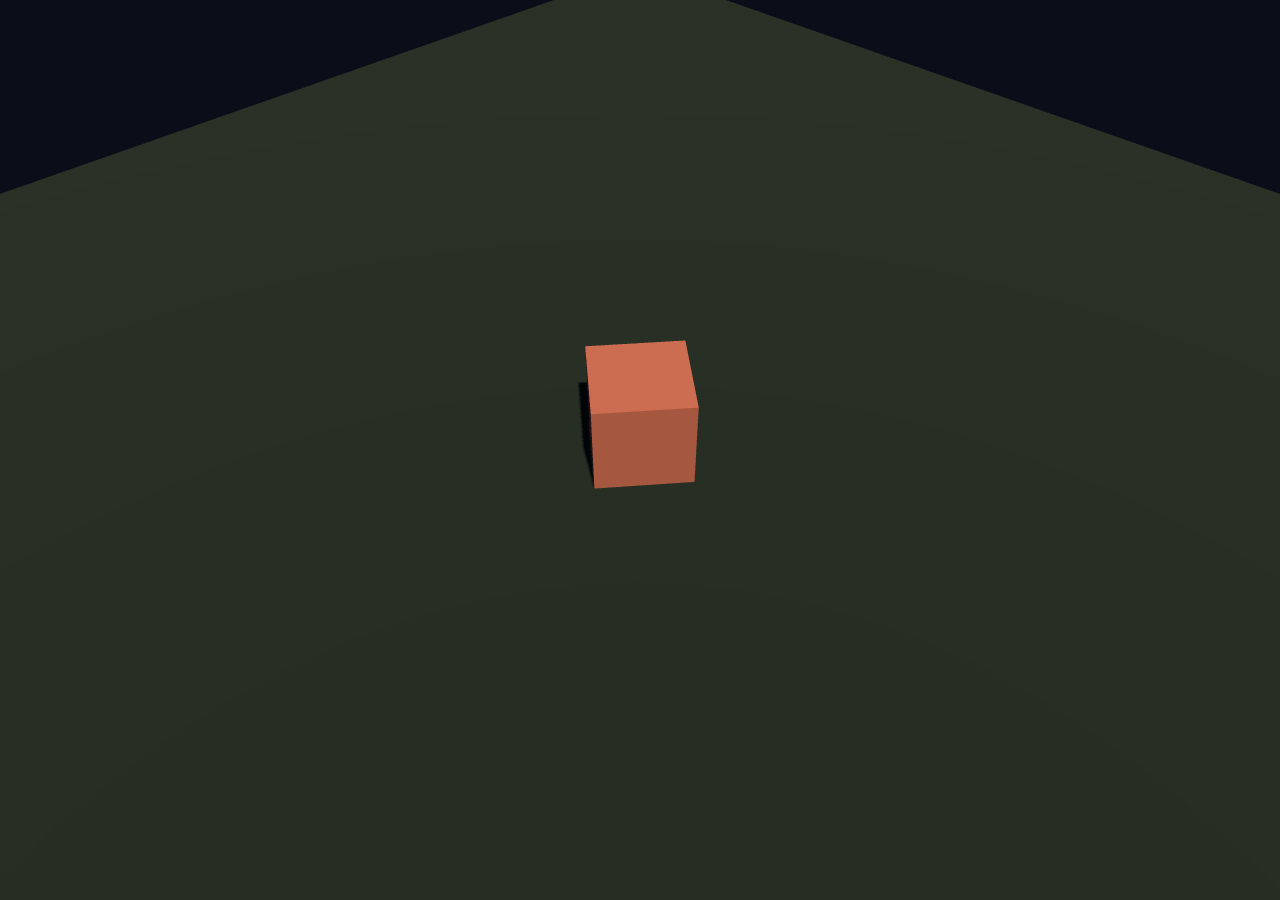
==== commit 68bf1681: "RTS core: sim engine, faction data, rival lab AI — verified headless Pure-JS fixed-timestep simulati" ====
--- a/index.html
+++ b/index.html
@@ -1,1438 +1,24 @@
 <!DOCTYPE html>
-<html lang="pl">
+<html lang="en">
 <head>
 <meta charset="UTF-8">
 <meta name="viewport" content="width=device-width, initial-scale=1.0">
-<title>Kwiatki vs Zombiaki 🌻🧟</title>
-<style>
-  * { margin:0; padding:0; box-sizing:border-box; }
-  body {
-    background:radial-gradient(ellipse at 50% -20%, #35502a 0%, #1c2a14 55%, #0e150a 100%);
-    color:#eee; font-family:'Segoe UI',system-ui,sans-serif;
-    display:flex; flex-direction:column; align-items:center; min-height:100vh; padding:10px;
-    user-select:none; -webkit-user-select:none;
+<title>SUPERINTELLIGENCE — The AI Race RTS</title>
+<link rel="stylesheet" href="src/ui/hud.css">
+<script type="importmap">
+{
+  "imports": {
+    "three": "./lib/three.module.js",
+    "three/addons/": "./lib/addons/"
   }
-  h1 {
-    font-size:24px; margin:4px 0 10px; letter-spacing:2px; font-weight:900;
-    background:linear-gradient(#ffe98a,#ffb62e 60%,#d97b16);
-    -webkit-background-clip:text; background-clip:text; color:transparent;
-    filter:drop-shadow(2px 3px 0 rgba(0,0,0,.7));
-  }
-  #topbar {
-    width:970px; max-width:100%; display:flex; align-items:stretch; gap:8px;
-    background:linear-gradient(#4a3520,#33240f); border:3px solid #7a5730; border-radius:12px;
-    padding:7px; margin-bottom:8px; box-shadow:0 6px 18px rgba(0,0,0,.55), inset 0 1px 0 rgba(255,255,255,.12);
-  }
-  #sunbox {
-    display:flex; flex-direction:column; align-items:center; justify-content:center;
-    background:linear-gradient(#241a0d,#1a1208); border:2px solid #5d451f; border-radius:10px;
-    padding:4px 10px; min-width:84px; box-shadow:inset 0 2px 6px rgba(0,0,0,.6);
-  }
-  #sunIcon { width:32px; height:32px; }
-  #sunCount { font-size:20px; font-weight:bold; color:#ffd94a; text-shadow:0 0 8px rgba(255,200,40,.5); }
-  #cards { display:flex; gap:6px; flex:1; flex-wrap:wrap; }
-  .card {
-    position:relative; width:64px; height:78px;
-    background:linear-gradient(#68512a,#463314); border:2px solid #94733d; border-radius:10px;
-    cursor:pointer; display:flex; flex-direction:column; align-items:center; justify-content:center;
-    gap:1px; overflow:hidden; transition:transform .08s, box-shadow .08s;
-    box-shadow:0 3px 6px rgba(0,0,0,.4), inset 0 1px 0 rgba(255,255,255,.15);
-  }
-  .card:hover { transform:scale(1.06); box-shadow:0 5px 12px rgba(0,0,0,.5); }
-  .card canvas { width:44px; height:44px; }
-  .card .cost {
-    font-size:12px; font-weight:bold; color:#ffd94a;
-    background:rgba(0,0,0,.35); border-radius:6px; padding:0 7px; line-height:15px;
-  }
-  .card.sel { border-color:#8dff6e; box-shadow:0 0 14px rgba(125,255,90,.8), inset 0 0 8px rgba(125,255,90,.3); }
-  .card.poor canvas, .card.poor .cost { opacity:.35; filter:grayscale(.7); }
-  .card .cd {
-    position:absolute; left:0; bottom:0; width:100%; height:0%;
-    background:rgba(0,0,0,.72); pointer-events:none;
-  }
-  #tools { display:flex; flex-direction:column; gap:4px; justify-content:center; }
-  .tool {
-    background:linear-gradient(#68512a,#463314); border:2px solid #94733d; border-radius:8px;
-    color:#f5e8cf; font-size:13px; padding:3px 9px; cursor:pointer; white-space:nowrap;
-    text-shadow:1px 1px 0 rgba(0,0,0,.6);
-  }
-  .tool:hover { filter:brightness(1.15); }
-  .tool.sel { border-color:#ff7a5e; box-shadow:0 0 10px rgba(255,110,80,.8); }
-  #waveinfo {
-    display:flex; flex-direction:column; align-items:center; justify-content:center;
-    min-width:132px; background:linear-gradient(#241a0d,#1a1208); border:2px solid #5d451f;
-    border-radius:10px; padding:4px 8px; gap:4px; box-shadow:inset 0 2px 6px rgba(0,0,0,.6);
-  }
-  #waveLabel { font-size:14px; font-weight:bold; color:#ffb14a; }
-  #waveBarWrap { width:112px; height:11px; background:#0d0d0d; border-radius:6px; overflow:hidden; border:1px solid #443311; }
-  #waveBar { height:100%; width:0%; background:linear-gradient(90deg,#5eff6a,#ffd94a,#ff8a3a); transition:width .3s; }
-  #killLabel { font-size:11px; color:#b8a888; }
-  #stage { position:relative; width:970px; max-width:100%; }
-  canvas#cv {
-    width:100%; display:block; border:4px solid #7a5730; border-radius:12px;
-    cursor:crosshair; box-shadow:0 10px 30px rgba(0,0,0,.6), inset 0 0 40px rgba(0,0,0,.2);
-  }
-  #overlay {
-    position:absolute; inset:0; background:rgba(8,13,4,.9); border-radius:12px;
-    display:flex; flex-direction:column; align-items:center; justify-content:center;
-    text-align:center; padding:20px; z-index:5; backdrop-filter:blur(3px);
-  }
-  #overlay.hidden { display:none; }
-  #overlay h2 {
-    font-size:40px; margin-bottom:12px; font-weight:900; letter-spacing:1px;
-    background:linear-gradient(#ffe98a,#ffb62e 60%,#d97b16);
-    -webkit-background-clip:text; background-clip:text; color:transparent;
-    filter:drop-shadow(3px 3px 0 rgba(0,0,0,.8));
-  }
-  #overlay p { margin:4px 0; font-size:15px; color:#ddd; }
-  #overlay .feat { color:#9fe870; font-size:14px; }
-  #overlay button {
-    margin-top:16px; font-size:22px; font-weight:bold; padding:10px 34px; cursor:pointer;
-    background:linear-gradient(#8ee252,#4a9e22 60%,#3a7d18); color:#fff; border:3px solid #2d6212;
-    border-radius:12px; text-shadow:1px 2px 0 rgba(0,0,0,.6); margin-left:6px; margin-right:6px;
-    box-shadow:0 5px 0 #1e4a0c, 0 8px 16px rgba(0,0,0,.5);
-  }
-  #overlay button:hover { filter:brightness(1.12); transform:translateY(-1px); }
-  #overlay button:active { transform:translateY(3px); box-shadow:0 2px 0 #1e4a0c; }
-  #overlay button.alt { background:linear-gradient(#e8c25a,#9e7422 60%,#7d5a16); border-color:#62480f; font-size:17px; box-shadow:0 5px 0 #4a370c, 0 8px 16px rgba(0,0,0,.5); }
-  #hint { font-size:12px; color:#8a9a78; margin-top:8px; text-align:center; text-shadow:1px 1px 0 rgba(0,0,0,.5); }
-</style>
+}
+</script>
 </head>
 <body>
-<h1>KWIATKI vs ZOMBIAKI</h1>
-
-<div id="topbar">
-  <div id="sunbox"><canvas id="sunIcon" width="32" height="32"></canvas><span id="sunCount">150</span></div>
-  <div id="cards"></div>
-  <div id="tools">
-    <button class="tool" id="shovelBtn">🪏 Łopata</button>
-    <button class="tool" id="upBtn">⭐ Ulepsz (150)</button>
-    <button class="tool" id="muteBtn">🔊 Dźwięk</button>
-  </div>
-  <div id="waveinfo">
-    <span id="waveLabel">Fala –</span>
-    <div id="waveBarWrap"><div id="waveBar"></div></div>
-    <span id="killLabel">☠️ 0</span>
-  </div>
+<div id="app">
+  <canvas id="gl"></canvas>
+  <div id="hud"></div>
 </div>
-
-<div id="stage">
-  <canvas id="cv" width="970" height="480"></canvas>
-  <div id="overlay"></div>
-</div>
-<div id="hint">Klikaj słońca i power-upy na planszy · Wybierz kartę i kliknij pole, by sadzić · PPM anuluje · [P] pauza</div>
-
-<script>
-'use strict';
-
-// ====== STAŁE PLANSZY ======
-const COLS=9, ROWS=5, CW=100, CH=96, GX=70;
-const cv=document.getElementById('cv'), ctx=cv.getContext('2d');
-const W=cv.width, H=cv.height;
-const WIN_WAVE=10, UPGRADE_COST=150;
-const TAU=Math.PI*2;
-
-// ====== DEFINICJE ROŚLIN ======
-const PLANTS={
-  sunflower:{name:'Słonecznik', cost:50,  hp:80,  cd:5,  desc:'produkuje słońce'},
-  pea:      {name:'Groszek',    cost:100, hp:100, cd:5,  desc:'strzela groszkiem'},
-  ice:      {name:'Mrozak',     cost:175, hp:100, cd:6,  desc:'spowalnia zombie'},
-  nut:      {name:'Orzech',     cost:50,  hp:600, cd:18, desc:'twarda ściana'},
-  cherry:   {name:'Wiśnia',     cost:150, hp:100, cd:25, desc:'eksploduje 3x3'},
-  tesla:    {name:'Tesla',      cost:200, hp:100, cd:10, desc:'razi łańcuchem'},
-};
-
-// ====== DEFINICJE ZOMBIE ======
-const ZTYPES={
-  normal:{hp:100,  speed:11},
-  cone:  {hp:230,  speed:11},
-  bucket:{hp:400,  speed:10},
-  runner:{hp:70,   speed:26},
-  boss:  {hp:1600, speed:7},
-};
-
-// ====== DŹWIĘK ======
-let audioCtx=null, muted=false;
-function beep(freq,dur,type='square',vol=0.05){
-  if(muted) return;
-  try{
-    if(!audioCtx) audioCtx=new (window.AudioContext||window.webkitAudioContext)();
-    const o=audioCtx.createOscillator(), g=audioCtx.createGain();
-    o.type=type; o.frequency.value=freq;
-    g.gain.setValueAtTime(vol,audioCtx.currentTime);
-    g.gain.exponentialRampToValueAtTime(0.001,audioCtx.currentTime+dur);
-    o.connect(g); g.connect(audioCtx.destination);
-    o.start(); o.stop(audioCtx.currentTime+dur);
-  }catch(e){}
-}
-
-// ====== POMOCNICZE RYSOWANIE ======
-function rr(g,x,y,w,h,r){
-  g.beginPath();
-  g.moveTo(x+r,y);
-  g.arcTo(x+w,y,x+w,y+h,r); g.arcTo(x+w,y+h,x,y+h,r);
-  g.arcTo(x,y+h,x,y,r); g.arcTo(x,y,x+w,y,r);
-  g.closePath();
-}
-function star(g,x,y,r,color){
-  g.save(); g.translate(x,y); g.fillStyle=color;
-  g.beginPath();
-  for(let i=0;i<10;i++){
-    const a=-Math.PI/2+i*Math.PI/5, rad=i%2===0?r:r*0.45;
-    g.lineTo(Math.cos(a)*rad,Math.sin(a)*rad);
-  }
-  g.closePath(); g.fill();
-  g.strokeStyle='rgba(120,80,0,.6)'; g.lineWidth=1; g.stroke();
-  g.restore();
-}
-function leaf(g,x,y,dir,color='#4da33a'){
-  g.save(); g.translate(x,y); g.scale(dir,1); g.rotate(-0.55);
-  g.fillStyle=color;
-  g.beginPath(); g.ellipse(8,0,8.5,3.6,0,0,TAU); g.fill();
-  g.strokeStyle='rgba(30,80,20,.5)'; g.lineWidth=1;
-  g.beginPath(); g.moveTo(1,0); g.lineTo(15,0); g.stroke();
-  g.restore();
-}
-function stem(g,sway){
-  g.strokeStyle='#3f9331'; g.lineWidth=5; g.lineCap='round';
-  g.beginPath(); g.moveTo(0,32); g.quadraticCurveTo(-2+sway*20,18,sway*30,6); g.stroke();
-}
-function plantShadow(g){
-  g.fillStyle='rgba(0,0,0,.22)';
-  g.beginPath(); g.ellipse(0,33,17,4.5,0,0,TAU); g.fill();
-}
-
-// ====== GRAFIKA ROŚLIN ======
-function drawSunflower(g,t,up){
-  const sw=Math.sin(t*1.8)*0.05;
-  plantShadow(g);
-  stem(g,sw);
-  leaf(g,-1,25,-1); leaf(g,1,28,1);
-  g.save(); g.translate(sw*30,0); g.rotate(sw*1.5);
-  for(let i=0;i<12;i++){
-    g.save(); g.rotate(i*Math.PI/6+Math.sin(t*1.8)*0.03);
-    const pg=g.createLinearGradient(6,0,24,0);
-    pg.addColorStop(0,'#ffb814'); pg.addColorStop(1,up?'#ffe45e':'#ffd428');
-    g.fillStyle=pg;
-    g.beginPath(); g.ellipse(15.5,0,9.5,4.4,0,0,TAU); g.fill();
-    g.strokeStyle='rgba(180,110,0,.45)'; g.lineWidth=1; g.stroke();
-    g.restore();
-  }
-  const cg=g.createRadialGradient(-3,-3,1,0,0,11);
-  cg.addColorStop(0,'#a5702f'); cg.addColorStop(1,'#5e3a14');
-  g.fillStyle=cg;
-  g.beginPath(); g.arc(0,0,10.5,0,TAU); g.fill();
-  g.strokeStyle='#4a2d0e'; g.lineWidth=1.5; g.stroke();
-  // twarz
-  g.fillStyle='#fff';
-  g.beginPath(); g.arc(-3.5,-2,2.2,0,TAU); g.arc(3.5,-2,2.2,0,TAU); g.fill();
-  g.fillStyle='#2b1a0a';
-  g.beginPath(); g.arc(-3,-1.7,1.1,0,TAU); g.arc(4,-1.7,1.1,0,TAU); g.fill();
-  g.strokeStyle='#2b1a0a'; g.lineWidth=1.4; g.lineCap='round';
-  g.beginPath(); g.arc(0,2,4,0.25*Math.PI,0.75*Math.PI); g.stroke();
-  g.restore();
-}
-
-function drawShooter(g,t,ice,recoil,up){
-  const sw=Math.sin(t*2+1)*0.04;
-  plantShadow(g);
-  stem(g,sw);
-  leaf(g,-2,26,-1); leaf(g,2,28,1);
-  g.save(); g.translate(-Math.max(0,recoil)*40+sw*20,-8); g.rotate(sw);
-  const cL=ice?'#bfe9f7':'#a2d95e', cM=ice?'#79c4e2':'#63b52c', cD=ice?'#3d85a8':'#3c7f18';
-  // czubek — kiełek
-  g.save(); g.translate(-4,-15); g.rotate(-0.5+sw*2);
-  leaf(g,0,0,-1,ice?'#8fd2e8':'#4da33a');
-  g.restore();
-  // głowa
-  const hg=g.createRadialGradient(-7,-6,2,-2,0,17);
-  hg.addColorStop(0,cL); hg.addColorStop(0.6,cM); hg.addColorStop(1,cD);
-  g.fillStyle=hg;
-  g.beginPath(); g.arc(-2,0,14.5,0,TAU); g.fill();
-  // ryjek / lufa
-  const sg=g.createLinearGradient(4,-12,4,6);
-  sg.addColorStop(0,cM); sg.addColorStop(1,cD);
-  g.fillStyle=sg;
-  g.beginPath(); g.ellipse(9,-3,11,8.5,0,0,TAU); g.fill();
-  // wylot lufy
-  g.fillStyle=cD;
-  g.beginPath(); g.ellipse(17.5,-3,4.5,6.5,0,0,TAU); g.fill();
-  g.fillStyle=ice?'#1e4a61':'#1c3a0b';
-  g.beginPath(); g.ellipse(18.5,-3,2.6,4.5,0,0,TAU); g.fill();
-  // oko
-  g.fillStyle='#fff';
-  g.beginPath(); g.ellipse(-1,-5.5,3.6,4.2,0,0,TAU); g.fill();
-  g.fillStyle='#1a1a1a';
-  g.beginPath(); g.arc(0.4,-5,1.8,0,TAU); g.fill();
-  g.strokeStyle=cD; g.lineWidth=1.6; g.lineCap='round';
-  g.beginPath(); g.moveTo(-5,-10); g.lineTo(1,-11); g.stroke();
-  if(ice){ // sople i szron
-    g.fillStyle='rgba(255,255,255,.85)';
-    for(const [fx,fy] of [[-10,-8],[-12,2],[-4,8]]){
-      g.beginPath(); g.moveTo(fx,fy); g.lineTo(fx+2,fy+5); g.lineTo(fx+4,fy); g.closePath(); g.fill();
-    }
-  }
-  if(up){ star(g,10,-16,6,'#ffd21f'); }
-  g.restore();
-}
-
-function drawNut(g,t,hpRatio,up){
-  const br=1+Math.sin(t*2.4)*0.015;
-  plantShadow(g);
-  g.save(); g.scale(1,br);
-  const ng=g.createRadialGradient(-7,-12,3,0,2,30);
-  ng.addColorStop(0,'#e0ac66'); ng.addColorStop(0.65,'#b0793a'); ng.addColorStop(1,'#7d5222');
-  g.fillStyle=ng;
-  g.beginPath(); g.ellipse(0,5,20,27,0,0,TAU); g.fill();
-  g.strokeStyle='#5e3c14'; g.lineWidth=2; g.stroke();
-  // połysk
-  g.fillStyle='rgba(255,240,200,.3)';
-  g.beginPath(); g.ellipse(-8,-9,4.5,9,-0.35,0,TAU); g.fill();
-  // twarz
-  const worried=hpRatio<0.5;
-  g.fillStyle='#fff';
-  g.beginPath(); g.arc(-6,-2,3.4,0,TAU); g.arc(6,-2,3.4,0,TAU); g.fill();
-  g.fillStyle='#241505';
-  g.beginPath(); g.arc(-5.4,-1.6,1.7,0,TAU); g.arc(6.6,-1.6,1.7,0,TAU); g.fill();
-  g.strokeStyle='#3d2508'; g.lineWidth=1.8; g.lineCap='round';
-  g.beginPath();
-  if(worried) g.arc(0,13,4.5,1.2*Math.PI,1.8*Math.PI);
-  else g.arc(0,7,4.5,0.2*Math.PI,0.8*Math.PI);
-  g.stroke();
-  // brwi
-  g.beginPath(); g.moveTo(-9,-7); g.lineTo(-3.6,-8.4); g.moveTo(3.6,-8.4); g.lineTo(9,-7); g.stroke();
-  // pęknięcia
-  g.strokeStyle='#4a2e0c'; g.lineWidth=1.6;
-  if(hpRatio<0.66){
-    g.beginPath(); g.moveTo(12,-16); g.lineTo(9,-9); g.lineTo(13,-3); g.stroke();
-  }
-  if(hpRatio<0.33){
-    g.beginPath(); g.moveTo(-13,8); g.lineTo(-8,14); g.lineTo(-12,20); g.stroke();
-    g.beginPath(); g.moveTo(2,20); g.lineTo(6,25); g.stroke();
-  }
-  if(up){ star(g,13,-20,6,'#ffd21f'); }
-  g.restore();
-}
-
-function drawCherryB(g,t,fuse){
-  const arming=fuse<0.9;
-  const flash=arming&&fuse<0.4&&Math.floor(fuse*16)%2===0;
-  const puls=arming?1+Math.sin(t*22)*0.06:1;
-  plantShadow(g);
-  g.save(); g.scale(puls,puls);
-  // ogonki
-  g.strokeStyle='#3f7a28'; g.lineWidth=2.6; g.lineCap='round';
-  g.beginPath(); g.moveTo(-8,-6); g.quadraticCurveTo(-4,-16,2,-19); g.stroke();
-  g.beginPath(); g.moveTo(10,-3); g.quadraticCurveTo(8,-14,2,-19); g.stroke();
-  // lont z iskrą
-  g.strokeStyle='#7d5a2a'; g.lineWidth=2;
-  g.beginPath(); g.moveTo(2,-19); g.quadraticCurveTo(6,-23,4,-27); g.stroke();
-  const sp=1+Math.sin(t*30)*0.5;
-  g.fillStyle='#ffe95e';
-  star(g,4,-28,3.5*sp,'#ffe95e');
-  // wisienki
-  for(const [cx,cy,r] of [[-9,6,11.5],[10,9,10.5]]){
-    const cg2=g.createRadialGradient(cx-4,cy-5,1,cx,cy,r+2);
-    if(flash){ cg2.addColorStop(0,'#fff'); cg2.addColorStop(1,'#ff9c8a'); }
-    else { cg2.addColorStop(0,'#ff6a52'); cg2.addColorStop(0.6,'#d92714'); cg2.addColorStop(1,'#8f0f06'); }
-    g.fillStyle=cg2;
-    g.beginPath(); g.arc(cx,cy,r,0,TAU); g.fill();
-    g.fillStyle='rgba(255,255,255,.45)';
-    g.beginPath(); g.ellipse(cx-3.5,cy-4.5,2.8,1.8,-0.5,0,TAU); g.fill();
-    // gniewne oczy
-    g.fillStyle='#fff';
-    g.beginPath(); g.arc(cx-2,cy-1,2.4,0,TAU); g.arc(cx+3,cy-1,2.4,0,TAU); g.fill();
-    g.fillStyle='#1a0505';
-    g.beginPath(); g.arc(cx-1.5,cy-0.6,1.2,0,TAU); g.arc(cx+3.5,cy-0.6,1.2,0,TAU); g.fill();
-    g.strokeStyle='#5e0a02'; g.lineWidth=1.6;
-    g.beginPath(); g.moveTo(cx-5,cy-5); g.lineTo(cx-0.5,cy-3.2); g.moveTo(cx+6.5,cy-5); g.lineTo(cx+2,cy-3.2); g.stroke();
-  }
-  g.restore();
-}
-
-function drawTesla(g,t,up,flash){
-  plantShadow(g);
-  // doniczka metalowa
-  const bg2=g.createLinearGradient(-12,18,12,18);
-  bg2.addColorStop(0,'#5d6870'); bg2.addColorStop(0.5,'#9aa7b0'); bg2.addColorStop(1,'#5d6870');
-  g.fillStyle=bg2;
-  g.beginPath(); g.moveTo(-12,17); g.lineTo(12,17); g.lineTo(9,32); g.lineTo(-9,32); g.closePath(); g.fill();
-  g.strokeStyle='#3d454c'; g.lineWidth=1.5; g.stroke();
-  g.fillStyle='#48525a';
-  g.beginPath(); g.ellipse(0,17,12,3,0,0,TAU); g.fill();
-  // pręt cewki
-  const rg=g.createLinearGradient(-4,0,4,0);
-  rg.addColorStop(0,'#707c85'); rg.addColorStop(0.5,'#c2ccd4'); rg.addColorStop(1,'#707c85');
-  g.fillStyle=rg;
-  g.fillRect(-3.5,-8,7,25);
-  g.strokeStyle='#4a545c'; g.lineWidth=1.4;
-  for(let i=0;i<3;i++){ g.beginPath(); g.moveTo(-3.5,-2+i*6); g.lineTo(3.5,-2+i*6); g.stroke(); }
-  // kula plazmowa
-  const pulse=0.85+Math.sin(t*6)*0.15+(flash>0?flash*2.5:0);
-  const orbR=up?10:8;
-  const gl=g.createRadialGradient(0,-14,1,0,-14,orbR*2.4*pulse);
-  gl.addColorStop(0,'rgba(200,245,255,.85)');
-  gl.addColorStop(0.4,'rgba(90,200,255,.4)');
-  gl.addColorStop(1,'rgba(90,200,255,0)');
-  g.fillStyle=gl;
-  g.beginPath(); g.arc(0,-14,orbR*2.4*pulse,0,TAU); g.fill();
-  const og=g.createRadialGradient(-2,-16,1,0,-14,orbR);
-  og.addColorStop(0,'#ffffff'); og.addColorStop(0.55,'#9fe4ff'); og.addColorStop(1,'#2f9ad4');
-  g.fillStyle=og;
-  g.beginPath(); g.arc(0,-14,orbR,0,TAU); g.fill();
-  // iskry wokół kuli
-  g.strokeStyle='rgba(220,250,255,.8)'; g.lineWidth=1.4; g.lineCap='round';
-  for(let i=0;i<3;i++){
-    const a=t*4+i*2.1;
-    const x1=Math.cos(a)*orbR, y1=-14+Math.sin(a)*orbR;
-    g.beginPath(); g.moveTo(x1,y1);
-    g.lineTo(x1+Math.cos(a)*5+(Math.random()-0.5)*4, y1+Math.sin(a)*5+(Math.random()-0.5)*4);
-    g.stroke();
-  }
-  if(up){ star(g,12,-24,6,'#ffd21f'); }
-}
-
-function drawPlantArt(g,type,t,p){
-  const up=!!(p&&p.up);
-  switch(type){
-    case 'sunflower': drawSunflower(g,t,up); break;
-    case 'pea':  drawShooter(g,t,false,p?(p.recoil||0):0,up); break;
-    case 'ice':  drawShooter(g,t,true, p?(p.recoil||0):0,up); break;
-    case 'nut':  drawNut(g,t,p?Math.max(0,p.hp/p.maxHp):1,up); break;
-    case 'cherry': drawCherryB(g,t,p?p.fuse:1); break;
-    case 'tesla':  drawTesla(g,t,up,p?(p.recoil||0):0); break;
-  }
-}
-
-// ====== GRAFIKA ZOMBIE ======
-function drawZombieArt(g,t,z){
-  const boss=z.type==='boss';
-  const s=boss?1.62 : z.type==='runner'?0.95 : 1.05;
-  const skin  = boss?'#c0563e':'#a8bd72';
-  const skinD = boss?'#8a3a26':'#7d9350';
-  const skinL = boss?'#d97a5a':'#c4d494';
-  const suit  = boss?'#4a2b3a':'#6e6757';
-  const suitD = boss?'#33202b':'#514c3d';
-  const pants = boss?'#3a2430':'#4a4438';
-  const moving = z.frozenT<=0 && !z.eating;
-  const wob=z.wob;
-  g.save();
-  g.translate(0,34*(1-s)); g.scale(s,s);
-  // cień
-  g.fillStyle='rgba(0,0,0,.28)';
-  g.beginPath(); g.ellipse(0,33,15,4.5,0,0,TAU); g.fill();
-  // smugi biegacza
-  if(z.type==='runner'&&moving){
-    g.strokeStyle='rgba(255,255,255,.3)'; g.lineWidth=2; g.lineCap='round';
-    for(let i=0;i<3;i++){
-      const yy=-6+i*10, off=(t*90+i*13)%22;
-      g.beginPath(); g.moveTo(14+off,yy); g.lineTo(24+off,yy); g.stroke();
-    }
-  }
-  // nogi
-  const swl=moving?Math.sin(wob*2.2)*4.5:1.5;
-  g.strokeStyle=pants; g.lineWidth=5.5; g.lineCap='round';
-  g.beginPath(); g.moveTo(-3,13); g.lineTo(-4+swl,30); g.stroke();
-  g.beginPath(); g.moveTo(3,13); g.lineTo(4-swl,30); g.stroke();
-  g.fillStyle='#2c2822';
-  g.beginPath(); g.ellipse(-6+swl,31.5,5,2.6,0,0,TAU); g.fill();
-  g.beginPath(); g.ellipse(2-swl,31.5,5,2.6,0,0,TAU); g.fill();
-  const lean=z.type==='runner'?-0.22:-0.06;
-  g.save(); g.rotate(lean);
-  // tułów — podarta marynarka
-  const tg2=g.createLinearGradient(-9,-10,9,14);
-  tg2.addColorStop(0,suit); tg2.addColorStop(1,suitD);
-  g.fillStyle=tg2;
-  rr(g,-9,-10,18,24,4); g.fill();
-  g.fillStyle=suitD;
-  g.beginPath(); g.moveTo(-9,14); g.lineTo(-5,9); g.lineTo(-1,14); g.closePath(); g.fill();
-  g.beginPath(); g.moveTo(3,14); g.lineTo(6,10); g.lineTo(9,14); g.closePath(); g.fill();
-  // krawat
-  g.fillStyle=boss?'#d4a017':'#8f2f26';
-  g.beginPath(); g.moveTo(0,-8); g.lineTo(-2.5,-4); g.lineTo(0,6); g.lineTo(2.5,-4); g.closePath(); g.fill();
-  // ramiona wyciągnięte do przodu
-  const armY=-4+Math.sin(wob*2.2+1)*1.5+(z.eating?Math.sin(wob*5)*2.5:0);
-  g.strokeStyle=suitD; g.lineWidth=5;
-  g.beginPath(); g.moveTo(-4,-6); g.lineTo(-15,armY); g.stroke();
-  g.strokeStyle=skinD; g.lineWidth=4.4;
-  g.beginPath(); g.moveTo(-15,armY); g.lineTo(-22,armY+3); g.stroke();
-  g.fillStyle=skinD; g.beginPath(); g.arc(-23,armY+3,3,0,TAU); g.fill();
-  g.strokeStyle=suit; g.lineWidth=5;
-  g.beginPath(); g.moveTo(-2,-2); g.lineTo(-14,armY+5); g.stroke();
-  g.strokeStyle=skin; g.lineWidth=4.4;
-  g.beginPath(); g.moveTo(-14,armY+5); g.lineTo(-21,armY+8); g.stroke();
-  g.fillStyle=skin; g.beginPath(); g.arc(-22,armY+8,3,0,TAU); g.fill();
-  // głowa
-  g.save(); g.translate(-2,-16); g.rotate(Math.sin(wob*1.6)*0.05-0.04);
-  const chomp=z.eating?2+Math.abs(Math.sin(wob*4.5))*3.5:1.4;
-  const hg2=g.createRadialGradient(-3,-7,1,0,-3,12);
-  hg2.addColorStop(0,skinL); hg2.addColorStop(1,skin);
-  g.fillStyle=hg2;
-  g.beginPath(); g.arc(0,-4,9.8,0,TAU); g.fill();
-  // ucho
-  g.fillStyle=skinD;
-  g.beginPath(); g.arc(8,-4,2.4,0,TAU); g.fill();
-  // szczęka
-  g.fillStyle=skinD;
-  g.beginPath(); g.ellipse(-3,3.5+chomp*0.5,6.2,3.6,0,0,TAU); g.fill();
-  // usta
-  g.fillStyle='#3a1d1d';
-  g.beginPath(); g.ellipse(-4,1.5,4.6,chomp,0,0,TAU); g.fill();
-  g.fillStyle='#e8e3d0';
-  g.fillRect(-6.5,0.2,2,1.6); g.fillRect(-3,0.2,2,1.6);
-  // oczy
-  g.fillStyle='#e8e3d0';
-  g.beginPath(); g.arc(-5,-6,2.8,0,TAU); g.arc(2.4,-7,3.2,0,TAU); g.fill();
-  g.fillStyle=boss?'#ff3a1a':'#1e1e1e';
-  g.beginPath(); g.arc(-6,-6,1.2,0,TAU); g.arc(1.2,-7,1.35,0,TAU); g.fill();
-  // opadająca powieka + blizna
-  g.strokeStyle=skinD; g.lineWidth=1.6; g.lineCap='round';
-  g.beginPath(); g.moveTo(0,-10); g.lineTo(5,-9.4); g.stroke();
-  g.beginPath(); g.moveTo(4,-13); g.lineTo(7,-10);
-  g.moveTo(4.4,-12.6) ; g.lineTo(5.8,-13.4);
-  g.moveTo(5.4,-11.6); g.lineTo(6.8,-12.4); g.stroke();
-  // włosy
-  g.strokeStyle='#3a3a2c'; g.lineWidth=1.6;
-  g.beginPath();
-  g.moveTo(-6,-12.5); g.lineTo(-7.5,-16);
-  g.moveTo(-2,-13.6); g.lineTo(-2.4,-17.4);
-  g.moveTo(2,-13.4); g.lineTo(3.4,-16.6);
-  g.stroke();
-  // akcesoria
-  if(z.type==='cone'){
-    const cg3=g.createLinearGradient(-8,-28,6,-10);
-    cg3.addColorStop(0,'#f0a03c'); cg3.addColorStop(1,'#c26a1a');
-    g.fillStyle=cg3;
-    g.beginPath(); g.moveTo(-8,-11); g.lineTo(-1,-30); g.lineTo(6,-11); g.closePath(); g.fill();
-    g.strokeStyle='#8f4a10'; g.lineWidth=1.4; g.stroke();
-    g.strokeStyle='#ffe0b0'; g.lineWidth=2;
-    g.beginPath(); g.moveTo(-4.6,-18); g.lineTo(2.8,-18); g.stroke();
-    g.fillStyle='#c26a1a';
-    g.beginPath(); g.ellipse(-1,-11,8.4,2.4,0,0,TAU); g.fill();
-  } else if(z.type==='bucket'){
-    const bg3=g.createLinearGradient(-9,-28,7,-10);
-    bg3.addColorStop(0,'#b8c2ca'); bg3.addColorStop(1,'#78848d');
-    g.fillStyle=bg3;
-    g.beginPath(); g.moveTo(-9,-10); g.lineTo(-7,-28); g.lineTo(5,-28); g.lineTo(7,-10); g.closePath(); g.fill();
-    g.strokeStyle='#4d565e'; g.lineWidth=1.6; g.stroke();
-    g.fillStyle='#68747d';
-    g.beginPath(); g.ellipse(-1,-10,8.6,2.4,0,0,TAU); g.fill();
-    g.strokeStyle='rgba(255,255,255,.55)'; g.lineWidth=2;
-    g.beginPath(); g.moveTo(-5.5,-25) ; g.lineTo(-4.5,-13); g.stroke();
-  } else if(z.type==='runner'){
-    g.fillStyle='#d92f1e';
-    rr(g,-9,-11.5,18.4,4.4,2); g.fill();
-    g.beginPath(); g.moveTo(8,-10); g.lineTo(16,-7); g.lineTo(15,-11); g.closePath(); g.fill();
-  } else if(boss){
-    g.fillStyle='#4a2018';
-    g.beginPath(); g.moveTo(-8,-9); g.quadraticCurveTo(-15,-16,-12,-24); g.quadraticCurveTo(-9,-17,-5,-13); g.closePath(); g.fill();
-    g.beginPath(); g.moveTo(6,-10); g.quadraticCurveTo(13,-17,10,-25); g.quadraticCurveTo(7,-18,3,-14); g.closePath(); g.fill();
-    g.fillStyle='#ffd21f';
-    g.beginPath();
-    g.moveTo(-6,-13); g.lineTo(-6,-20); g.lineTo(-3.4,-15.5); g.lineTo(-1,-21); g.lineTo(1.4,-15.5); g.lineTo(4,-20); g.lineTo(4,-13);
-    g.closePath(); g.fill();
-    g.strokeStyle='#a5780a'; g.lineWidth=1; g.stroke();
-  }
-  g.restore(); // głowa
-  g.restore(); // pochylenie
-  // zamrożenie / spowolnienie / trafienie
-  if(z.frozenT>0){
-    g.fillStyle='rgba(140,210,255,.4)'; g.strokeStyle='rgba(225,248,255,.85)'; g.lineWidth=2;
-    rr(g,-15,-32,30,66,7); g.fill(); g.stroke();
-    g.strokeStyle='rgba(255,255,255,.6)'; g.lineWidth=2.5;
-    g.beginPath(); g.moveTo(-8,-26); g.lineTo(2,-12); g.stroke();
-  } else if(z.slowT>0){
-    g.fillStyle='rgba(110,195,255,.2)';
-    g.beginPath(); g.ellipse(0,0,17,34,0,0,TAU); g.fill();
-  }
-  if(z.hitT>0){
-    g.fillStyle=`rgba(255,255,255,${Math.min(0.8,z.hitT*6)})`;
-    g.beginPath(); g.ellipse(-1,-1,15,30,0,0,TAU); g.fill();
-  }
-  g.restore();
-}
-
-// ====== GRAFIKA: KOSIARKA / SŁOŃCE / POWER-UPY ======
-function drawMowerArt(g,t,active){
-  g.save();
-  // rączka
-  g.strokeStyle='#5a5a5a'; g.lineWidth=3; g.lineCap='round';
-  g.beginPath(); g.moveTo(10,-4); g.lineTo(20,-18); g.stroke();
-  g.strokeStyle='#333'; g.lineWidth=2;
-  g.beginPath(); g.moveTo(18,-19); g.lineTo(23,-16); g.stroke();
-  // korpus
-  const mg=g.createLinearGradient(0,-14,0,0);
-  mg.addColorStop(0,'#e85a42'); mg.addColorStop(1,'#9e2f1e');
-  g.fillStyle=mg;
-  rr(g,-16,-13,32,12,4); g.fill();
-  g.strokeStyle='#701d10'; g.lineWidth=1.5; g.stroke();
-  // silnik
-  g.fillStyle='#8a8f94';
-  rr(g,-8,-19,12,7,2); g.fill();
-  g.strokeStyle='#54585c'; g.stroke();
-  // osłona trawy z przodu
-  g.fillStyle='#7d1f12';
-  g.beginPath(); g.moveTo(16,-10); g.lineTo(22,-2); g.lineTo(16,-1); g.closePath(); g.fill();
-  // koła
-  const rot=active?t*14:0;
-  for(const wx of [-10,10]){
-    g.save(); g.translate(wx,1); g.rotate(rot);
-    g.fillStyle='#1e1e1e'; g.beginPath(); g.arc(0,0,6,0,TAU); g.fill();
-    g.fillStyle='#6e6e6e'; g.beginPath(); g.arc(0,0,2.6,0,TAU); g.fill();
-    g.strokeStyle='#444'; g.lineWidth=1.4;
-    g.beginPath(); g.moveTo(-5,0); g.lineTo(5,0); g.moveTo(0,-5); g.lineTo(0,5); g.stroke();
-    g.restore();
-  }
-  g.restore();
-}
-
-function drawSunArt(g,t,r,alpha){
-  g.save(); g.globalAlpha=alpha;
-  const gl=g.createRadialGradient(0,0,r*0.4,0,0,r*2);
-  gl.addColorStop(0,'rgba(255,225,110,.55)'); gl.addColorStop(1,'rgba(255,225,110,0)');
-  g.fillStyle=gl;
-  g.beginPath(); g.arc(0,0,r*2,0,TAU); g.fill();
-  g.save(); g.rotate(t*0.7);
-  g.fillStyle='rgba(255,205,40,.9)';
-  for(let i=0;i<12;i++){
-    g.rotate(TAU/12);
-    g.beginPath();
-    g.moveTo(r*0.75,-r*0.22); g.lineTo(r*1.45,0); g.lineTo(r*0.75,r*0.22);
-    g.closePath(); g.fill();
-  }
-  g.restore();
-  const cg4=g.createRadialGradient(-r*0.25,-r*0.25,1,0,0,r);
-  cg4.addColorStop(0,'#fffbe0'); cg4.addColorStop(0.55,'#ffd934'); cg4.addColorStop(1,'#f09d0c');
-  g.fillStyle=cg4;
-  g.beginPath(); g.arc(0,0,r,0,TAU); g.fill();
-  g.restore();
-}
-
-function drawPickupArt(g,t,type){
-  const pulse=1+Math.sin(t*7)*0.08;
-  g.save(); g.scale(pulse,pulse);
-  const gl=g.createRadialGradient(0,0,4,0,0,30);
-  gl.addColorStop(0,'rgba(255,255,255,.4)'); gl.addColorStop(1,'rgba(255,255,255,0)');
-  g.fillStyle=gl;
-  g.beginPath(); g.arc(0,0,30,0,TAU); g.fill();
-  if(type==='sun'){
-    // sakiewka złota
-    g.fillStyle='#c9902e';
-    g.beginPath(); g.moveTo(0,-13); g.quadraticCurveTo(-14,-4,-11,8);
-    g.quadraticCurveTo(-8,16,0,16); g.quadraticCurveTo(8,16,11,8);
-    g.quadraticCurveTo(14,-4,0,-13); g.closePath(); g.fill();
-    g.strokeStyle='#8a5c12'; g.lineWidth=1.6; g.stroke();
-    g.strokeStyle='#8a5c12'; g.lineWidth=2.4;
-    g.beginPath(); g.moveTo(-4,-11); g.lineTo(4,-11); g.stroke();
-    g.fillStyle='#ffe45e'; g.font='bold 13px sans-serif';
-    g.textAlign='center'; g.textBaseline='middle';
-    g.fillText('☀',0,4);
-  } else if(type==='freeze'){
-    const ig=g.createLinearGradient(-12,-12,12,12);
-    ig.addColorStop(0,'rgba(210,240,255,.95)'); ig.addColorStop(1,'rgba(110,190,235,.9)');
-    g.fillStyle=ig;
-    rr(g,-12,-12,24,24,5); g.fill();
-    g.strokeStyle='#fff'; g.lineWidth=1.6; g.stroke();
-    g.strokeStyle='#2e7ba6'; g.lineWidth=2; g.lineCap='round';
-    g.beginPath();
-    g.moveTo(0,-8); g.lineTo(0,8);
-    g.moveTo(-7,-4); g.lineTo(7,4);
-    g.moveTo(-7,4); g.lineTo(7,-4);
-    g.stroke();
-    g.strokeStyle='rgba(255,255,255,.7)'; g.lineWidth=2;
-    g.beginPath(); g.moveTo(-8,-9); g.lineTo(-3,-4); g.stroke();
-  } else { // bomb
-    const bg4=g.createRadialGradient(-4,-5,1,0,0,14);
-    bg4.addColorStop(0,'#5a5a66'); bg4.addColorStop(1,'#16161c');
-    g.fillStyle=bg4;
-    g.beginPath(); g.arc(0,2,12,0,TAU); g.fill();
-    g.fillStyle='#3d3d46';
-    rr(g,-4,-13,8,5,2); g.fill();
-    g.strokeStyle='#8a6a3a'; g.lineWidth=2;
-    g.beginPath(); g.moveTo(0,-13); g.quadraticCurveTo(5,-18,3,-21); g.stroke();
-    star(g,3,-22,3.5+Math.sin(t*25)*1.2,'#ffb02e');
-    g.fillStyle='rgba(255,255,255,.35)';
-    g.beginPath(); g.ellipse(-4,-2,3.4,2.2,-0.5,0,TAU); g.fill();
-  }
-  g.restore();
-}
-
-// ====== TŁO (renderowane raz) ======
-const bgCanvas=document.createElement('canvas');
-bgCanvas.width=W; bgCanvas.height=H;
-(function renderBG(){
-  const b=bgCanvas.getContext('2d');
-  // drewniany ganek
-  for(let r=0;r<ROWS;r++){
-    const pg=b.createLinearGradient(0,r*CH,0,(r+1)*CH);
-    pg.addColorStop(0,'#7a5a38'); pg.addColorStop(1,'#5d4226');
-    b.fillStyle=pg; b.fillRect(0,r*CH,GX,CH);
-    b.strokeStyle='rgba(40,25,10,.6)'; b.lineWidth=2;
-    b.beginPath(); b.moveTo(0,(r+1)*CH-1); b.lineTo(GX,(r+1)*CH-1); b.stroke();
-    b.strokeStyle='rgba(40,25,10,.25)'; b.lineWidth=1;
-    for(let i=0;i<4;i++){
-      const gy=r*CH+14+i*22+((r*7)%9);
-      b.beginPath(); b.moveTo(4,gy); b.lineTo(GX-6,gy+3); b.stroke();
-    }
-  }
-  b.strokeStyle='rgba(0,0,0,.35)'; b.lineWidth=3;
-  b.beginPath(); b.moveTo(GX-1,0); b.lineTo(GX-1,H); b.stroke();
-  // trawa w kratkę z tuftami
-  for(let r=0;r<ROWS;r++) for(let c=0;c<COLS;c++){
-    const light=(r+c)%2===0;
-    const gg=b.createLinearGradient(0,r*CH,0,(r+1)*CH);
-    if(light){ gg.addColorStop(0,'#8fca66'); gg.addColorStop(1,'#79b254'); }
-    else { gg.addColorStop(0,'#7cb956'); gg.addColorStop(1,'#69a247'); }
-    b.fillStyle=gg;
-    b.fillRect(GX+c*CW,r*CH,CW,CH);
-    // źdźbła
-    b.strokeStyle=light?'rgba(60,110,40,.35)':'rgba(50,95,32,.35)';
-    b.lineWidth=1.4; b.lineCap='round';
-    for(let i=0;i<7;i++){
-      const tx=GX+c*CW+8+Math.random()*(CW-16);
-      const ty=r*CH+10+Math.random()*(CH-16);
-      b.beginPath(); b.moveTo(tx,ty+4); b.quadraticCurveTo(tx+1,ty,tx+3,ty-3); b.stroke();
-    }
-    b.strokeStyle='rgba(0,0,0,.06)'; b.lineWidth=1;
-    b.strokeRect(GX+c*CW+0.5,r*CH+0.5,CW-1,CH-1);
-  }
-  // winieta
-  const vg=b.createRadialGradient(W/2,H/2,H*0.5,W/2,H/2,W*0.72);
-  vg.addColorStop(0,'rgba(0,0,0,0)'); vg.addColorStop(1,'rgba(0,0,0,.22)');
-  b.fillStyle=vg; b.fillRect(0,0,W,H);
-})();
-
-// ====== STAN GRY ======
-let S=null;
-function newState(){
-  return {
-    state:'menu',        // menu | prewave | wave | pause | over | win
-    endless:false,
-    sun:150, wave:0, preT:0,
-    grid:Array.from({length:ROWS},()=>Array(COLS).fill(null)),
-    zombies:[], projectiles:[], suns:[], pickups:[], floaters:[], particles:[], zaps:[], rings:[],
-    mowers:Array.from({length:ROWS},(_,r)=>({row:r,x:GX-52,active:false,used:false,gone:false})),
-    cds:{}, selected:null, shovel:false, upgrading:false,
-    queue:[], spawnT:0, totalWave:0, killedWave:0,
-    skyT:6, sunRain:0, sunRainT:0,
-    eventT:40, overT:0,
-    combo:0, comboT:0, maxCombo:0, kills:0,
-    banner:null, mouse:{x:-1,y:-1}, prevState:'wave',
-  };
-}
-
-// ====== UI: KARTY Z RENDEROWANYMI IKONAMI ======
-function makeIcon(key){
-  const c=document.createElement('canvas');
-  c.width=52; c.height=52;
-  const g=c.getContext('2d');
-  g.translate(26,24); g.scale(0.6,0.6);
-  drawPlantArt(g,key,0.8,null);
-  return c;
-}
-const cardsDiv=document.getElementById('cards');
-const cardEls={};
-for(const key of Object.keys(PLANTS)){
-  const p=PLANTS[key];
-  const d=document.createElement('div');
-  d.className='card'; d.title=`${p.name} – ${p.desc}`;
-  d.appendChild(makeIcon(key));
-  const cost=document.createElement('span');
-  cost.className='cost'; cost.textContent=p.cost;
-  d.appendChild(cost);
-  const cd=document.createElement('div');
-  cd.className='cd';
-  d.appendChild(cd);
-  d.onclick=()=>{ if(!S||S.state==='menu') return; selectCard(key); };
-  cardsDiv.appendChild(d); cardEls[key]=d;
-}
-// ikona słońca w liczniku
-(function(){
-  const g=document.getElementById('sunIcon').getContext('2d');
-  g.translate(16,16);
-  drawSunArt(g,0.8,10,1);
-})();
-
-function selectCard(key){
-  const p=PLANTS[key];
-  if((S.cds[key]||0)>0 || S.sun<p.cost) { beep(160,.1); return; }
-  S.selected = (S.selected===key)? null : key;
-  S.shovel=false; S.upgrading=false;
-  beep(700,.06,'triangle');
-}
-
-const shovelBtn=document.getElementById('shovelBtn');
-const upBtn=document.getElementById('upBtn');
-const muteBtn=document.getElementById('muteBtn');
-shovelBtn.onclick=()=>{ if(!S) return; S.shovel=!S.shovel; S.upgrading=false; S.selected=null; };
-upBtn.onclick=()=>{ if(!S) return; S.upgrading=!S.upgrading; S.shovel=false; S.selected=null; };
-muteBtn.onclick=()=>{ muted=!muted; muteBtn.textContent=muted?'🔇 Cisza':'🔊 Dźwięk'; };
-
-// ====== POMOCNICZE ======
-const rnd=Math.random;
-function cellX(c){ return GX+c*CW+CW/2; }
-function cellY(r){ return r*CH+CH/2; }
-function floater(x,y,text,color='#ffd94a',size=18){ S.floaters.push({x,y,text,color,size,t:1.2}); }
-function banner(text){ S.banner={text,t:2.6}; }
-function boom(x,y,n,color){ for(let i=0;i<n;i++) S.particles.push({x,y,vx:(rnd()-.5)*260,vy:(rnd()-.5)*260,t:.5+rnd()*.4,color,r:2+rnd()*3}); }
-function shockRing(x,y,max,color='rgba(255,190,90,'){ S.rings.push({x,y,r:8,max,t:0.4,T:0.4,color}); }
-
-// ====== SŁOŃCE ======
-function dropSkySun(){
-  const x=GX+30+rnd()*(COLS*CW-60);
-  S.suns.push({x,y:-30,targetY:80+rnd()*(H-140),value:25,t:12});
-}
-function plantSun(x,y,value){
-  S.suns.push({x:x+(rnd()-.5)*30,y:y-10,targetY:y+10,value,t:10});
-}
-
-// ====== FALE ======
-function buildQueue(n){
-  const count=4+Math.round(n*2.2);
-  const pool=[];
-  pool.push({t:'normal',w:10});
-  if(n>=2) pool.push({t:'cone',w:4+n});
-  if(n>=3) pool.push({t:'runner',w:3+n*0.5});
-  if(n>=4) pool.push({t:'bucket',w:2+n*0.7});
-  const total=pool.reduce((a,p)=>a+p.w,0);
-  const q=[];
-  for(let i=0;i<count;i++){
-    let r=rnd()*total;
-    for(const p of pool){ r-=p.w; if(r<=0){ q.push(p.t); break; } }
-  }
-  if(n%5===0) q.push('boss');
-  return q;
-}
-function startWave(){
-  S.wave++;
-  S.queue=buildQueue(S.wave);
-  S.totalWave=S.queue.length; S.killedWave=0;
-  S.spawnT=1.5; S.state='wave';
-  if(!S.endless && S.wave===WIN_WAVE) banner('☠️ OSTATNIA FALA! ☠️');
-  else if(S.wave%5===0) banner(`Fala ${S.wave} — BOSS! 👹`);
-  else banner(`Fala ${S.wave} nadchodzi!`);
-  beep(220,.3,'sawtooth',.08);
-}
-function spawnZombie(type){
-  const zt=ZTYPES[type];
-  const hpScale = type==='boss' ? (1 + (S.wave-5)*0.18) : (1 + Math.max(0,S.wave-6)*0.07);
-  const row=Math.floor(rnd()*ROWS);
-  S.zombies.push({
-    type, row, x:W+20+rnd()*40, hp:zt.hp*hpScale, maxHp:zt.hp*hpScale,
-    speed:zt.speed*(0.9+rnd()*0.2), slowT:0, slowAmt:0, frozenT:0,
-    dead:false, wob:rnd()*6.28, eating:false, hitT:0,
-  });
-}
-
-// ====== ZOMBIE: OBRAŻENIA / ŚMIERĆ ======
-function damageZombie(z,dmg){
-  if(z.dead) return;
-  z.hp-=dmg; z.hitT=0.12;
-  if(z.hp<=0) killZombie(z);
-}
-function killZombie(z){
-  z.dead=true; S.kills++; S.killedWave++;
-  const cx=z.x, cy=cellY(z.row);
-  boom(cx,cy,12,'#8fce6e');
-  beep(180,.12,'square',.06);
-  // COMBO (autorski dodatek)
-  S.combo++; S.comboT=2.5;
-  if(S.combo>S.maxCombo) S.maxCombo=S.combo;
-  if(S.combo>=2){
-    const bonus=Math.min(S.combo*3,30);
-    S.sun+=bonus;
-    floater(cx,cy-30,`COMBO x${S.combo} +☀️${bonus}`,'#7cff5e',16);
-  }
-  // POWER-UPY (autorski dodatek)
-  if(z.type==='boss'){
-    for(let i=0;i<3;i++) dropPickup(cx+(i-1)*45,cy,z.row);
-    banner('👹 BOSS POKONANY!');
-    shockRing(cx,cy,120,'rgba(255,120,80,');
-  } else if(rnd()<0.10){
-    dropPickup(cx,cy,z.row);
-  }
-}
-function dropPickup(x,y,row){
-  const types=['sun','freeze','bomb'];
-  const type=types[Math.floor(rnd()*types.length)];
-  S.pickups.push({x:Math.min(Math.max(x,GX+20),W-20),y,row,type,t:9});
-}
-function usePickup(pk){
-  if(pk.type==='sun'){ S.sun+=75; floater(pk.x,pk.y,'+☀️75'); beep(1100,.12,'sine',.08); }
-  else if(pk.type==='freeze'){
-    for(const z of S.zombies) if(!z.dead) z.frozenT=4;
-    banner('🧊 WIELKIE ZAMROŻENIE!'); beep(500,.35,'sine',.08);
-    shockRing(pk.x,pk.y,160,'rgba(140,220,255,');
-  }
-  else if(pk.type==='bomb'){
-    for(const z of S.zombies) if(!z.dead && z.row===pk.row) damageZombie(z,400);
-    boom(pk.x,pk.y,26,'#ff8844'); banner('💣 BUM! Cała linia!'); beep(90,.4,'square',.12);
-    shockRing(pk.x,pk.y,140,'rgba(255,150,60,');
-  }
-}
-
-// ====== ROŚLINY ======
-function placePlant(key,r,c){
-  const def=PLANTS[key];
-  const p={type:key,row:r,col:c,hp:def.hp,maxHp:def.hp,up:false,
-           sunT:5+rnd()*3, shootT:0.5, zapT:1.5, fuse:0.9, recoil:0};
-  S.grid[r][c]=p;
-  S.sun-=def.cost; S.cds[key]=def.cd;
-  S.selected=null;
-  boom(cellX(c),cellY(r),8,'#c9f29b');
-  beep(520,.08,'triangle',.06);
-}
-function upgradePlant(p){
-  if(p.up || p.type==='cherry'){ floater(cellX(p.col),cellY(p.row),'Nie można!','#ff7a5e',14); return; }
-  if(S.sun<UPGRADE_COST){ floater(cellX(p.col),cellY(p.row),'Za mało słońca!','#ff7a5e',14); return; }
-  S.sun-=UPGRADE_COST; p.up=true;
-  if(p.type==='nut'){ p.maxHp=1200; p.hp=1200; }
-  floater(cellX(p.col),cellY(p.row)-20,'⭐ ULEPSZONO!','#ffd94a',16);
-  boom(cellX(p.col),cellY(p.row),14,'#ffd94a');
-  shockRing(cellX(p.col),cellY(p.row),60,'rgba(255,220,80,');
-  beep(880,.15,'triangle',.08);
-  S.upgrading=false;
-}
-function zombieAhead(row,px){
-  return S.zombies.some(z=>!z.dead&&z.row===row&&z.x>px-10&&z.x<W+10);
-}
-function fireProjectile(p){
-  const isIce=p.type==='ice';
-  const dmg=isIce?(p.up?30:15):(p.up?40:20);
-  S.projectiles.push({row:p.row,x:cellX(p.col)+18,dmg,ice:isIce,up:p.up});
-  p.recoil=0.15;
-  beep(isIce?980:840,.04,'triangle',.02);
-}
-function teslaZap(p){
-  const px=cellX(p.col);
-  const range=380, maxT=p.up?5:3, dmg=p.up?70:45;
-  const targets=S.zombies.filter(z=>!z.dead&&z.row===p.row&&z.x>px-20&&z.x<px+range)
-                         .sort((a,b)=>a.x-b.x).slice(0,maxT);
-  if(!targets.length) return false;
-  const pts=targets.map(z=>({x:z.x,y:cellY(z.row)-10}));
-  S.zaps.push({x0:px,y0:cellY(p.row)-14,pts,t:0.15});
-  for(const z of targets) damageZombie(z,dmg);
-  p.recoil=0.15;
-  beep(600,.1,'sawtooth',.05);
-  return true;
-}
-function explodeCherry(p){
-  const cx=cellX(p.col), cy=cellY(p.row);
-  for(const z of S.zombies){
-    if(z.dead) continue;
-    if(Math.abs(z.row-p.row)<=1 && Math.abs(z.x-cx)<=CW*1.5) damageZombie(z,900);
-  }
-  boom(cx,cy,40,'#ff5c33');
-  boom(cx,cy,20,'#ffd21f');
-  shockRing(cx,cy,150,'rgba(255,140,50,');
-  S.grid[p.row][p.col]=null;
-  beep(70,.5,'square',.14);
-}
-
-// ====== WYDARZENIA LOSOWE (autorski dodatek) ======
-function randomEvent(){
-  const r=rnd();
-  if(r<0.34){
-    banner('☀️ DESZCZ SŁOŃCA!');
-    S.sunRain=6; S.sunRainT=0;
-  } else if(r<0.67){
-    banner('🧟 SZAŁ HORDY!');
-    for(let i=0;i<3;i++) spawnZombie(rnd()<0.5?'normal':'runner');
-    S.totalWave+=3;
-  } else {
-    banner('⚡ PRZEŁADOWANIE ROŚLIN!');
-    S.overT=8;
-  }
-}
-
-// ====== PORAŻKA / ZWYCIĘSTWO ======
-function gameOver(){
-  S.state='over';
-  showOverlay(`
-    <h2>🧠 ZOMBIAKI ZJADŁY CI MÓZG!</h2>
-    <p>Dotarłeś do fali <b>${S.wave}</b> · Pokonane zombie: <b>${S.kills}</b> · Max combo: <b>x${S.maxCombo}</b></p>
-    <button onclick="startGame()">🔄 Jeszcze raz</button>
-  `);
-  beep(110,.8,'sawtooth',.1);
-}
-function victory(){
-  S.state='win';
-  showOverlay(`
-    <h2>🏆 ZWYCIĘSTWO!</h2>
-    <p>Obroniłeś ogród przez <b>${WIN_WAVE}</b> fal!</p>
-    <p>Pokonane zombie: <b>${S.kills}</b> · Max combo: <b>x${S.maxCombo}</b></p>
-    <button onclick="startGame()">🔄 Od nowa</button>
-    <button class="alt" onclick="goEndless()">♾️ Graj dalej (endless)</button>
-  `);
-  beep(660,.2,'triangle',.1); setTimeout(()=>beep(880,.3,'triangle',.1),200);
-}
-function goEndless(){
-  S.endless=true; S.state='prewave'; S.preT=6;
-  hideOverlay(); banner('♾️ TRYB ENDLESS!');
-}
-
-// ====== OVERLAY ======
-const overlayDiv=document.getElementById('overlay');
-function showOverlay(html){ overlayDiv.innerHTML=html; overlayDiv.classList.remove('hidden'); }
-function hideOverlay(){ overlayDiv.classList.add('hidden'); }
-function showMenu(){
-  showOverlay(`
-    <h2>KWIATKI vs ZOMBIAKI</h2>
-    <p>Klasyka tower-defense 1:1 + nasze autorskie dodatki:</p>
-    <p class="feat">⚡ Roślina TESLA (łańcuch błyskawic) · ⭐ ULEPSZANIE roślin</p>
-    <p class="feat">🔥 SYSTEM COMBO (szybkie zabójstwa = bonus słońca)</p>
-    <p class="feat">🎁 POWER-UPY z zombie (☀️ / 🧊 zamrożenie / 💣 bomba liniowa)</p>
-    <p class="feat">🎲 LOSOWE WYDARZENIA · 👹 BOSSOWIE co 5 fal · ♾️ tryb endless</p>
-    <p style="margin-top:10px">Przetrwaj <b>${WIN_WAVE} fal</b>. Zbieraj ☀️, sadź rośliny, broń kosiarek!</p>
-    <button onclick="startGame()">▶ GRAJ</button>
-  `);
-}
-window.startGame=function(){
-  S=newState();
-  S.state='prewave'; S.preT=5;
-  hideOverlay();
-  banner('Przygotuj obronę!');
-};
-window.goEndless=goEndless;
-
-// ====== WEJŚCIE ======
-function canvasPos(e){
-  const rect=cv.getBoundingClientRect();
-  return { x:(e.clientX-rect.left)*(W/rect.width), y:(e.clientY-rect.top)*(H/rect.height) };
-}
-cv.addEventListener('mousemove',e=>{ if(!S) return; const p=canvasPos(e); S.mouse=p; });
-cv.addEventListener('contextmenu',e=>{
-  e.preventDefault();
-  if(S){ S.selected=null; S.shovel=false; S.upgrading=false; }
-});
-cv.addEventListener('click',e=>{
-  if(!S || S.state==='menu'||S.state==='over'||S.state==='win'||S.state==='pause') return;
-  const {x,y}=canvasPos(e);
-  // 1) słońca
-  for(let i=S.suns.length-1;i>=0;i--){
-    const s=S.suns[i];
-    if(Math.hypot(s.x-x,s.y-y)<34){
-      S.sun+=s.value; floater(s.x,s.y,'+'+s.value);
-      S.suns.splice(i,1); beep(1200,.08,'sine',.06);
-      return;
-    }
-  }
-  // 2) power-upy
-  for(let i=S.pickups.length-1;i>=0;i--){
-    const pk=S.pickups[i];
-    if(Math.hypot(pk.x-x,pk.y-y)<32){ usePickup(pk); S.pickups.splice(i,1); return; }
-  }
-  // 3) siatka
-  const c=Math.floor((x-GX)/CW), r=Math.floor(y/CH);
-  if(c<0||c>=COLS||r<0||r>=ROWS) return;
-  const existing=S.grid[r][c];
-  if(S.shovel){
-    if(existing){ S.grid[r][c]=null; boom(cellX(c),cellY(r),8,'#a8875a'); beep(300,.08); }
-    S.shovel=false; return;
-  }
-  if(S.upgrading){
-    if(existing) upgradePlant(existing);
-    return;
-  }
-  if(S.selected){
-    const def=PLANTS[S.selected];
-    if(existing){ floater(cellX(c),cellY(r),'Zajęte!','#ff7a5e',14); return; }
-    if(S.sun<def.cost||(S.cds[S.selected]||0)>0){ S.selected=null; return; }
-    placePlant(S.selected,r,c);
-  }
-});
-document.addEventListener('keydown',e=>{
-  if(!S) return;
-  if(e.key==='p'||e.key==='P'){
-    if(S.state==='wave'||S.state==='prewave'){ S.prevState=S.state; S.state='pause'; showOverlay('<h2>⏸️ PAUZA</h2><p>Naciśnij P, aby kontynuować</p>'); }
-    else if(S.state==='pause'){ S.state=S.prevState; hideOverlay(); }
-  }
-  if(e.key==='Escape'){ S.selected=null; S.shovel=false; S.upgrading=false; }
-});
-
-// ====== AKTUALIZACJA ======
-function update(dt){
-  if(!S || S.state==='menu'||S.state==='pause'||S.state==='over'||S.state==='win') return;
-
-  if(S.state==='prewave'){
-    S.preT-=dt;
-    if(S.preT<=0) startWave();
-  }
-
-  // cooldowny kart
-  for(const k in S.cds) if(S.cds[k]>0) S.cds[k]-=dt;
-
-  // słońce z nieba
-  S.skyT-=dt;
-  if(S.skyT<=0){ dropSkySun(); S.skyT=7+rnd()*4; }
-  // deszcz słońca
-  if(S.sunRain>0){
-    S.sunRainT-=dt;
-    if(S.sunRainT<=0){ dropSkySun(); S.sunRain--; S.sunRainT=0.5; }
-  }
-  // spadanie / życie słońc
-  for(let i=S.suns.length-1;i>=0;i--){
-    const s=S.suns[i];
-    if(s.y<s.targetY) s.y=Math.min(s.y+90*dt,s.targetY);
-    s.t-=dt;
-    if(s.t<=0) S.suns.splice(i,1);
-  }
-
-  // przeładowanie
-  if(S.overT>0) S.overT-=dt;
-  const rateMul=S.overT>0?2:1;
-
-  // rośliny
-  for(let r=0;r<ROWS;r++) for(let c=0;c<COLS;c++){
-    const p=S.grid[r][c]; if(!p) continue;
-    if(p.recoil>0) p.recoil-=dt;
-    if(p.type==='sunflower'){
-      p.sunT-=dt;
-      if(p.sunT<=0){ plantSun(cellX(c),cellY(r),p.up?50:25); p.sunT=11+rnd()*3; }
-    } else if(p.type==='pea'||p.type==='ice'){
-      p.shootT-=dt*rateMul;
-      if(p.shootT<=0 && zombieAhead(r,cellX(c))){ fireProjectile(p); p.shootT=1.4; }
-    } else if(p.type==='tesla'){
-      p.zapT-=dt*rateMul;
-      if(p.zapT<=0){ if(teslaZap(p)) p.zapT=2.6; else p.zapT=0.3; }
-    } else if(p.type==='cherry'){
-      p.fuse-=dt;
-      if(p.fuse<=0) explodeCherry(p);
-    }
-  }
-
-  // pociski
-  for(let i=S.projectiles.length-1;i>=0;i--){
-    const pr=S.projectiles[i];
-    pr.x+=320*dt;
-    if(pr.x>W+20){ S.projectiles.splice(i,1); continue; }
-    let hit=null;
-    for(const z of S.zombies){
-      if(z.dead||z.row!==pr.row) continue;
-      if(Math.abs(z.x-pr.x)<28 && (!hit||z.x<hit.x)) hit=z;
-    }
-    if(hit){
-      damageZombie(hit,pr.dmg);
-      if(pr.ice){ hit.slowT=pr.up?4:3; hit.slowAmt=pr.up?0.6:0.4; }
-      boom(pr.x,cellY(pr.row)-10,4,pr.ice?'#9fe0ff':'#a8e05a');
-      S.projectiles.splice(i,1);
-    }
-  }
-
-  // zombie
-  for(const z of S.zombies){
-    if(z.dead) continue;
-    z.wob+=dt*6;
-    if(z.hitT>0) z.hitT-=dt;
-    if(z.frozenT>0){ z.frozenT-=dt; continue; }
-    if(z.slowT>0) z.slowT-=dt;
-    const sp=z.speed*(z.slowT>0?(1-z.slowAmt):1);
-    const frontCol=Math.floor((z.x-24-GX)/CW);
-    let eating=false;
-    if(frontCol>=0&&frontCol<COLS){
-      const p=S.grid[z.row][frontCol];
-      if(p){
-        eating=true;
-        p.hp-=(z.type==='boss'?90:35)*dt;
-        if(p.hp<=0){ S.grid[z.row][frontCol]=null; boom(cellX(frontCol),cellY(z.row),10,'#7a9a4e'); beep(240,.1); }
-      }
-    }
-    z.eating=eating;
-    if(!eating) z.x-=sp*dt;
-    // kosiarka
-    if(z.x<GX+6){
-      const m=S.mowers[z.row];
-      if(!m.used){ m.used=true; m.active=true; beep(400,.3,'sawtooth',.1); }
-      else if(z.x<GX-40){ gameOver(); return; }
-    }
-  }
-
-  // kosiarki
-  for(const m of S.mowers){
-    if(!m.active||m.gone) continue;
-    m.x+=330*dt;
-    for(const z of S.zombies){
-      if(z.dead||z.row!==m.row) continue;
-      if(z.x<m.x+42){
-        if(z.type==='boss') damageZombie(z,1500);
-        else killZombie(z);
-      }
-    }
-    if(m.x>W+60){ m.active=false; m.gone=true; }
-  }
-
-  // usuń martwych
-  S.zombies=S.zombies.filter(z=>!z.dead);
-
-  // combo timeout
-  if(S.comboT>0){ S.comboT-=dt; if(S.comboT<=0) S.combo=0; }
-
-  // pickupy
-  for(let i=S.pickups.length-1;i>=0;i--){
-    S.pickups[i].t-=dt;
-    if(S.pickups[i].t<=0) S.pickups.splice(i,1);
-  }
-
-  // spawnowanie fali
-  if(S.state==='wave'){
-    if(S.queue.length){
-      S.spawnT-=dt;
-      if(S.spawnT<=0){
-        spawnZombie(S.queue.shift());
-        const base=Math.max(1.1,3.4-S.wave*0.16);
-        S.spawnT=base*(0.6+rnd()*0.8);
-      }
-    } else if(!S.zombies.length){
-      if(!S.endless && S.wave>=WIN_WAVE){ victory(); return; }
-      S.state='prewave'; S.preT=7;
-    }
-    // wydarzenia losowe
-    if(S.wave>=2){
-      S.eventT-=dt;
-      if(S.eventT<=0){ randomEvent(); S.eventT=35+rnd()*20; }
-    }
-  }
-
-  // efekty
-  for(let i=S.floaters.length-1;i>=0;i--){
-    const f=S.floaters[i]; f.t-=dt; f.y-=30*dt;
-    if(f.t<=0) S.floaters.splice(i,1);
-  }
-  for(let i=S.particles.length-1;i>=0;i--){
-    const p=S.particles[i]; p.t-=dt; p.x+=p.vx*dt; p.y+=p.vy*dt; p.vy+=200*dt;
-    if(p.t<=0) S.particles.splice(i,1);
-  }
-  for(let i=S.zaps.length-1;i>=0;i--){
-    S.zaps[i].t-=dt;
-    if(S.zaps[i].t<=0) S.zaps.splice(i,1);
-  }
-  for(let i=S.rings.length-1;i>=0;i--){
-    const rg=S.rings[i];
-    rg.t-=dt; rg.r+=(rg.max-8)*dt/rg.T;
-    if(rg.t<=0) S.rings.splice(i,1);
-  }
-  if(S.banner){ S.banner.t-=dt; if(S.banner.t<=0) S.banner=null; }
-}
-
-// ====== RYSOWANIE ======
-function draw(tNow){
-  ctx.clearRect(0,0,W,H);
-  ctx.drawImage(bgCanvas,0,0);
-  if(!S) return;
-
-  // podświetlenie i podgląd sadzenia
-  if(S.selected&&S.mouse.x>=GX){
-    const c=Math.floor((S.mouse.x-GX)/CW), r=Math.floor(S.mouse.y/CH);
-    if(c>=0&&c<COLS&&r>=0&&r<ROWS){
-      const free=!S.grid[r][c];
-      ctx.fillStyle=free?'rgba(255,255,255,.18)':'rgba(255,80,60,.18)';
-      ctx.fillRect(GX+c*CW,r*CH,CW,CH);
-      if(free){
-        ctx.save(); ctx.globalAlpha=0.55;
-        ctx.translate(cellX(c),cellY(r));
-        drawPlantArt(ctx,S.selected,tNow,null);
-        ctx.restore();
-      }
-    }
-  }
-
-  // kosiarki
-  for(const m of S.mowers){
-    if(m.gone&&!m.active) continue;
-    ctx.save();
-    ctx.translate(m.x+20,cellY(m.row)+30);
-    drawMowerArt(ctx,tNow,m.active);
-    ctx.restore();
-  }
-
-  // rośliny
-  for(let r=0;r<ROWS;r++) for(let c=0;c<COLS;c++){
-    const p=S.grid[r][c]; if(!p) continue;
-    const x=cellX(c), y=cellY(r);
-    ctx.save();
-    ctx.translate(x,y);
-    drawPlantArt(ctx,p.type,tNow+(r*31+c*17)*0.35,p);
-    ctx.restore();
-    if(p.hp<p.maxHp){
-      ctx.fillStyle='rgba(40,0,0,.7)'; ctx.fillRect(x-22,y-44,44,5);
-      ctx.fillStyle='#5eff6a'; ctx.fillRect(x-22,y-44,44*Math.max(0,p.hp/p.maxHp),5);
-      ctx.strokeStyle='rgba(0,0,0,.5)'; ctx.lineWidth=1; ctx.strokeRect(x-22,y-44,44,5);
-    }
-  }
-
-  // zombie (sortowane rzędami, by niżsi zasłaniali wyższych)
-  const zsorted=[...S.zombies].sort((a,b)=>a.row-b.row);
-  for(const z of zsorted){
-    const y=cellY(z.row);
-    ctx.save();
-    ctx.translate(z.x,y);
-    drawZombieArt(ctx,tNow,z);
-    ctx.restore();
-    // pasek hp
-    const boss=z.type==='boss';
-    const bw=boss?70:40, by=y-(boss?72:48);
-    ctx.fillStyle='rgba(40,0,0,.7)'; ctx.fillRect(z.x-bw/2,by,bw,5);
-    ctx.fillStyle=z.slowT>0?'#7fd8ff':'#ff5c5c';
-    ctx.fillRect(z.x-bw/2,by,bw*Math.max(0,z.hp/z.maxHp),5);
-    ctx.strokeStyle='rgba(0,0,0,.5)'; ctx.lineWidth=1; ctx.strokeRect(z.x-bw/2,by,bw,5);
-  }
-
-  // pociski z ogonem
-  for(const pr of S.projectiles){
-    const py=cellY(pr.row)-14;
-    const r=pr.up?9:7;
-    for(let i=1;i<=3;i++){
-      ctx.globalAlpha=0.18-i*0.045;
-      ctx.fillStyle=pr.ice?'#9fe0ff':'#a8e05a';
-      ctx.beginPath(); ctx.arc(pr.x-i*11,py,r*(1-i*0.18),0,TAU); ctx.fill();
-    }
-    ctx.globalAlpha=1;
-    const pg2=ctx.createRadialGradient(pr.x-2,py-2,1,pr.x,py,r);
-    if(pr.ice){ pg2.addColorStop(0,'#f0fcff'); pg2.addColorStop(0.6,'#8fd7f2'); pg2.addColorStop(1,'#3d85a8'); }
-    else { pg2.addColorStop(0,'#d8f5a2'); pg2.addColorStop(0.6,'#7cc242'); pg2.addColorStop(1,'#3c7f18'); }
-    ctx.fillStyle=pg2;
-    ctx.beginPath(); ctx.arc(pr.x,py,r,0,TAU); ctx.fill();
-    if(pr.ice){
-      ctx.strokeStyle='rgba(255,255,255,.8)'; ctx.lineWidth=1.4;
-      ctx.beginPath();
-      ctx.moveTo(pr.x-4,py); ctx.lineTo(pr.x+4,py);
-      ctx.moveTo(pr.x,py-4); ctx.lineTo(pr.x,py+4);
-      ctx.stroke();
-    }
-  }
-
-  // błyskawice tesli (poświata + rdzeń)
-  for(const zp of S.zaps){
-    for(const pass of [[7,'rgba(120,210,255,.35)'],[2.2,'#eaffff']]){
-      ctx.lineWidth=pass[0]; ctx.strokeStyle=pass[1]; ctx.lineCap='round';
-      let px=zp.x0, py=zp.y0;
-      for(const pt of zp.pts){
-        ctx.beginPath(); ctx.moveTo(px,py);
-        const mx=(px+pt.x)/2+(rnd()-.5)*18, my=(py+pt.y)/2+(rnd()-.5)*18;
-        ctx.lineTo(mx,my); ctx.lineTo(pt.x,pt.y); ctx.stroke();
-        px=pt.x; py=pt.y;
-      }
-    }
-    ctx.lineWidth=1;
-  }
-
-  // pierścienie uderzeniowe
-  for(const rg of S.rings){
-    const a=Math.max(0,rg.t/rg.T);
-    ctx.strokeStyle=rg.color+(a*0.8)+')';
-    ctx.lineWidth=3+a*4;
-    ctx.beginPath(); ctx.arc(rg.x,rg.y,rg.r,0,TAU); ctx.stroke();
-  }
-  ctx.lineWidth=1;
-
-  // cząsteczki
-  for(const p of S.particles){
-    ctx.globalAlpha=Math.max(0,Math.min(1,p.t*2));
-    ctx.fillStyle=p.color;
-    ctx.beginPath(); ctx.arc(p.x,p.y,p.r||3,0,TAU); ctx.fill();
-  }
-  ctx.globalAlpha=1;
-
-  // power-upy
-  for(const pk of S.pickups){
-    if(pk.t<3&&Math.floor(pk.t*6)%2===0) continue; // miganie przed zniknięciem
-    ctx.save();
-    ctx.translate(pk.x,pk.y);
-    drawPickupArt(ctx,tNow,pk.type);
-    ctx.restore();
-  }
-
-  // słońca
-  for(const s of S.suns){
-    ctx.save();
-    ctx.translate(s.x,s.y);
-    drawSunArt(ctx,tNow+s.x,15,s.t<2?Math.max(0.25,s.t/2):1);
-    ctx.restore();
-  }
-
-  // floatery
-  for(const f of S.floaters){
-    ctx.globalAlpha=Math.min(1,f.t*2);
-    ctx.font='bold '+f.size+'px sans-serif'; ctx.textAlign='center'; ctx.textBaseline='middle';
-    ctx.lineWidth=4; ctx.strokeStyle='rgba(0,0,0,.8)';
-    ctx.strokeText(f.text,f.x,f.y);
-    ctx.fillStyle=f.color; ctx.fillText(f.text,f.x,f.y);
-  }
-  ctx.globalAlpha=1;
-
-  // combo HUD
-  if(S.combo>=2){
-    ctx.font='bold 22px sans-serif'; ctx.textAlign='right'; ctx.textBaseline='alphabetic';
-    ctx.lineWidth=5; ctx.strokeStyle='rgba(0,0,0,.85)';
-    ctx.strokeText(`🔥 COMBO x${S.combo}`,W-15,30);
-    ctx.fillStyle='#7cff5e'; ctx.fillText(`🔥 COMBO x${S.combo}`,W-15,30);
-    ctx.textAlign='center';
-  }
-  // przeładowanie HUD
-  if(S.overT>0){
-    ctx.font='bold 16px sans-serif'; ctx.textAlign='right';
-    ctx.lineWidth=4; ctx.strokeStyle='rgba(0,0,0,.85)';
-    ctx.strokeText(`⚡ ${Math.ceil(S.overT)}s`,W-15,54);
-    ctx.fillStyle='#ffe95e'; ctx.fillText(`⚡ ${Math.ceil(S.overT)}s`,W-15,54);
-    ctx.textAlign='center';
-  }
-
-  // banner z animacją "pop"
-  if(S.banner){
-    const age=2.6-S.banner.t;
-    const scale=age<0.15?0.5+age/0.15*0.5:1;
-    ctx.save();
-    ctx.globalAlpha=Math.min(1,S.banner.t);
-    ctx.translate(W/2,H/2-60);
-    ctx.scale(scale,scale);
-    ctx.font='bold 40px sans-serif'; ctx.textAlign='center'; ctx.textBaseline='middle';
-    ctx.lineWidth=8; ctx.strokeStyle='rgba(0,0,0,.85)';
-    ctx.strokeText(S.banner.text,0,0);
-    ctx.fillStyle='#ffd94a'; ctx.fillText(S.banner.text,0,0);
-    ctx.restore();
-  }
-  // odliczanie prewave
-  if(S.state==='prewave'){
-    ctx.font='bold 22px sans-serif'; ctx.textAlign='center'; ctx.textBaseline='middle';
-    ctx.lineWidth=5; ctx.strokeStyle='rgba(0,0,0,.8)';
-    ctx.strokeText(`Fala ${S.wave+1} za ${Math.ceil(S.preT)}s...`,W/2,40);
-    ctx.fillStyle='#fff'; ctx.fillText(`Fala ${S.wave+1} za ${Math.ceil(S.preT)}s...`,W/2,40);
-  }
-}
-
-// ====== UI DOM ======
-function updateUI(){
-  if(!S) return;
-  document.getElementById('sunCount').textContent=S.sun;
-  for(const key in cardEls){
-    const el=cardEls[key], def=PLANTS[key];
-    const cd=S.cds[key]||0;
-    el.querySelector('.cd').style.height=cd>0?Math.min(100,(cd/def.cd)*100)+'%':'0%';
-    el.classList.toggle('poor',S.sun<def.cost);
-    el.classList.toggle('sel',S.selected===key);
-  }
-  shovelBtn.classList.toggle('sel',S.shovel);
-  upBtn.classList.toggle('sel',S.upgrading);
-  const wl=document.getElementById('waveLabel');
-  if(S.wave===0) wl.textContent='Przygotowanie...';
-  else wl.textContent=S.endless?`Fala ${S.wave} ♾️`:`Fala ${S.wave}/${WIN_WAVE}`;
-  const prog=S.totalWave>0?Math.min(100,(S.killedWave/S.totalWave)*100):0;
-  document.getElementById('waveBar').style.width=prog+'%';
-  document.getElementById('killLabel').textContent='☠️ '+S.kills;
-}
-
-// ====== PĘTLA ======
-let lastT=performance.now();
-function loop(now){
-  const dt=Math.min(0.05,(now-lastT)/1000);
-  lastT=now;
-  update(dt);
-  draw(now/1000);
-  updateUI();
-  requestAnimationFrame(loop);
-}
-showMenu();
-requestAnimationFrame(loop);
-</script>
+<script type="module" src="src/main.js"></script>
 </body>
 </html>
--- a/src/ui/hud.css
+++ b/src/ui/hud.css
@@ -0,0 +1,6 @@
+* { margin: 0; padding: 0; box-sizing: border-box; }
+html, body { width: 100%; height: 100%; overflow: hidden; background: #05060a; }
+body { font-family: 'Segoe UI', system-ui, -apple-system, sans-serif; color: #e8ecf2; }
+#app { position: fixed; inset: 0; }
+#gl { position: absolute; inset: 0; width: 100%; height: 100%; display: block; }
+#hud { position: absolute; inset: 0; pointer-events: none; }
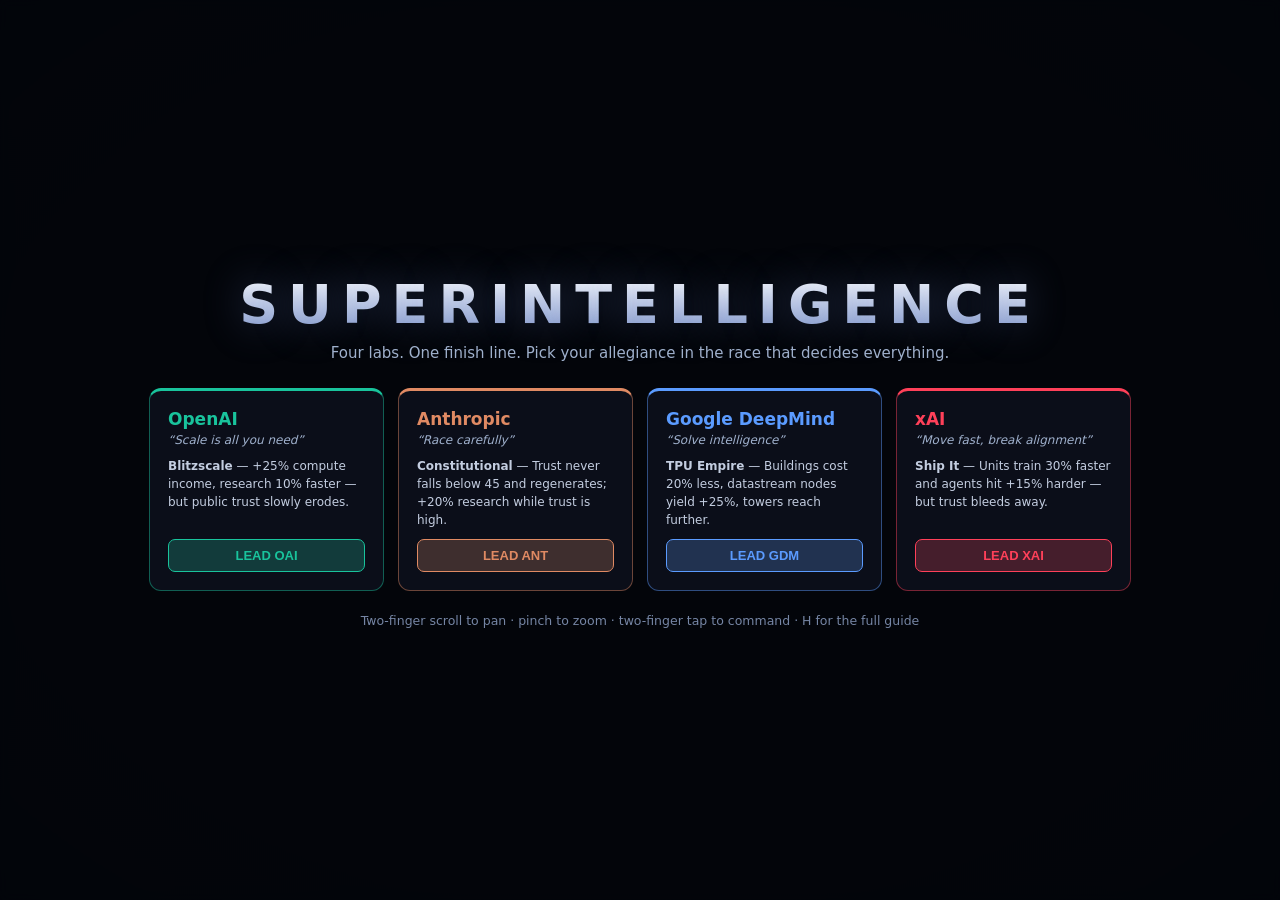
==== commit f8ac63cd: "Final polish: knockout screen, audio verification, README + attribution Player elimination now shows" ====
--- a/index.html
+++ b/index.html
@@ -4,6 +4,7 @@
 <meta charset="UTF-8">
 <meta name="viewport" content="width=device-width, initial-scale=1.0">
 <title>SUPERINTELLIGENCE — The AI Race RTS</title>
+<link rel="icon" href="data:image/svg+xml,<svg xmlns=%22http://www.w3.org/2000/svg%22 viewBox=%220 0 100 100%22><text y=%22.9em%22 font-size=%2290%22>🧠</text></svg>">
 <link rel="stylesheet" href="src/ui/hud.css">
 <script type="importmap">
 {
--- a/src/ui/hud.css
+++ b/src/ui/hud.css
@@ -1,6 +1,182 @@
 * { margin: 0; padding: 0; box-sizing: border-box; }
 html, body { width: 100%; height: 100%; overflow: hidden; background: #05060a; }
-body { font-family: 'Segoe UI', system-ui, -apple-system, sans-serif; color: #e8ecf2; }
+body {
+  font-family: 'Avenir Next', 'Segoe UI', system-ui, -apple-system, sans-serif;
+  color: #e8ecf2;
+  cursor: default;
+}
 #app { position: fixed; inset: 0; }
 #gl { position: absolute; inset: 0; width: 100%; height: 100%; display: block; }
 #hud { position: absolute; inset: 0; pointer-events: none; }
+#hud > * { pointer-events: auto; }
+body.placing #gl { cursor: copy; }
+body.targeting #gl { cursor: crosshair; }
+
+/* vignette for cinema feel */
+#app::after {
+  content: ''; position: absolute; inset: 0; pointer-events: none;
+  background: radial-gradient(ellipse at center, transparent 58%, rgba(2,4,10,0.55) 100%);
+}
+
+.panel {
+  background: rgba(10, 14, 24, 0.82);
+  border: 1px solid rgba(120, 150, 200, 0.22);
+  border-radius: 10px;
+  backdrop-filter: blur(8px);
+  box-shadow: 0 4px 24px rgba(0, 0, 0, 0.45);
+}
+
+/* ---------- top bar ---------- */
+#topbar {
+  position: absolute; top: 10px; left: 50%; transform: translateX(-50%);
+  display: flex; align-items: center; gap: 18px;
+  padding: 8px 16px; font-size: 14px; white-space: nowrap;
+}
+#fbadge { font-weight: 700; letter-spacing: 0.4px; display: flex; align-items: center; gap: 7px; }
+.dot { width: 10px; height: 10px; border-radius: 50%; display: inline-block; box-shadow: 0 0 8px currentColor; }
+.res { display: flex; align-items: center; gap: 5px; }
+.res .ic { opacity: 0.85; }
+.res b { font-size: 15px; min-width: 34px; }
+.res i { font-style: normal; font-size: 11px; color: #7fd89a; }
+.res.trust { gap: 7px; }
+#trustbar { width: 74px; height: 8px; background: #232b3d; border-radius: 4px; overflow: hidden; }
+#trustbar div { height: 100%; width: 60%; background: #ffd76a; transition: width 0.3s, background 0.5s; }
+#clock { font-variant-numeric: tabular-nums; color: #9fb0cc; }
+#helpbtn {
+  width: 24px; height: 24px; border-radius: 50%; border: 1px solid rgba(150,170,210,0.4);
+  background: transparent; color: #cfd8ea; font-weight: 700; cursor: pointer;
+}
+#helpbtn:hover { background: rgba(120,150,210,0.25); }
+
+/* ---------- race panel ---------- */
+#race { position: absolute; top: 10px; right: 12px; padding: 10px 12px; width: 228px; }
+#race h4 { font-size: 10px; letter-spacing: 1.4px; color: #8fa2c4; margin-bottom: 8px; }
+.racerow { display: flex; align-items: center; gap: 7px; margin: 6px 0; font-size: 12px; }
+.racerow.dead { opacity: 0.35; filter: grayscale(1); }
+.racerow .rname { width: 30px; font-weight: 700; }
+.pips { display: flex; gap: 3px; }
+.pips i { width: 9px; height: 9px; border-radius: 2px; background: #26304a; display: inline-block; }
+.pips i.done { background: #6ee787; box-shadow: 0 0 6px rgba(110,231,135,0.7); }
+.pips i.active { background: #ffd76a; animation: blink 1s infinite alternate; }
+@keyframes blink { to { opacity: 0.45; } }
+.rbar { flex: 1; height: 7px; background: #1a2236; border-radius: 4px; overflow: hidden; }
+.rbar i { display: block; height: 100%; width: 0; transition: width 0.4s; }
+.rbar.final { outline: 1px solid #ffd76a; animation: blink 0.5s infinite alternate; }
+
+/* ---------- minimap ---------- */
+#minimap-wrap { position: absolute; right: 12px; bottom: 12px; padding: 6px; }
+#minimap { display: block; border-radius: 6px; cursor: pointer; }
+
+/* ---------- feed ---------- */
+#feed { position: absolute; left: 12px; bottom: 14px; width: 320px; pointer-events: none; }
+.feeditem {
+  background: rgba(8, 12, 22, 0.78); border-left: 3px solid #cfd8ea;
+  padding: 5px 10px; margin-top: 5px; font-size: 12.5px; border-radius: 0 6px 6px 0;
+  transition: opacity 1.5s;
+}
+.feeditem.fade { opacity: 0; }
+
+/* ---------- selection panel ---------- */
+#selpanel {
+  position: absolute; bottom: 12px; left: 50%; transform: translateX(-50%);
+  min-width: 420px; max-width: 860px; padding: 10px 14px;
+  display: flex; flex-direction: column; gap: 8px;
+}
+.selinfo { display: flex; gap: 8px; align-items: center; flex-wrap: wrap; }
+.selchip {
+  background: rgba(90, 120, 180, 0.18); border: 1px solid rgba(120, 150, 200, 0.3);
+  padding: 3px 10px; border-radius: 20px; font-size: 12.5px; font-weight: 600;
+}
+.hp { font-size: 12px; color: #93a3c0; }
+.actions { display: flex; gap: 6px; flex-wrap: wrap; align-items: center; }
+.alabel { font-size: 10px; letter-spacing: 1.2px; color: #8fa2c4; margin-right: 2px; }
+.act {
+  display: flex; flex-direction: column; align-items: center; gap: 1px;
+  background: linear-gradient(180deg, rgba(70, 95, 150, 0.42), rgba(40, 55, 95, 0.42));
+  color: #e8ecf2; border: 1px solid rgba(130, 160, 220, 0.35); border-radius: 7px;
+  padding: 5px 10px; font-size: 12px; font-weight: 600; cursor: pointer;
+}
+.act i { font-style: normal; font-size: 10.5px; color: #ffd76a; }
+.act:hover:not(:disabled) { background: linear-gradient(180deg, rgba(95, 125, 190, 0.55), rgba(55, 75, 125, 0.55)); }
+.act:disabled { opacity: 0.38; cursor: not-allowed; }
+.act.research { border-color: rgba(255, 215, 106, 0.55); }
+.act.ability { border-color: rgba(212, 138, 255, 0.45); }
+
+/* ---------- selection box ---------- */
+#selbox {
+  position: absolute; display: none; border: 1px solid #6ee787;
+  background: rgba(110, 231, 135, 0.12); pointer-events: none; z-index: 5;
+}
+
+/* ---------- alert ---------- */
+#alert {
+  position: absolute; top: 64px; left: 50%; transform: translateX(-50%);
+  font-size: 22px; font-weight: 800; letter-spacing: 0.6px; text-align: center;
+  text-shadow: 0 2px 12px rgba(0,0,0,0.9); opacity: 0; pointer-events: none;
+}
+#alert.show { animation: alertpop 4s ease-out forwards; }
+@keyframes alertpop {
+  0% { opacity: 0; transform: translateX(-50%) scale(0.8); }
+  8% { opacity: 1; transform: translateX(-50%) scale(1.06); }
+  14% { transform: translateX(-50%) scale(1); }
+  75% { opacity: 1; }
+  100% { opacity: 0; }
+}
+
+/* ---------- modals ---------- */
+.modal {
+  position: absolute; inset: 0; display: flex; align-items: center; justify-content: center;
+  background: rgba(4, 6, 12, 0.72); backdrop-filter: blur(6px); z-index: 20;
+}
+.modalbox {
+  background: rgba(12, 16, 28, 0.96); border: 1px solid rgba(130, 160, 220, 0.4);
+  border-radius: 14px; padding: 28px 34px; max-width: 780px; text-align: center;
+}
+.modalbox h1 { font-size: 26px; letter-spacing: 1px; margin-bottom: 12px; }
+.modalbox p { font-size: 14px; line-height: 1.55; color: #c3cde0; margin-bottom: 10px; }
+.modalbox .stats { color: #8fa2c4; font-size: 12.5px; }
+.modalbox button {
+  margin-top: 10px; padding: 10px 30px; font-size: 15px; font-weight: 700;
+  background: linear-gradient(180deg, #3d5a94, #2a3f6e); color: #fff;
+  border: 1px solid rgba(150, 180, 240, 0.5); border-radius: 8px; cursor: pointer;
+}
+.modalbox button:hover { filter: brightness(1.2); }
+.modalbox.help { max-width: 860px; text-align: left; }
+.modalbox.help h1 { text-align: center; }
+.modalbox.help h3 { font-size: 12px; letter-spacing: 1.2px; color: #ffd76a; margin: 12px 0 6px; }
+.modalbox.help .cols { display: flex; gap: 26px; }
+.modalbox.help .cols > div { flex: 1; }
+.modalbox.help button { display: block; margin: 8px auto 0; }
+#pauseflag {
+  position: absolute; top: 46%; left: 50%; transform: translate(-50%, -50%);
+  font-size: 34px; font-weight: 800; letter-spacing: 3px; color: #ffd76a;
+  text-shadow: 0 2px 18px rgba(0,0,0,0.9); pointer-events: none;
+}
+
+/* ---------- menu ---------- */
+.menubox { text-align: center; max-width: 1060px; padding: 20px; }
+.menubox .title {
+  font-size: 54px; font-weight: 900; letter-spacing: 10px;
+  background: linear-gradient(180deg, #fff, #7f95c9);
+  -webkit-background-clip: text; background-clip: text; color: transparent;
+  text-shadow: 0 0 40px rgba(120, 150, 220, 0.35);
+}
+.menubox .subtitle { color: #9fb0cc; margin: 8px 0 26px; font-size: 15px; }
+.menubox .cards { display: flex; gap: 14px; justify-content: center; flex-wrap: wrap; }
+.menubox .card {
+  width: 235px; text-align: left; padding: 18px;
+  background: rgba(12, 16, 28, 0.92);
+  border: 1px solid color-mix(in srgb, var(--c) 45%, transparent);
+  border-top: 3px solid var(--c);
+  border-radius: 12px; cursor: pointer; transition: transform 0.15s, box-shadow 0.15s;
+}
+.menubox .card:hover { transform: translateY(-4px); box-shadow: 0 8px 30px color-mix(in srgb, var(--c) 30%, transparent); }
+.menubox .card h2 { font-size: 17px; color: var(--c); }
+.menubox .card .motto { font-size: 12px; color: #9fb0cc; font-style: italic; margin: 4px 0 10px; }
+.menubox .card .bonus { font-size: 12px; line-height: 1.5; color: #c3cde0; min-height: 72px; }
+.menubox .card button {
+  width: 100%; margin-top: 10px; padding: 8px; font-weight: 700; font-size: 13px;
+  background: color-mix(in srgb, var(--c) 22%, #10141f); color: var(--c);
+  border: 1px solid var(--c); border-radius: 7px; cursor: pointer;
+}
+.menubox .hint { margin-top: 22px; font-size: 12.5px; color: #7686a5; }
